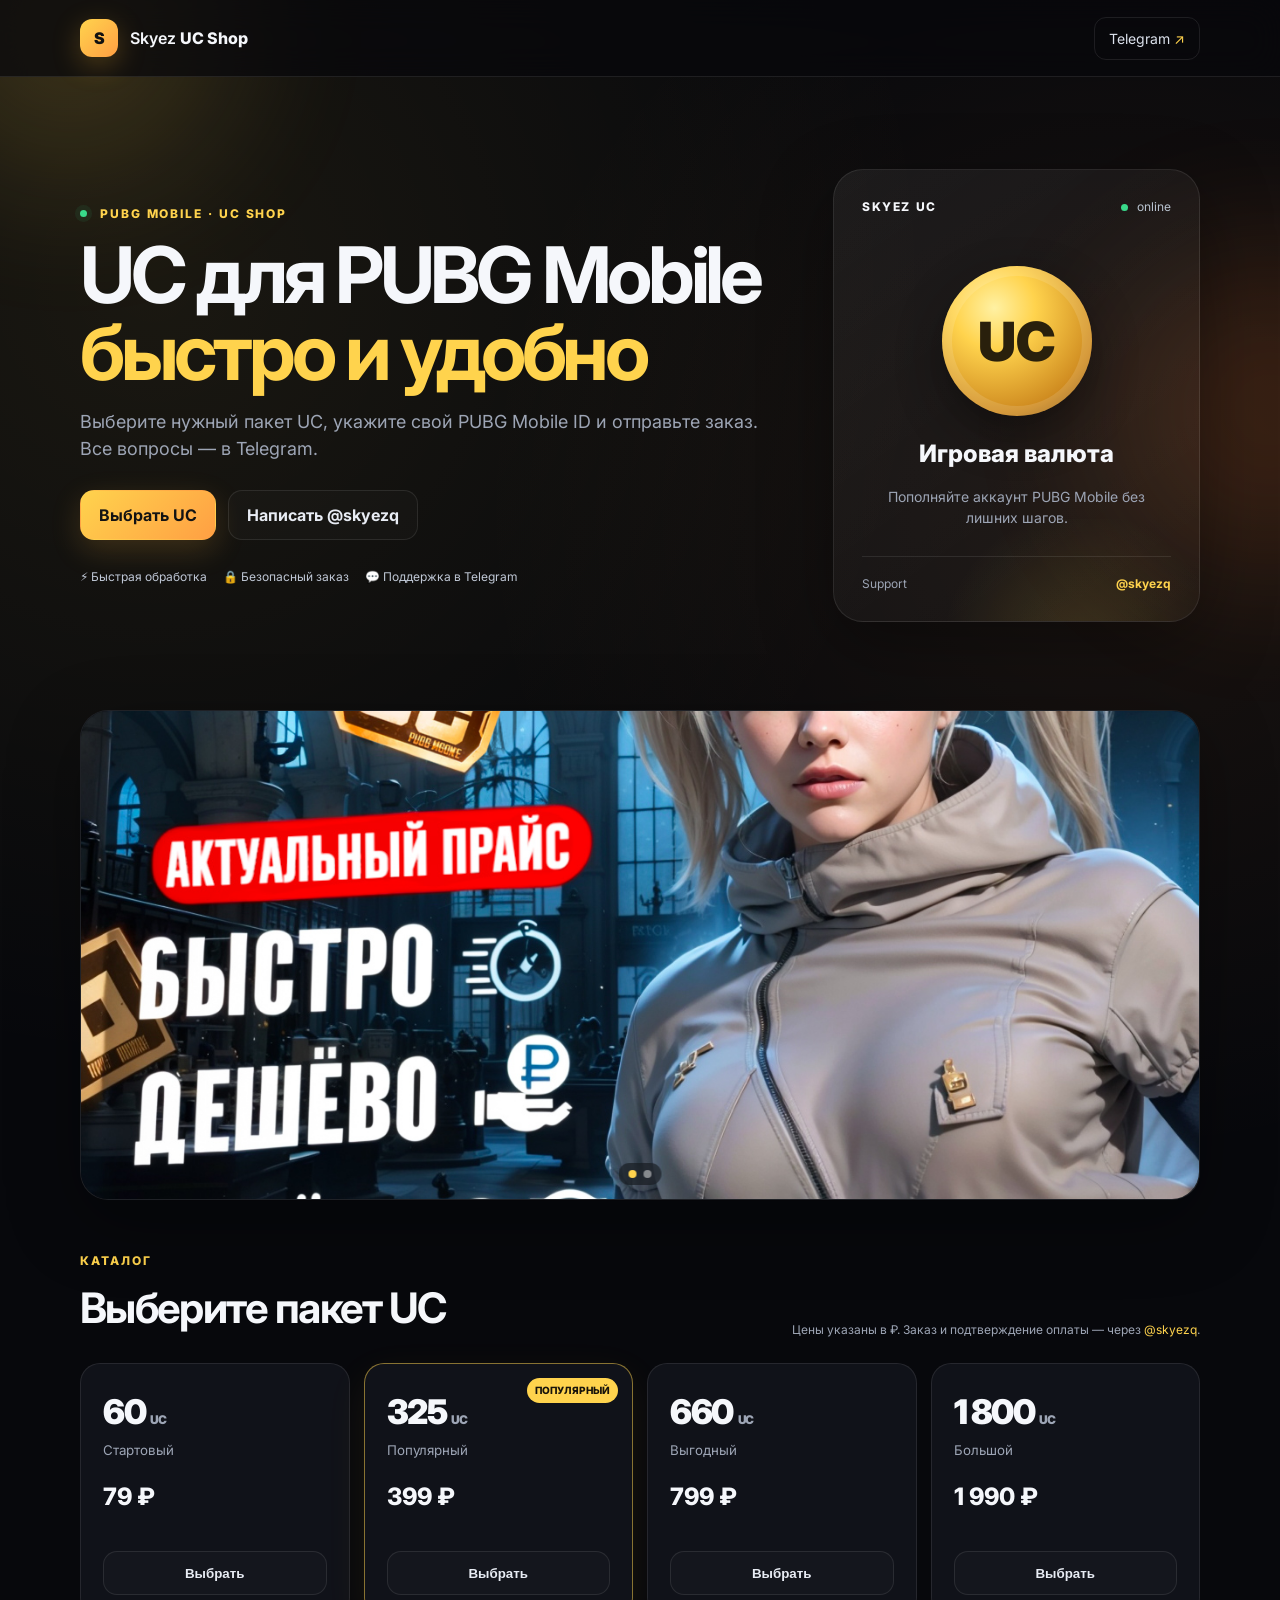
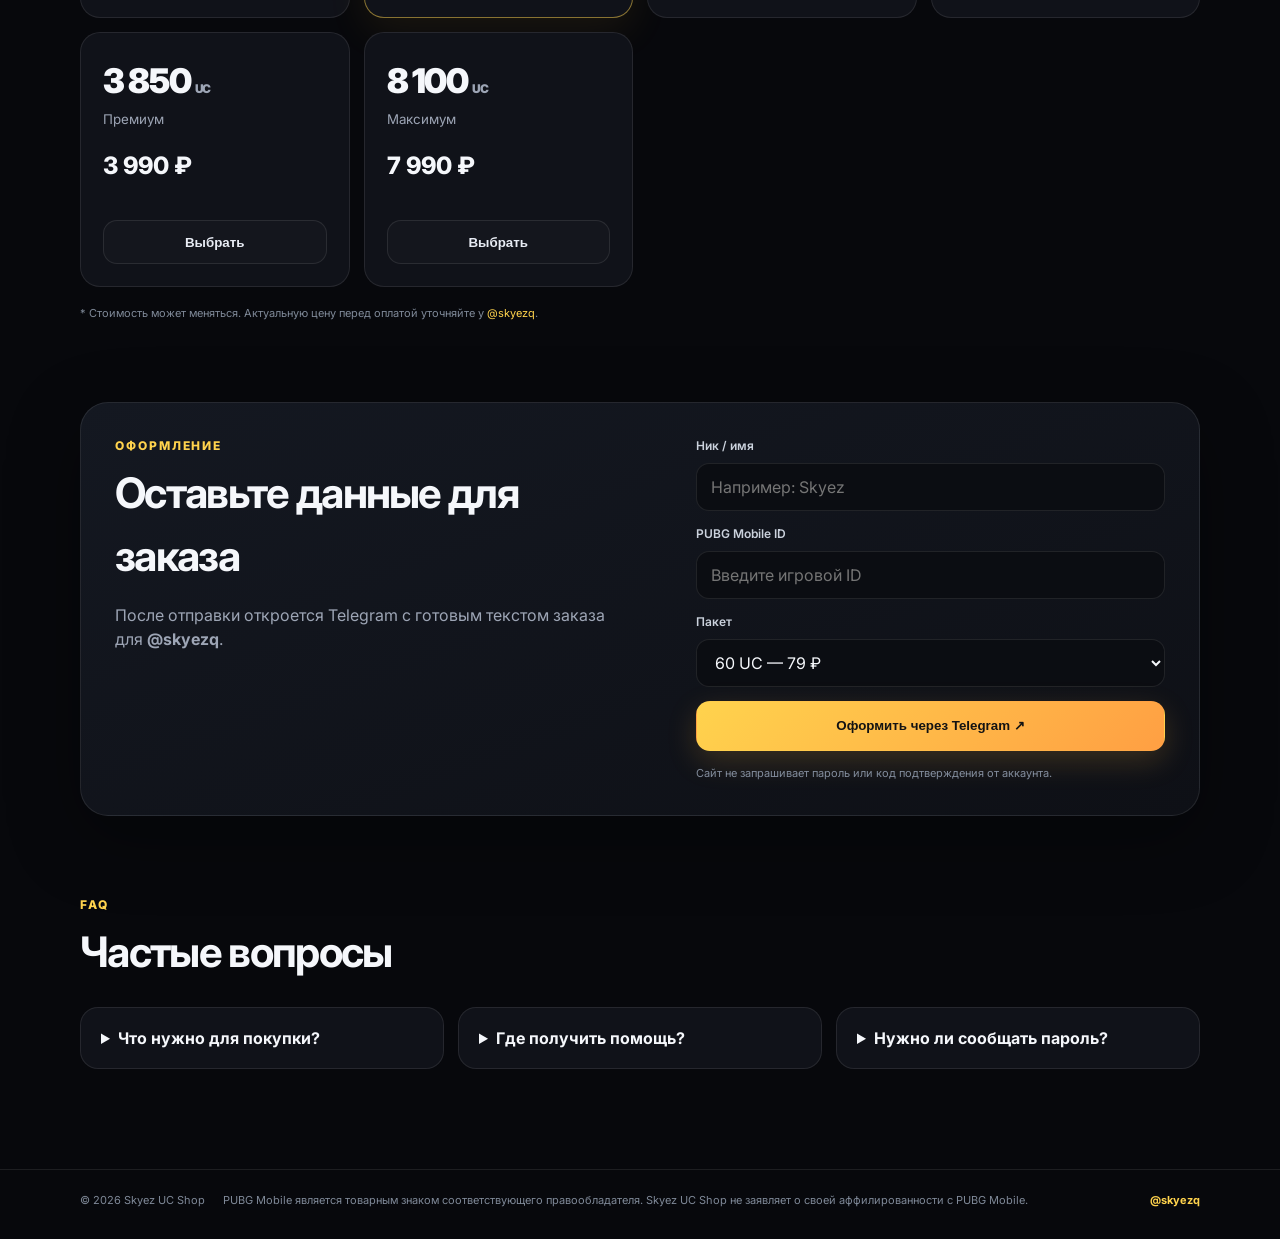
==== index.html @ 635686e9 "Add files via upload" ====
<!DOCTYPE html>
<html lang="ru">
<head>
  <meta charset="UTF-8" />
  <meta name="viewport" content="width=device-width, initial-scale=1.0" />
  <meta name="description" content="Skyez UC Shop — покупка UC для PUBG Mobile. Выберите пакет и оформите заказ через Telegram." />
  <title>Skyez UC Shop — PUBG Mobile UC</title>
  <link rel="preconnect" href="https://fonts.googleapis.com">
  <link rel="preconnect" href="https://fonts.gstatic.com" crossorigin>
  <link href="https://fonts.googleapis.com/css2?family=Inter:wght@400;500;600;700;800&display=swap" rel="stylesheet">
  <link rel="stylesheet" href="styles.css" />
</head>
<body>
  <div class="glow glow-a"></div>
  <div class="glow glow-b"></div>

  <header class="topbar">
    <div class="container nav">
      <a class="brand" href="#top" aria-label="Skyez UC Shop">
        <span class="brand-mark">S</span>
        <span>Skyez <b>UC Shop</b></span>
      </a>
      <a class="telegram-mini" href="https://t.me/skyezq" target="_blank" rel="noopener noreferrer">Telegram <span>↗</span></a>
    </div>
  </header>

  <main id="top">
    <section class="hero container">
      <div class="hero-copy">
        <div class="eyebrow"><span class="dot"></span> PUBG MOBILE · UC SHOP</div>
        <h1>UC для PUBG Mobile<br><span>быстро и удобно</span></h1>
        <p>Выберите нужный пакет UC, укажите свой PUBG Mobile ID и отправьте заказ. Все вопросы — в Telegram.</p>
        <div class="hero-actions">
          <a class="btn btn-primary" href="#packs">Выбрать UC</a>
          <a class="btn btn-ghost" href="https://t.me/skyezq" target="_blank" rel="noopener noreferrer">Написать @skyezq</a>
        </div>
        <div class="trust-row">
          <span>⚡ Быстрая обработка</span>
          <span>🔒 Безопасный заказ</span>
          <span>💬 Поддержка в Telegram</span>
        </div>
      </div>

      <div class="hero-card">
        <div class="hero-card-top">
          <span class="card-label">SKYEZ UC</span>
          <span class="status"><i></i> online</span>
        </div>
        <div class="coin">UC</div>
        <div class="hero-price">Игровая валюта</div>
        <p>Пополняйте аккаунт PUBG Mobile без лишних шагов.</p>
        <div class="hero-card-footer">
          <span>Support</span>
          <a href="https://t.me/skyezq" target="_blank" rel="noopener noreferrer">@skyezq</a>
        </div>
      </div>
    </section>

    <section class="promo container" aria-label="Skyez UC Shop">
      <div class="promo-slider">
        <img class="promo-image active" src="banner-1.jpg" alt="Skyez UC Shop — актуальный прайс" />
        <img class="promo-image" src="banner-2.jpg" alt="Skyez UC Shop — PUBG Mobile UC" />
        <div class="promo-dots">
          <button class="promo-dot active" type="button" aria-label="Баннер 1"></button>
          <button class="promo-dot" type="button" aria-label="Баннер 2"></button>
        </div>
      </div>
    </section>

    <section id="packs" class="section container">
      <div class="section-head">
        <div>
          <div class="eyebrow">Каталог</div>
          <h2>Выберите пакет UC</h2>
        </div>
        <div class="note">Цены указаны в ₽. Заказ и подтверждение оплаты — через <a href="https://t.me/skyezq" target="_blank" rel="noopener noreferrer">@skyezq</a>.</div>
      </div>

      <div class="packs" id="packGrid"></div>
      <p class="price-note">* Стоимость может меняться. Актуальную цену перед оплатой уточняйте у <a href="https://t.me/skyezq" target="_blank" rel="noopener noreferrer">@skyezq</a>.</p>
    </section>

    <section class="order-section container" id="order">
      <div class="order-panel">
        <div>
          <div class="eyebrow">Оформление</div>
          <h2>Оставьте данные для заказа</h2>
          <p class="muted">После отправки откроется Telegram с готовым текстом заказа для <strong>@skyezq</strong>.</p>
        </div>
        <form id="orderForm" class="order-form">
          <div class="field-group">
            <label for="nickname">Ник / имя</label>
            <input id="nickname" name="nickname" placeholder="Например: Skyez" required maxlength="40" />
          </div>
          <div class="field-group">
            <label for="playerId">PUBG Mobile ID</label>
            <input id="playerId" name="playerId" placeholder="Введите игровой ID" required maxlength="30" />
          </div>
          <div class="field-group">
            <label for="selectedPack">Пакет</label>
            <select id="selectedPack" name="pack" required></select>
          </div>
          <button class="btn btn-primary btn-full" type="submit">Оформить через Telegram ↗</button>
          <div class="form-hint">Сайт не запрашивает пароль или код подтверждения от аккаунта.</div>
        </form>
      </div>
    </section>

    <section class="faq container">
      <div class="section-head">
        <div>
          <div class="eyebrow">FAQ</div>
          <h2>Частые вопросы</h2>
        </div>
      </div>
      <div class="faq-grid">
        <details>
          <summary>Что нужно для покупки?</summary>
          <p>Достаточно выбрать пакет и указать корректный PUBG Mobile ID. После этого заказ передаётся в Telegram.</p>
        </details>
        <details>
          <summary>Где получить помощь?</summary>
          <p>По всем вопросам обращайтесь в Telegram: <a href="https://t.me/skyezq" target="_blank" rel="noopener noreferrer">@skyezq</a>.</p>
        </details>
        <details>
          <summary>Нужно ли сообщать пароль?</summary>
          <p>Нет. Не передавайте пароль, SMS-коды, коды 2FA или резервные коды.</p>
        </details>
      </div>
    </section>
  </main>

  <footer class="footer">
    <div class="container footer-inner">
      <span>© <span id="year"></span> Skyez UC Shop</span>
      <span>PUBG Mobile является товарным знаком соответствующего правообладателя. Skyez UC Shop не заявляет о своей аффилированности с PUBG Mobile.</span>
      <a href="https://t.me/skyezq" target="_blank" rel="noopener noreferrer">@skyezq</a>
    </div>
  </footer>

  <div class="toast" id="toast" role="status" aria-live="polite"></div>
  <script src="script.js"></script>
</body>
</html>
---- styles.css ----
:root {
  --bg: #07080c;
  --panel: #101219;
  --panel-2: #151821;
  --text: #f5f7fb;
  --muted: #9da5b5;
  --line: rgba(255,255,255,.09);
  --accent: #ffd34d;
  --accent-2: #ff9f43;
  --green: #39d98a;
  --shadow: 0 22px 70px rgba(0,0,0,.35);
}

* { box-sizing: border-box; }
html { scroll-behavior: smooth; }
body {
  margin: 0;
  font-family: 'Inter', system-ui, -apple-system, BlinkMacSystemFont, 'Segoe UI', sans-serif;
  color: var(--text);
  background:
    radial-gradient(circle at 12% 10%, rgba(255,211,77,.08), transparent 28%),
    radial-gradient(circle at 88% 18%, rgba(255,159,67,.08), transparent 25%),
    var(--bg);
  line-height: 1.5;
  min-height: 100vh;
}

a { color: inherit; text-decoration: none; }
.container { width: min(1120px, calc(100% - 36px)); margin: 0 auto; }

.glow { position: fixed; width: 320px; height: 320px; border-radius: 50%; filter: blur(80px); pointer-events: none; opacity: .16; z-index: -1; }
.glow-a { background: #ffd34d; top: -140px; left: -90px; }
.glow-b { background: #ff7e32; right: -150px; top: 250px; }

.topbar { position: sticky; top: 0; z-index: 10; backdrop-filter: blur(16px); background: rgba(7,8,12,.72); border-bottom: 1px solid var(--line); }
.nav { height: 76px; display: flex; align-items: center; justify-content: space-between; }
.brand { display: inline-flex; align-items: center; gap: 12px; font-weight: 600; }
.brand b { font-weight: 800; }
.brand-mark { width: 38px; height: 38px; display: grid; place-items: center; border-radius: 12px; background: linear-gradient(135deg, var(--accent), var(--accent-2)); color: #111; font-weight: 900; box-shadow: 0 8px 28px rgba(255,188,51,.25); }
.telegram-mini { padding: 10px 14px; border: 1px solid var(--line); border-radius: 12px; color: #dce2ec; font-size: 14px; }
.telegram-mini span { color: var(--accent); }

.hero { display: grid; grid-template-columns: 1.3fr .7fr; gap: 72px; align-items: center; padding: 92px 0 80px; }
.eyebrow { color: var(--accent); text-transform: uppercase; letter-spacing: .16em; font-size: 12px; font-weight: 800; }
.dot { display: inline-block; width: 7px; height: 7px; border-radius: 99px; background: var(--green); box-shadow: 0 0 0 5px rgba(57,217,138,.08); margin-right: 8px; vertical-align: 1px; }
h1 { margin: 14px 0 18px; font-size: clamp(44px, 7vw, 78px); line-height: .98; letter-spacing: -.055em; }
h1 span { color: var(--accent); }
.hero-copy > p { max-width: 700px; color: var(--muted); font-size: 18px; }
.hero-actions { display: flex; gap: 12px; flex-wrap: wrap; margin-top: 28px; }
.btn { display: inline-flex; align-items: center; justify-content: center; min-height: 50px; padding: 0 18px; border-radius: 14px; border: 1px solid transparent; font-weight: 700; cursor: pointer; transition: transform .18s ease, opacity .18s ease, border-color .18s ease; }
.btn:hover { transform: translateY(-2px); }
.btn-primary { background: linear-gradient(135deg, var(--accent), var(--accent-2)); color: #131313; box-shadow: 0 10px 30px rgba(255,184,59,.18); }
.btn-ghost { border-color: var(--line); color: #e8ecf4; background: rgba(255,255,255,.02); }
.btn-full { width: 100%; }
.trust-row { display: flex; gap: 16px; flex-wrap: wrap; margin-top: 28px; color: #c0c8d6; font-size: 12px; }

.hero-card { background: linear-gradient(145deg, rgba(255,255,255,.06), rgba(255,255,255,.02)); border: 1px solid var(--line); border-radius: 30px; padding: 28px; min-height: 370px; box-shadow: var(--shadow); position: relative; overflow: hidden; }
.hero-card::after { content: ''; position: absolute; inset: auto -20% -35% 15%; height: 260px; background: radial-gradient(circle, rgba(255,211,77,.15), transparent 60%); }
.hero-card-top, .hero-card-footer { display: flex; align-items: center; justify-content: space-between; }
.card-label { font-size: 12px; font-weight: 800; letter-spacing: .13em; }
.status { color: #b9c3cf; font-size: 12px; }
.status i { display: inline-block; width: 7px; height: 7px; border-radius: 50%; background: var(--green); margin-right: 6px; }
.coin { width: 150px; height: 150px; display: grid; place-items: center; margin: 50px auto 20px; border-radius: 50%; background: radial-gradient(circle at 35% 28%, #fff1a3, var(--accent) 28%, #cf8b20 72%, #7e4e12); color: #29200c; font-size: 54px; font-weight: 900; box-shadow: 0 18px 45px rgba(0,0,0,.38), inset 0 0 0 10px rgba(255,255,255,.12); }
.hero-price { font-size: 24px; font-weight: 800; text-align: center; }
.hero-card p { text-align: center; color: var(--muted); font-size: 14px; }
.hero-card-footer { border-top: 1px solid var(--line); margin-top: 28px; padding-top: 18px; color: var(--muted); font-size: 12px; position: relative; z-index: 1; }
.hero-card-footer a { color: var(--accent); font-weight: 700; }

.section { padding: 30px 0 80px; }
.section-head { display: flex; align-items: flex-end; justify-content: space-between; gap: 24px; margin-bottom: 24px; }
h2 { font-size: clamp(28px, 4vw, 42px); letter-spacing: -.04em; margin: 6px 0 0; }
.note { max-width: 480px; color: var(--muted); font-size: 12px; text-align: right; }
code { color: #e6ebf3; }
.packs { display: grid; grid-template-columns: repeat(4, 1fr); gap: 14px; }
.pack { background: var(--panel); border: 1px solid var(--line); border-radius: 20px; padding: 22px; position: relative; transition: transform .18s ease, border-color .18s ease; }
.pack:hover { transform: translateY(-4px); border-color: rgba(255,211,77,.32); }
.pack.popular { border-color: rgba(255,211,77,.5); box-shadow: 0 14px 40px rgba(255,185,55,.08); }
.badge { position: absolute; top: 14px; right: 14px; color: #18140b; background: var(--accent); border-radius: 999px; padding: 5px 8px; font-size: 10px; font-weight: 800; }
.uc { font-size: 34px; font-weight: 900; letter-spacing: -.04em; }
.unit { color: var(--muted); font-size: 12px; }
.price { font-size: 24px; font-weight: 800; margin: 18px 0; }
.pack small { color: var(--muted); }
.pack .btn { width: 100%; margin-top: 18px; min-height: 44px; }

.order-section { padding-bottom: 80px; }
.order-panel { background: linear-gradient(160deg, #141821, #0e1016); border: 1px solid var(--line); border-radius: 28px; padding: 34px; display: grid; grid-template-columns: 1fr .9fr; gap: 60px; box-shadow: var(--shadow); }
.order-panel p { max-width: 520px; }
.muted { color: var(--muted); }
.order-form { display: grid; gap: 14px; }
.field-group { display: grid; gap: 8px; }
label { font-size: 12px; color: #cbd2dd; font-weight: 600; }
input, select { width: 100%; height: 48px; padding: 0 14px; border-radius: 13px; border: 1px solid var(--line); background: #0b0d12; color: var(--text); outline: none; font: inherit; }
input:focus, select:focus { border-color: rgba(255,211,77,.55); }
.form-hint { font-size: 11px; color: #838d9d; line-height: 1.5; }

.faq { padding-bottom: 100px; }
.faq-grid { display: grid; grid-template-columns: repeat(3,1fr); gap: 14px; }
details { background: var(--panel); border: 1px solid var(--line); border-radius: 18px; padding: 18px 20px; }
summary { cursor: pointer; font-weight: 700; }
details p { margin: 12px 0 0; color: var(--muted); font-size: 14px; }
details a { color: var(--accent); }

.footer { border-top: 1px solid var(--line); padding: 22px 0 30px; color: #7f8998; font-size: 11px; }
.footer-inner { display: grid; grid-template-columns: auto 1fr auto; gap: 18px; align-items: center; }
.footer a { color: var(--accent); font-weight: 700; }

.toast { position: fixed; left: 50%; bottom: 28px; transform: translate(-50%, 20px); padding: 12px 16px; border-radius: 12px; background: #151a22; border: 1px solid var(--line); box-shadow: var(--shadow); opacity: 0; pointer-events: none; transition: .22s ease; font-size: 13px; }
.toast.show { opacity: 1; transform: translate(-50%, 0); }

@media (max-width: 900px) {
  .hero { grid-template-columns: 1fr; gap: 34px; padding-top: 68px; }
  .packs { grid-template-columns: repeat(2, 1fr); }
  .order-panel { grid-template-columns: 1fr; gap: 30px; }
  .faq-grid { grid-template-columns: 1fr; }
  .footer-inner { grid-template-columns: 1fr; gap: 8px; }
  .note { text-align: left; }
}

@media (max-width: 560px) {
  .container { width: min(100% - 24px, 1120px); }
  .nav { height: 66px; }
  .brand { font-size: 14px; }
  .hero { padding: 52px 0 58px; }
  h1 { font-size: 44px; }
  .hero-copy > p { font-size: 16px; }
  .hero-card { min-height: 340px; padding: 22px; }
  .packs { grid-template-columns: 1fr; }
  .section-head { align-items: flex-start; flex-direction: column; }
  .order-panel { padding: 24px; }
  .trust-row { display: grid; gap: 8px; }
}

.promo { padding: 8px 0 22px; }
.promo-slider { position: relative; overflow: hidden; border-radius: 28px; border: 1px solid var(--line); background: #090b10; box-shadow: var(--shadow); aspect-ratio: 16 / 7; }
.promo-image { position: absolute; inset: 0; width: 100%; height: 100%; object-fit: cover; opacity: 0; transition: opacity .5s ease, transform .8s ease; transform: scale(1.02); }
.promo-image.active { opacity: 1; transform: scale(1); }
.promo-dots { position: absolute; left: 50%; bottom: 14px; transform: translateX(-50%); display: flex; gap: 7px; padding: 7px 10px; border-radius: 999px; background: rgba(0,0,0,.42); backdrop-filter: blur(8px); }
.promo-dot { width: 8px; height: 8px; padding: 0; border: 0; border-radius: 50%; background: rgba(255,255,255,.45); cursor: pointer; }
.promo-dot.active { background: var(--accent); }
.price-note { margin: 18px 0 0; color: #7f8998; font-size: 11px; }
.price-note a, .note a { color: var(--accent); }
@media (max-width: 560px) { .promo { padding-top: 0; } .promo-slider { aspect-ratio: 1 / 1; border-radius: 20px; } }
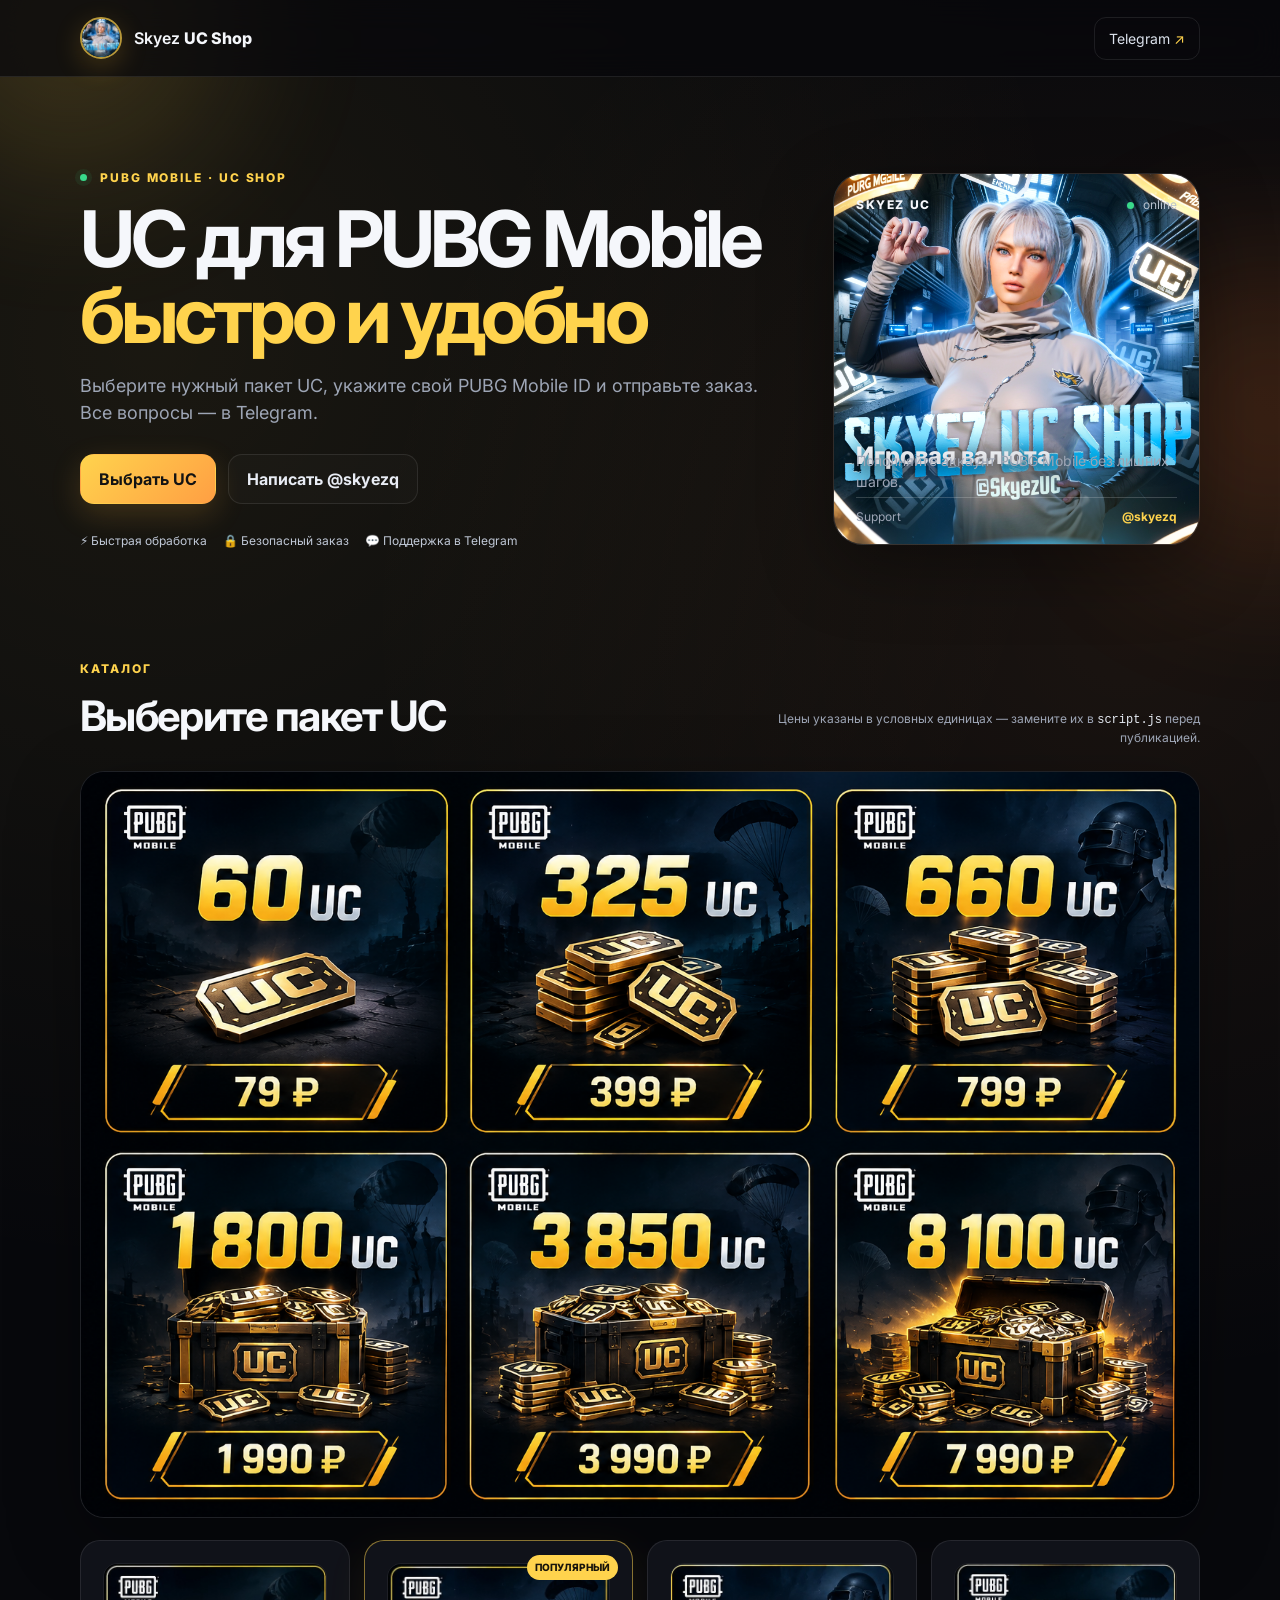
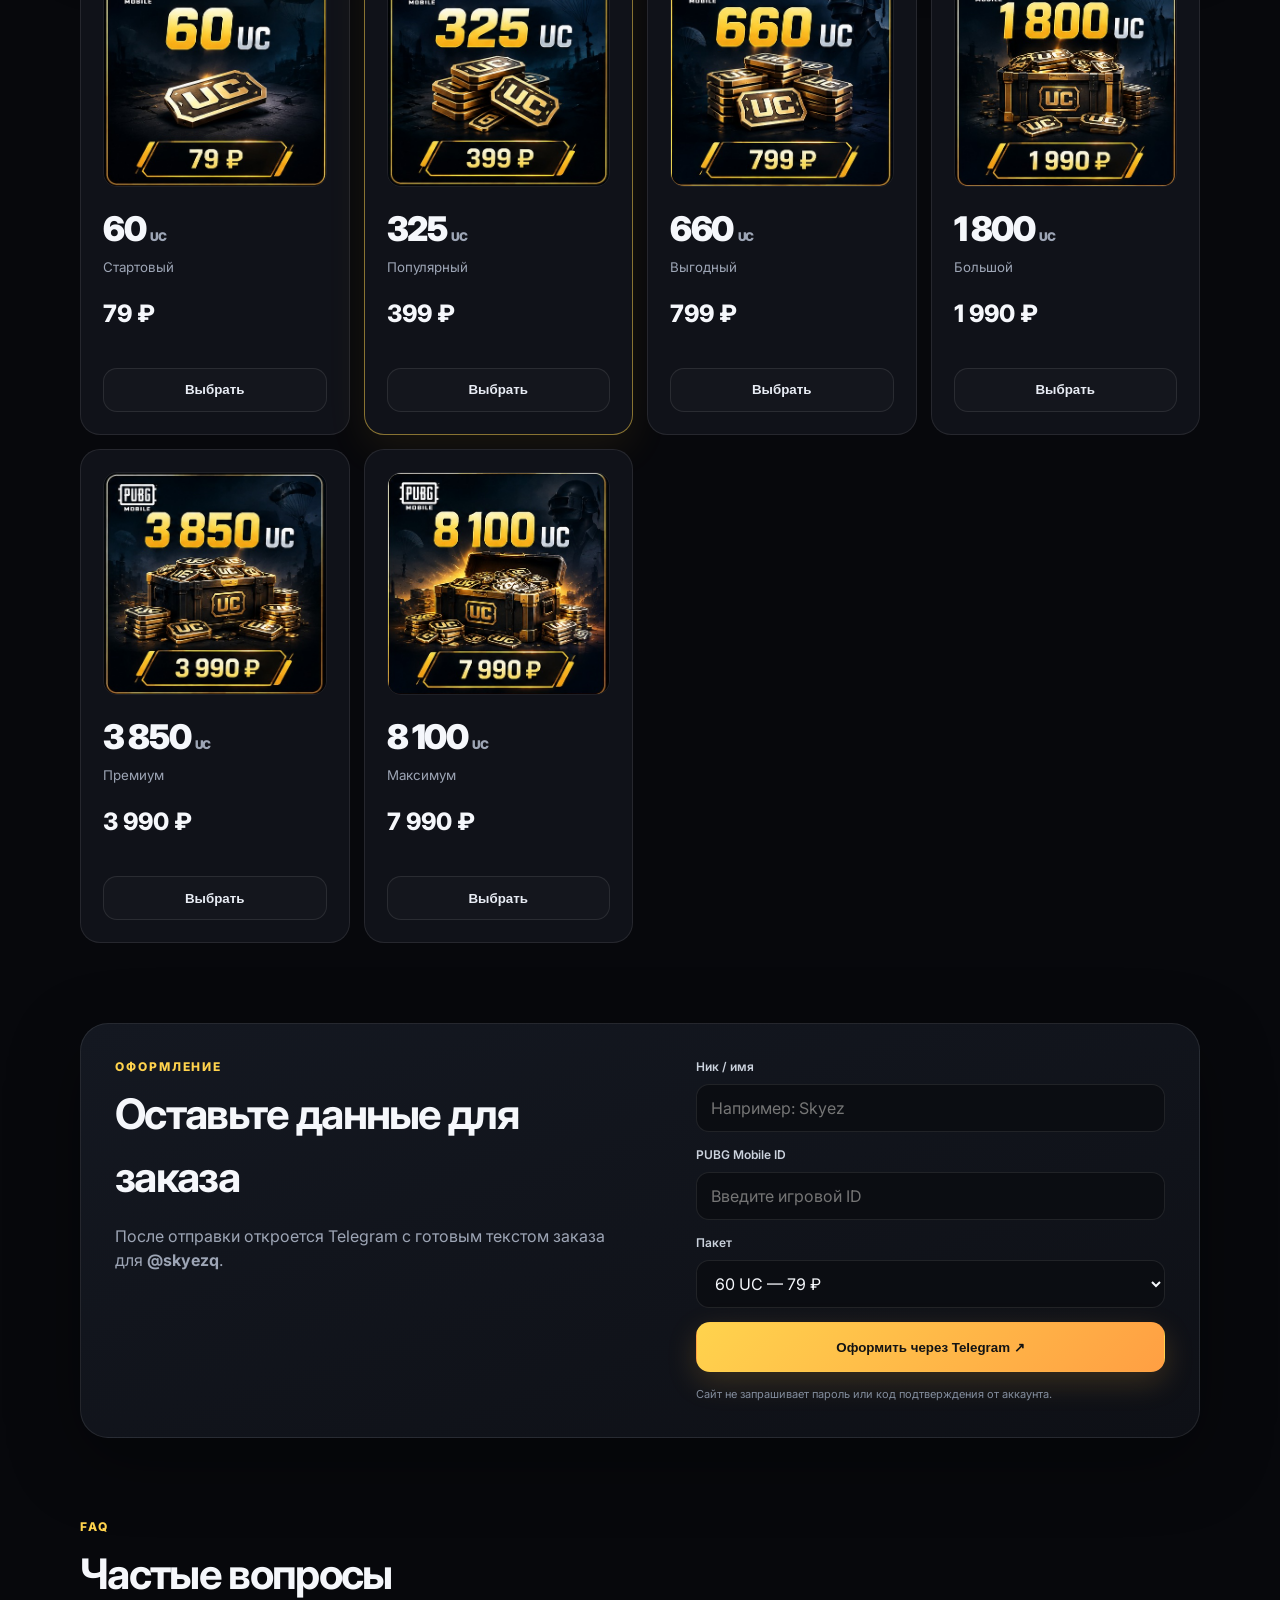
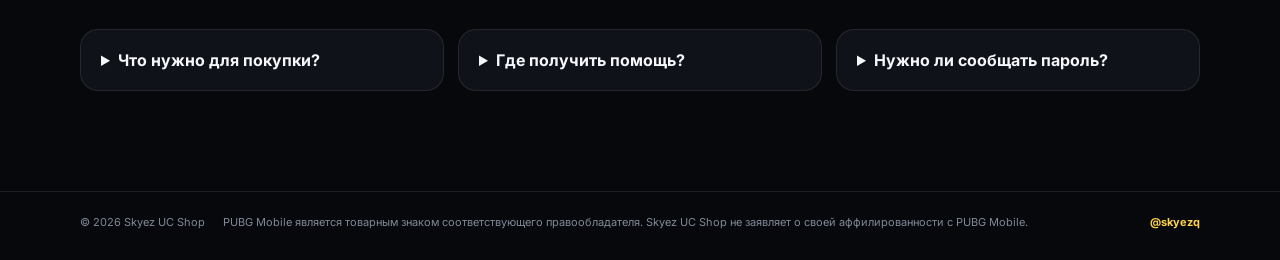
==== commit 6572cfe9: "Add files via upload" ====
--- a/index.html
+++ b/index.html
@@ -9,6 +9,7 @@
   <link rel="preconnect" href="https://fonts.gstatic.com" crossorigin>
   <link href="https://fonts.googleapis.com/css2?family=Inter:wght@400;500;600;700;800&display=swap" rel="stylesheet">
   <link rel="stylesheet" href="styles.css" />
+  <link rel="icon" type="image/jpeg" href="avatar.jpg" />
 </head>
 <body>
   <div class="glow glow-a"></div>
@@ -17,7 +18,7 @@
   <header class="topbar">
     <div class="container nav">
       <a class="brand" href="#top" aria-label="Skyez UC Shop">
-        <span class="brand-mark">S</span>
+        <img class="brand-avatar" src="avatar.jpg" alt="Skyez UC Shop" />
         <span>Skyez <b>UC Shop</b></span>
       </a>
       <a class="telegram-mini" href="https://t.me/skyezq" target="_blank" rel="noopener noreferrer">Telegram <span>↗</span></a>
@@ -41,7 +42,8 @@
         </div>
       </div>
 
-      <div class="hero-card">
+      <div class="hero-card hero-image-card">
+        <img class="hero-photo" src="avatar.jpg" alt="Skyez UC Shop" />
         <div class="hero-card-top">
           <span class="card-label">SKYEZ UC</span>
           <span class="status"><i></i> online</span>
@@ -56,28 +58,18 @@
       </div>
     </section>
 
-    <section class="promo container" aria-label="Skyez UC Shop">
-      <div class="promo-slider">
-        <img class="promo-image active" src="banner-1.jpg" alt="Skyez UC Shop — актуальный прайс" />
-        <img class="promo-image" src="banner-2.jpg" alt="Skyez UC Shop — PUBG Mobile UC" />
-        <div class="promo-dots">
-          <button class="promo-dot active" type="button" aria-label="Баннер 1"></button>
-          <button class="promo-dot" type="button" aria-label="Баннер 2"></button>
-        </div>
-      </div>
-    </section>
-
     <section id="packs" class="section container">
       <div class="section-head">
         <div>
           <div class="eyebrow">Каталог</div>
           <h2>Выберите пакет UC</h2>
         </div>
-        <div class="note">Цены указаны в ₽. Заказ и подтверждение оплаты — через <a href="https://t.me/skyezq" target="_blank" rel="noopener noreferrer">@skyezq</a>.</div>
+        <div class="note">Цены указаны в условных единицах — замените их в <code>script.js</code> перед публикацией.</div>
       </div>
 
+      <div class="uc-packs-banner"><img src="uc-packs.jpg" alt="Пакеты UC для PUBG Mobile" /></div>
+
       <div class="packs" id="packGrid"></div>
-      <p class="price-note">* Стоимость может меняться. Актуальную цену перед оплатой уточняйте у <a href="https://t.me/skyezq" target="_blank" rel="noopener noreferrer">@skyezq</a>.</p>
     </section>
 
     <section class="order-section container" id="order">
--- a/styles.css
+++ b/styles.css
@@ -36,7 +36,7 @@
 .nav { height: 76px; display: flex; align-items: center; justify-content: space-between; }
 .brand { display: inline-flex; align-items: center; gap: 12px; font-weight: 600; }
 .brand b { font-weight: 800; }
-.brand-mark { width: 38px; height: 38px; display: grid; place-items: center; border-radius: 12px; background: linear-gradient(135deg, var(--accent), var(--accent-2)); color: #111; font-weight: 900; box-shadow: 0 8px 28px rgba(255,188,51,.25); }
+.brand-avatar { width: 42px; height: 42px; object-fit: cover; border-radius: 50%; border: 2px solid rgba(255,211,77,.7); box-shadow: 0 8px 28px rgba(255,188,51,.2); }
 .telegram-mini { padding: 10px 14px; border: 1px solid var(--line); border-radius: 12px; color: #dce2ec; font-size: 14px; }
 .telegram-mini span { color: var(--accent); }
 
@@ -130,13 +130,15 @@
   .trust-row { display: grid; gap: 8px; }
 }
 
-.promo { padding: 8px 0 22px; }
-.promo-slider { position: relative; overflow: hidden; border-radius: 28px; border: 1px solid var(--line); background: #090b10; box-shadow: var(--shadow); aspect-ratio: 16 / 7; }
-.promo-image { position: absolute; inset: 0; width: 100%; height: 100%; object-fit: cover; opacity: 0; transition: opacity .5s ease, transform .8s ease; transform: scale(1.02); }
-.promo-image.active { opacity: 1; transform: scale(1); }
-.promo-dots { position: absolute; left: 50%; bottom: 14px; transform: translateX(-50%); display: flex; gap: 7px; padding: 7px 10px; border-radius: 999px; background: rgba(0,0,0,.42); backdrop-filter: blur(8px); }
-.promo-dot { width: 8px; height: 8px; padding: 0; border: 0; border-radius: 50%; background: rgba(255,255,255,.45); cursor: pointer; }
-.promo-dot.active { background: var(--accent); }
-.price-note { margin: 18px 0 0; color: #7f8998; font-size: 11px; }
-.price-note a, .note a { color: var(--accent); }
-@media (max-width: 560px) { .promo { padding-top: 0; } .promo-slider { aspect-ratio: 1 / 1; border-radius: 20px; } }
+.uc-packs-banner { margin: 0 0 22px; border: 1px solid var(--line); border-radius: 24px; overflow: hidden; background: #090b10; box-shadow: var(--shadow); }
+.uc-packs-banner img { display: block; width: 100%; height: auto; }
+.pack-image { width: 100%; aspect-ratio: 1 / 1; object-fit: cover; border-radius: 14px; display: block; margin-bottom: 16px; border: 1px solid rgba(255,255,255,.06); }
+.hero-image-card { padding: 0; min-height: 370px; overflow: hidden; }
+.hero-photo { width: 100%; height: 100%; min-height: 370px; object-fit: cover; display: block; filter: saturate(1.05) contrast(1.03); }
+.hero-image-card::after { z-index: 1; }
+.hero-image-card .hero-card-top, .hero-image-card .hero-card-footer, .hero-image-card .coin, .hero-image-card .hero-price, .hero-image-card p { position: absolute; z-index: 2; }
+.hero-image-card .hero-card-top { top: 22px; left: 22px; right: 22px; }
+.hero-image-card .coin { display: none; }
+.hero-image-card .hero-price { left: 22px; right: 22px; bottom: 70px; text-align: left; text-shadow: 0 3px 20px rgba(0,0,0,.8); }
+.hero-image-card p { left: 22px; right: 22px; bottom: 38px; text-align: left; text-shadow: 0 3px 18px rgba(0,0,0,.9); }
+.hero-image-card .hero-card-footer { left: 22px; right: 22px; bottom: 18px; margin: 0; padding-top: 10px; border-top-color: rgba(255,255,255,.18); }
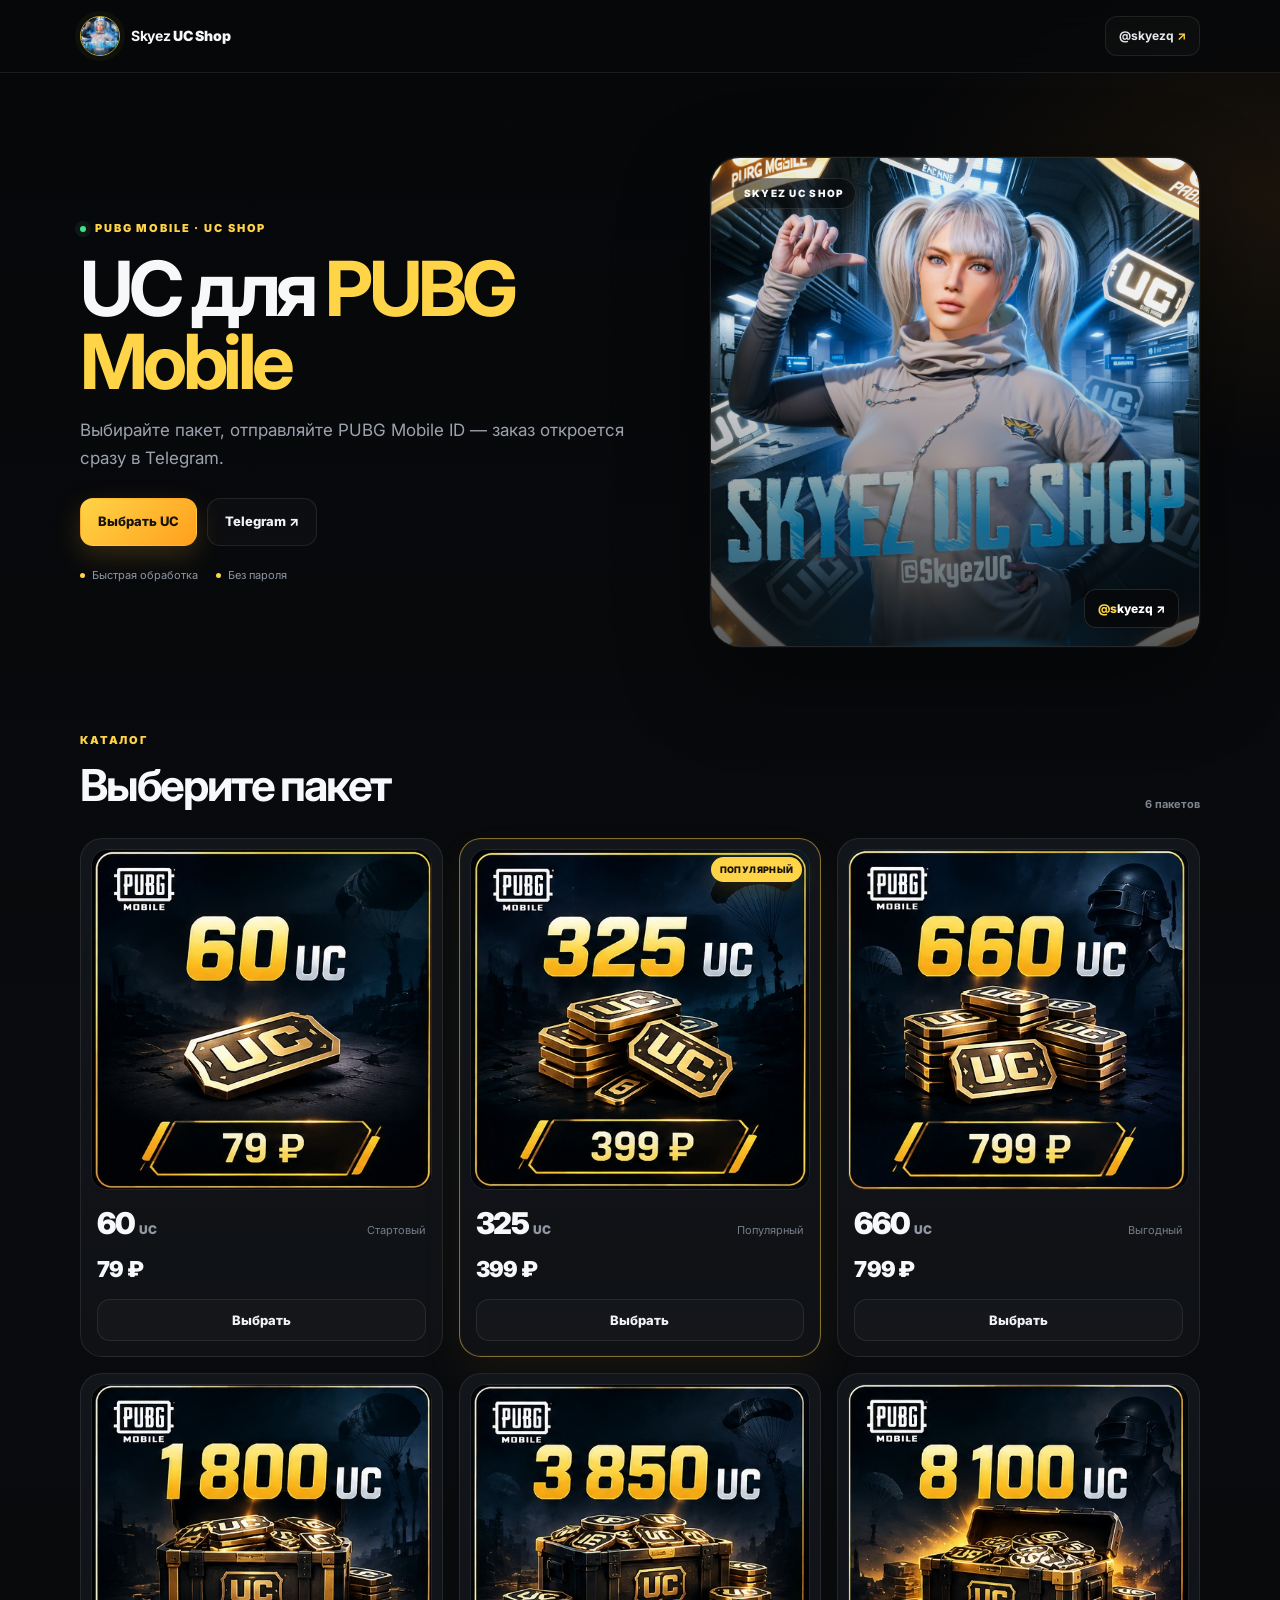
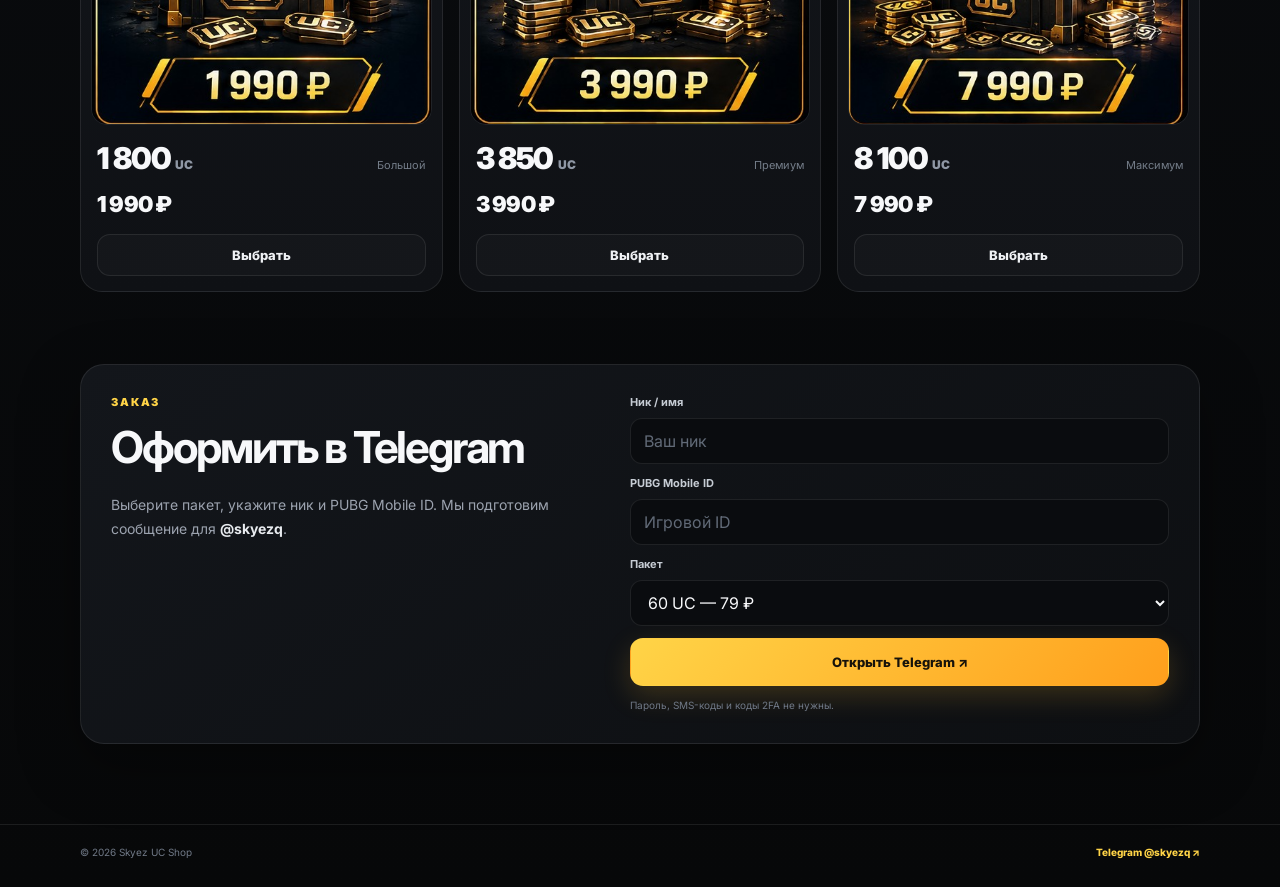
==== commit 3dee9507: "Add files via upload" ====
--- a/index.html
+++ b/index.html
@@ -3,25 +3,22 @@
 <head>
   <meta charset="UTF-8" />
   <meta name="viewport" content="width=device-width, initial-scale=1.0" />
-  <meta name="description" content="Skyez UC Shop — покупка UC для PUBG Mobile. Выберите пакет и оформите заказ через Telegram." />
-  <title>Skyez UC Shop — PUBG Mobile UC</title>
+  <meta name="description" content="Skyez UC Shop — UC для PUBG Mobile. Выберите пакет и отправьте заказ через Telegram." />
+  <title>Skyez UC Shop — UC для PUBG Mobile</title>
   <link rel="preconnect" href="https://fonts.googleapis.com">
   <link rel="preconnect" href="https://fonts.gstatic.com" crossorigin>
-  <link href="https://fonts.googleapis.com/css2?family=Inter:wght@400;500;600;700;800&display=swap" rel="stylesheet">
+  <link href="https://fonts.googleapis.com/css2?family=Inter:wght@400;500;600;700;800;900&display=swap" rel="stylesheet">
   <link rel="stylesheet" href="styles.css" />
   <link rel="icon" type="image/jpeg" href="avatar.jpg" />
 </head>
 <body>
-  <div class="glow glow-a"></div>
-  <div class="glow glow-b"></div>
-
   <header class="topbar">
     <div class="container nav">
       <a class="brand" href="#top" aria-label="Skyez UC Shop">
         <img class="brand-avatar" src="avatar.jpg" alt="Skyez UC Shop" />
         <span>Skyez <b>UC Shop</b></span>
       </a>
-      <a class="telegram-mini" href="https://t.me/skyezq" target="_blank" rel="noopener noreferrer">Telegram <span>↗</span></a>
+      <a class="telegram-mini" href="https://t.me/skyezq" target="_blank" rel="noopener noreferrer">@skyezq <span>↗</span></a>
     </div>
   </header>
 
@@ -29,32 +26,23 @@
     <section class="hero container">
       <div class="hero-copy">
         <div class="eyebrow"><span class="dot"></span> PUBG MOBILE · UC SHOP</div>
-        <h1>UC для PUBG Mobile<br><span>быстро и удобно</span></h1>
-        <p>Выберите нужный пакет UC, укажите свой PUBG Mobile ID и отправьте заказ. Все вопросы — в Telegram.</p>
+        <h1>UC для <span>PUBG Mobile</span></h1>
+        <p>Выбирайте пакет, отправляйте PUBG Mobile ID — заказ откроется сразу в Telegram.</p>
         <div class="hero-actions">
           <a class="btn btn-primary" href="#packs">Выбрать UC</a>
-          <a class="btn btn-ghost" href="https://t.me/skyezq" target="_blank" rel="noopener noreferrer">Написать @skyezq</a>
+          <a class="btn btn-ghost" href="https://t.me/skyezq" target="_blank" rel="noopener noreferrer">Telegram ↗</a>
         </div>
-        <div class="trust-row">
-          <span>⚡ Быстрая обработка</span>
-          <span>🔒 Безопасный заказ</span>
-          <span>💬 Поддержка в Telegram</span>
+        <div class="hero-meta">
+          <span><i></i> Быстрая обработка</span>
+          <span><i></i> Без пароля</span>
         </div>
       </div>
 
-      <div class="hero-card hero-image-card">
-        <img class="hero-photo" src="avatar.jpg" alt="Skyez UC Shop" />
-        <div class="hero-card-top">
-          <span class="card-label">SKYEZ UC</span>
-          <span class="status"><i></i> online</span>
-        </div>
-        <div class="coin">UC</div>
-        <div class="hero-price">Игровая валюта</div>
-        <p>Пополняйте аккаунт PUBG Mobile без лишних шагов.</p>
-        <div class="hero-card-footer">
-          <span>Support</span>
-          <a href="https://t.me/skyezq" target="_blank" rel="noopener noreferrer">@skyezq</a>
-        </div>
+      <div class="hero-card">
+        <img src="avatar.jpg" alt="Skyez UC Shop" />
+        <div class="hero-overlay"></div>
+        <div class="hero-tag">SKYEZ UC SHOP</div>
+        <a class="hero-contact" href="https://t.me/skyezq" target="_blank" rel="noopener noreferrer">@skyezq ↗</a>
       </div>
     </section>
 
@@ -62,62 +50,37 @@
       <div class="section-head">
         <div>
           <div class="eyebrow">Каталог</div>
-          <h2>Выберите пакет UC</h2>
+          <h2>Выберите пакет</h2>
         </div>
-        <div class="note">Цены указаны в условных единицах — замените их в <code>script.js</code> перед публикацией.</div>
+        <div class="section-count">6 пакетов</div>
       </div>
-
-      <div class="uc-packs-banner"><img src="uc-packs.jpg" alt="Пакеты UC для PUBG Mobile" /></div>
 
       <div class="packs" id="packGrid"></div>
     </section>
 
     <section class="order-section container" id="order">
       <div class="order-panel">
-        <div>
-          <div class="eyebrow">Оформление</div>
-          <h2>Оставьте данные для заказа</h2>
-          <p class="muted">После отправки откроется Telegram с готовым текстом заказа для <strong>@skyezq</strong>.</p>
+        <div class="order-copy">
+          <div class="eyebrow">Заказ</div>
+          <h2>Оформить в Telegram</h2>
+          <p>Выберите пакет, укажите ник и PUBG Mobile ID. Мы подготовим сообщение для <strong>@skyezq</strong>.</p>
         </div>
         <form id="orderForm" class="order-form">
           <div class="field-group">
             <label for="nickname">Ник / имя</label>
-            <input id="nickname" name="nickname" placeholder="Например: Skyez" required maxlength="40" />
+            <input id="nickname" name="nickname" placeholder="Ваш ник" required maxlength="40" />
           </div>
           <div class="field-group">
             <label for="playerId">PUBG Mobile ID</label>
-            <input id="playerId" name="playerId" placeholder="Введите игровой ID" required maxlength="30" />
+            <input id="playerId" name="playerId" placeholder="Игровой ID" required maxlength="30" inputmode="numeric" />
           </div>
           <div class="field-group">
             <label for="selectedPack">Пакет</label>
             <select id="selectedPack" name="pack" required></select>
           </div>
-          <button class="btn btn-primary btn-full" type="submit">Оформить через Telegram ↗</button>
-          <div class="form-hint">Сайт не запрашивает пароль или код подтверждения от аккаунта.</div>
+          <button class="btn btn-primary btn-full" type="submit">Открыть Telegram ↗</button>
+          <div class="form-hint">Пароль, SMS-коды и коды 2FA не нужны.</div>
         </form>
-      </div>
-    </section>
-
-    <section class="faq container">
-      <div class="section-head">
-        <div>
-          <div class="eyebrow">FAQ</div>
-          <h2>Частые вопросы</h2>
-        </div>
-      </div>
-      <div class="faq-grid">
-        <details>
-          <summary>Что нужно для покупки?</summary>
-          <p>Достаточно выбрать пакет и указать корректный PUBG Mobile ID. После этого заказ передаётся в Telegram.</p>
-        </details>
-        <details>
-          <summary>Где получить помощь?</summary>
-          <p>По всем вопросам обращайтесь в Telegram: <a href="https://t.me/skyezq" target="_blank" rel="noopener noreferrer">@skyezq</a>.</p>
-        </details>
-        <details>
-          <summary>Нужно ли сообщать пароль?</summary>
-          <p>Нет. Не передавайте пароль, SMS-коды, коды 2FA или резервные коды.</p>
-        </details>
       </div>
     </section>
   </main>
@@ -125,8 +88,7 @@
   <footer class="footer">
     <div class="container footer-inner">
       <span>© <span id="year"></span> Skyez UC Shop</span>
-      <span>PUBG Mobile является товарным знаком соответствующего правообладателя. Skyez UC Shop не заявляет о своей аффилированности с PUBG Mobile.</span>
-      <a href="https://t.me/skyezq" target="_blank" rel="noopener noreferrer">@skyezq</a>
+      <a href="https://t.me/skyezq" target="_blank" rel="noopener noreferrer">Telegram @skyezq ↗</a>
     </div>
   </footer>
 
--- a/styles.css
+++ b/styles.css
@@ -1,144 +1,372 @@
 :root {
-  --bg: #07080c;
-  --panel: #101219;
-  --panel-2: #151821;
-  --text: #f5f7fb;
-  --muted: #9da5b5;
-  --line: rgba(255,255,255,.09);
-  --accent: #ffd34d;
-  --accent-2: #ff9f43;
-  --green: #39d98a;
-  --shadow: 0 22px 70px rgba(0,0,0,.35);
+  --bg: #070809;
+  --bg-2: #0d0f12;
+  --panel: #111419;
+  --panel-2: #171a20;
+  --text: #f7f8fa;
+  --muted: #9ca3af;
+  --line: rgba(255,255,255,.085);
+  --accent: #ffd447;
+  --accent-2: #ff9f1c;
+  --green: #3ee58d;
+  --shadow: 0 20px 60px rgba(0,0,0,.34);
 }
 
 * { box-sizing: border-box; }
 html { scroll-behavior: smooth; }
 body {
   margin: 0;
+  min-height: 100vh;
   font-family: 'Inter', system-ui, -apple-system, BlinkMacSystemFont, 'Segoe UI', sans-serif;
   color: var(--text);
   background:
-    radial-gradient(circle at 12% 10%, rgba(255,211,77,.08), transparent 28%),
-    radial-gradient(circle at 88% 18%, rgba(255,159,67,.08), transparent 25%),
-    var(--bg);
-  line-height: 1.5;
-  min-height: 100vh;
+    radial-gradient(700px 420px at 12% -10%, rgba(255,212,71,.11), transparent 65%),
+    radial-gradient(640px 420px at 100% 8%, rgba(255,159,28,.08), transparent 62%),
+    linear-gradient(180deg, #060709, #090b0e 48%, #070809);
+  line-height: 1.45;
+}
+
+body::before {
+  content: '';
+  position: fixed;
+  inset: 0;
+  pointer-events: none;
+  background-image: linear-gradient(rgba(255,255,255,.02) 1px, transparent 1px), linear-gradient(90deg, rgba(255,255,255,.02) 1px, transparent 1px);
+  background-size: 42px 42px;
+  mask-image: linear-gradient(to bottom, rgba(0,0,0,.4), transparent 65%);
 }
 
 a { color: inherit; text-decoration: none; }
+button, input, select { font: inherit; }
 .container { width: min(1120px, calc(100% - 36px)); margin: 0 auto; }
 
-.glow { position: fixed; width: 320px; height: 320px; border-radius: 50%; filter: blur(80px); pointer-events: none; opacity: .16; z-index: -1; }
-.glow-a { background: #ffd34d; top: -140px; left: -90px; }
-.glow-b { background: #ff7e32; right: -150px; top: 250px; }
-
-.topbar { position: sticky; top: 0; z-index: 10; backdrop-filter: blur(16px); background: rgba(7,8,12,.72); border-bottom: 1px solid var(--line); }
-.nav { height: 76px; display: flex; align-items: center; justify-content: space-between; }
-.brand { display: inline-flex; align-items: center; gap: 12px; font-weight: 600; }
-.brand b { font-weight: 800; }
-.brand-avatar { width: 42px; height: 42px; object-fit: cover; border-radius: 50%; border: 2px solid rgba(255,211,77,.7); box-shadow: 0 8px 28px rgba(255,188,51,.2); }
-.telegram-mini { padding: 10px 14px; border: 1px solid var(--line); border-radius: 12px; color: #dce2ec; font-size: 14px; }
+.topbar {
+  position: sticky;
+  top: 0;
+  z-index: 20;
+  background: rgba(7,8,9,.78);
+  border-bottom: 1px solid var(--line);
+  backdrop-filter: blur(18px);
+}
+
+.nav {
+  height: 72px;
+  display: flex;
+  align-items: center;
+  justify-content: space-between;
+}
+
+.brand {
+  display: inline-flex;
+  align-items: center;
+  gap: 11px;
+  font-size: 14px;
+  font-weight: 700;
+  letter-spacing: -.02em;
+}
+
+.brand b { font-weight: 900; }
+.brand-avatar {
+  width: 40px;
+  height: 40px;
+  border-radius: 50%;
+  object-fit: cover;
+  border: 1.5px solid rgba(255,212,71,.75);
+  box-shadow: 0 0 0 5px rgba(255,212,71,.04);
+}
+
+.telegram-mini {
+  padding: 10px 13px;
+  border: 1px solid var(--line);
+  border-radius: 12px;
+  background: rgba(255,255,255,.025);
+  color: #e8ebef;
+  font-size: 12px;
+  font-weight: 700;
+}
 .telegram-mini span { color: var(--accent); }
 
-.hero { display: grid; grid-template-columns: 1.3fr .7fr; gap: 72px; align-items: center; padding: 92px 0 80px; }
-.eyebrow { color: var(--accent); text-transform: uppercase; letter-spacing: .16em; font-size: 12px; font-weight: 800; }
-.dot { display: inline-block; width: 7px; height: 7px; border-radius: 99px; background: var(--green); box-shadow: 0 0 0 5px rgba(57,217,138,.08); margin-right: 8px; vertical-align: 1px; }
-h1 { margin: 14px 0 18px; font-size: clamp(44px, 7vw, 78px); line-height: .98; letter-spacing: -.055em; }
+.hero {
+  display: grid;
+  grid-template-columns: 1.08fr .92fr;
+  gap: 54px;
+  align-items: center;
+  padding: 84px 0 64px;
+}
+
+.eyebrow {
+  display: flex;
+  align-items: center;
+  gap: 9px;
+  color: var(--accent);
+  text-transform: uppercase;
+  letter-spacing: .17em;
+  font-size: 11px;
+  font-weight: 900;
+}
+
+.dot {
+  width: 6px;
+  height: 6px;
+  border-radius: 50%;
+  background: var(--green);
+  box-shadow: 0 0 0 5px rgba(62,229,141,.08);
+}
+
+h1, h2, p { margin-top: 0; }
+h1 {
+  margin: 15px 0 18px;
+  max-width: 700px;
+  font-size: clamp(48px, 6vw, 76px);
+  line-height: .96;
+  letter-spacing: -.06em;
+}
 h1 span { color: var(--accent); }
-.hero-copy > p { max-width: 700px; color: var(--muted); font-size: 18px; }
-.hero-actions { display: flex; gap: 12px; flex-wrap: wrap; margin-top: 28px; }
-.btn { display: inline-flex; align-items: center; justify-content: center; min-height: 50px; padding: 0 18px; border-radius: 14px; border: 1px solid transparent; font-weight: 700; cursor: pointer; transition: transform .18s ease, opacity .18s ease, border-color .18s ease; }
+
+.hero-copy > p {
+  max-width: 560px;
+  color: var(--muted);
+  font-size: 17px;
+  line-height: 1.65;
+}
+
+.hero-actions {
+  display: flex;
+  gap: 10px;
+  margin-top: 26px;
+  flex-wrap: wrap;
+}
+
+.btn {
+  min-height: 48px;
+  padding: 0 17px;
+  display: inline-flex;
+  align-items: center;
+  justify-content: center;
+  border-radius: 13px;
+  border: 1px solid transparent;
+  font-weight: 800;
+  font-size: 13px;
+  cursor: pointer;
+  transition: transform .18s ease, border-color .18s ease, box-shadow .18s ease, background .18s ease;
+}
 .btn:hover { transform: translateY(-2px); }
-.btn-primary { background: linear-gradient(135deg, var(--accent), var(--accent-2)); color: #131313; box-shadow: 0 10px 30px rgba(255,184,59,.18); }
-.btn-ghost { border-color: var(--line); color: #e8ecf4; background: rgba(255,255,255,.02); }
+.btn-primary {
+  color: #17130a;
+  background: linear-gradient(135deg, var(--accent), var(--accent-2));
+  box-shadow: 0 10px 28px rgba(255,186,51,.18);
+}
+.btn-primary:hover { box-shadow: 0 14px 34px rgba(255,186,51,.25); }
+.btn-ghost {
+  color: #f0f2f5;
+  background: rgba(255,255,255,.025);
+  border-color: var(--line);
+}
 .btn-full { width: 100%; }
-.trust-row { display: flex; gap: 16px; flex-wrap: wrap; margin-top: 28px; color: #c0c8d6; font-size: 12px; }
-
-.hero-card { background: linear-gradient(145deg, rgba(255,255,255,.06), rgba(255,255,255,.02)); border: 1px solid var(--line); border-radius: 30px; padding: 28px; min-height: 370px; box-shadow: var(--shadow); position: relative; overflow: hidden; }
-.hero-card::after { content: ''; position: absolute; inset: auto -20% -35% 15%; height: 260px; background: radial-gradient(circle, rgba(255,211,77,.15), transparent 60%); }
-.hero-card-top, .hero-card-footer { display: flex; align-items: center; justify-content: space-between; }
-.card-label { font-size: 12px; font-weight: 800; letter-spacing: .13em; }
-.status { color: #b9c3cf; font-size: 12px; }
-.status i { display: inline-block; width: 7px; height: 7px; border-radius: 50%; background: var(--green); margin-right: 6px; }
-.coin { width: 150px; height: 150px; display: grid; place-items: center; margin: 50px auto 20px; border-radius: 50%; background: radial-gradient(circle at 35% 28%, #fff1a3, var(--accent) 28%, #cf8b20 72%, #7e4e12); color: #29200c; font-size: 54px; font-weight: 900; box-shadow: 0 18px 45px rgba(0,0,0,.38), inset 0 0 0 10px rgba(255,255,255,.12); }
-.hero-price { font-size: 24px; font-weight: 800; text-align: center; }
-.hero-card p { text-align: center; color: var(--muted); font-size: 14px; }
-.hero-card-footer { border-top: 1px solid var(--line); margin-top: 28px; padding-top: 18px; color: var(--muted); font-size: 12px; position: relative; z-index: 1; }
-.hero-card-footer a { color: var(--accent); font-weight: 700; }
-
-.section { padding: 30px 0 80px; }
-.section-head { display: flex; align-items: flex-end; justify-content: space-between; gap: 24px; margin-bottom: 24px; }
-h2 { font-size: clamp(28px, 4vw, 42px); letter-spacing: -.04em; margin: 6px 0 0; }
-.note { max-width: 480px; color: var(--muted); font-size: 12px; text-align: right; }
-code { color: #e6ebf3; }
-.packs { display: grid; grid-template-columns: repeat(4, 1fr); gap: 14px; }
-.pack { background: var(--panel); border: 1px solid var(--line); border-radius: 20px; padding: 22px; position: relative; transition: transform .18s ease, border-color .18s ease; }
-.pack:hover { transform: translateY(-4px); border-color: rgba(255,211,77,.32); }
-.pack.popular { border-color: rgba(255,211,77,.5); box-shadow: 0 14px 40px rgba(255,185,55,.08); }
-.badge { position: absolute; top: 14px; right: 14px; color: #18140b; background: var(--accent); border-radius: 999px; padding: 5px 8px; font-size: 10px; font-weight: 800; }
-.uc { font-size: 34px; font-weight: 900; letter-spacing: -.04em; }
-.unit { color: var(--muted); font-size: 12px; }
-.price { font-size: 24px; font-weight: 800; margin: 18px 0; }
-.pack small { color: var(--muted); }
-.pack .btn { width: 100%; margin-top: 18px; min-height: 44px; }
-
-.order-section { padding-bottom: 80px; }
-.order-panel { background: linear-gradient(160deg, #141821, #0e1016); border: 1px solid var(--line); border-radius: 28px; padding: 34px; display: grid; grid-template-columns: 1fr .9fr; gap: 60px; box-shadow: var(--shadow); }
-.order-panel p { max-width: 520px; }
-.muted { color: var(--muted); }
-.order-form { display: grid; gap: 14px; }
-.field-group { display: grid; gap: 8px; }
-label { font-size: 12px; color: #cbd2dd; font-weight: 600; }
-input, select { width: 100%; height: 48px; padding: 0 14px; border-radius: 13px; border: 1px solid var(--line); background: #0b0d12; color: var(--text); outline: none; font: inherit; }
-input:focus, select:focus { border-color: rgba(255,211,77,.55); }
-.form-hint { font-size: 11px; color: #838d9d; line-height: 1.5; }
-
-.faq { padding-bottom: 100px; }
-.faq-grid { display: grid; grid-template-columns: repeat(3,1fr); gap: 14px; }
-details { background: var(--panel); border: 1px solid var(--line); border-radius: 18px; padding: 18px 20px; }
-summary { cursor: pointer; font-weight: 700; }
-details p { margin: 12px 0 0; color: var(--muted); font-size: 14px; }
-details a { color: var(--accent); }
-
-.footer { border-top: 1px solid var(--line); padding: 22px 0 30px; color: #7f8998; font-size: 11px; }
-.footer-inner { display: grid; grid-template-columns: auto 1fr auto; gap: 18px; align-items: center; }
-.footer a { color: var(--accent); font-weight: 700; }
-
-.toast { position: fixed; left: 50%; bottom: 28px; transform: translate(-50%, 20px); padding: 12px 16px; border-radius: 12px; background: #151a22; border: 1px solid var(--line); box-shadow: var(--shadow); opacity: 0; pointer-events: none; transition: .22s ease; font-size: 13px; }
+
+.hero-meta {
+  margin-top: 22px;
+  display: flex;
+  gap: 18px;
+  flex-wrap: wrap;
+  color: #8e97a5;
+  font-size: 11px;
+}
+.hero-meta span { display: inline-flex; align-items: center; gap: 7px; }
+.hero-meta i { width: 5px; height: 5px; border-radius: 50%; background: var(--accent); }
+
+.hero-card {
+  position: relative;
+  min-height: 470px;
+  border-radius: 30px;
+  overflow: hidden;
+  border: 1px solid rgba(255,255,255,.1);
+  background: #0d0f12;
+  box-shadow: 0 30px 90px rgba(0,0,0,.45), 0 0 0 1px rgba(255,212,71,.04);
+}
+.hero-card img { width: 100%; height: 100%; min-height: 470px; object-fit: cover; display: block; }
+.hero-overlay {
+  position: absolute;
+  inset: 0;
+  background: linear-gradient(180deg, rgba(3,4,5,.05) 35%, rgba(3,4,5,.66) 100%);
+}
+.hero-tag {
+  position: absolute;
+  left: 22px;
+  top: 20px;
+  padding: 7px 10px;
+  border-radius: 999px;
+  background: rgba(6,7,8,.5);
+  border: 1px solid rgba(255,255,255,.11);
+  font-size: 10px;
+  font-weight: 900;
+  letter-spacing: .13em;
+}
+.hero-contact {
+  position: absolute;
+  right: 20px;
+  bottom: 18px;
+  padding: 10px 13px;
+  border-radius: 12px;
+  background: rgba(7,8,9,.72);
+  border: 1px solid rgba(255,255,255,.12);
+  color: #fff;
+  font-size: 12px;
+  font-weight: 800;
+  backdrop-filter: blur(10px);
+}
+.hero-contact::first-letter { color: var(--accent); }
+
+.section { padding: 22px 0 72px; }
+.section-head {
+  display: flex;
+  align-items: flex-end;
+  justify-content: space-between;
+  gap: 18px;
+  margin-bottom: 20px;
+}
+h2 { margin: 5px 0 0; font-size: clamp(30px, 4vw, 44px); letter-spacing: -.05em; }
+.section-count { color: #7d8590; font-size: 11px; font-weight: 700; padding-bottom: 5px; }
+
+.packs {
+  display: grid;
+  grid-template-columns: repeat(3, 1fr);
+  gap: 16px;
+}
+
+.pack {
+  position: relative;
+  padding: 10px 10px 15px;
+  background: linear-gradient(180deg, #12151a, #0f1115);
+  border: 1px solid var(--line);
+  border-radius: 22px;
+  overflow: hidden;
+  transition: transform .18s ease, border-color .18s ease, box-shadow .18s ease;
+}
+.pack:hover {
+  transform: translateY(-4px);
+  border-color: rgba(255,212,71,.28);
+  box-shadow: 0 22px 48px rgba(0,0,0,.28);
+}
+.pack.popular {
+  border-color: rgba(255,212,71,.48);
+  box-shadow: inset 0 0 0 1px rgba(255,212,71,.04), 0 20px 45px rgba(255,188,51,.06);
+}
+.pack-image {
+  width: 100%;
+  aspect-ratio: 1 / 1;
+  object-fit: cover;
+  display: block;
+  border-radius: 16px;
+  border: 1px solid rgba(255,255,255,.07);
+}
+.pack-body { padding: 12px 6px 0; }
+.pack-top { display: flex; align-items: baseline; justify-content: space-between; gap: 8px; }
+.uc { font-size: 30px; font-weight: 900; letter-spacing: -.045em; }
+.unit { font-size: 12px; color: #8f97a4; letter-spacing: 0; }
+.pack-label { color: #747d89; font-size: 11px; }
+.price { margin: 9px 0 13px; font-size: 22px; font-weight: 900; letter-spacing: -.035em; }
+.pack .btn { width: 100%; min-height: 42px; }
+.badge {
+  position: absolute;
+  top: 18px;
+  right: 18px;
+  padding: 6px 9px;
+  border-radius: 999px;
+  color: #19150c;
+  background: var(--accent);
+  font-size: 9px;
+  font-weight: 900;
+  letter-spacing: .04em;
+  box-shadow: 0 8px 22px rgba(255,209,67,.18);
+}
+
+.order-section { padding: 0 0 80px; }
+.order-panel {
+  display: grid;
+  grid-template-columns: .9fr 1fr;
+  gap: 34px;
+  padding: 30px;
+  border-radius: 24px;
+  border: 1px solid var(--line);
+  background: linear-gradient(145deg, #13161b, #0d0f12);
+  box-shadow: var(--shadow);
+}
+.order-copy p { max-width: 460px; margin: 13px 0 0; color: var(--muted); font-size: 14px; line-height: 1.7; }
+.order-copy strong { color: #e8ebef; }
+.order-form { display: grid; gap: 12px; }
+.field-group { display: grid; gap: 7px; }
+label { font-size: 11px; color: #c6ccd4; font-weight: 700; }
+input, select {
+  width: 100%;
+  height: 46px;
+  padding: 0 13px;
+  color: var(--text);
+  background: #0a0c0f;
+  border: 1px solid var(--line);
+  border-radius: 12px;
+  outline: 0;
+}
+input::placeholder { color: #616a77; }
+input:focus, select:focus { border-color: rgba(255,212,71,.45); box-shadow: 0 0 0 3px rgba(255,212,71,.06); }
+.form-hint { color: #707987; font-size: 10px; }
+
+.footer { border-top: 1px solid var(--line); padding: 20px 0 28px; color: #707987; font-size: 10px; }
+.footer-inner { display: flex; justify-content: space-between; gap: 14px; align-items: center; }
+.footer a { color: var(--accent); font-weight: 800; }
+
+.toast {
+  position: fixed;
+  left: 50%;
+  bottom: 24px;
+  transform: translate(-50%, 12px);
+  opacity: 0;
+  pointer-events: none;
+  padding: 11px 14px;
+  border-radius: 12px;
+  background: #14171c;
+  border: 1px solid var(--line);
+  box-shadow: var(--shadow);
+  font-size: 12px;
+  transition: .22s ease;
+  z-index: 50;
+}
 .toast.show { opacity: 1; transform: translate(-50%, 0); }
 
-@media (max-width: 900px) {
-  .hero { grid-template-columns: 1fr; gap: 34px; padding-top: 68px; }
+@media (max-width: 860px) {
+  .hero { grid-template-columns: 1fr; gap: 30px; padding-top: 58px; }
+  .hero-card { min-height: 420px; }
+  .hero-card img { min-height: 420px; }
   .packs { grid-template-columns: repeat(2, 1fr); }
-  .order-panel { grid-template-columns: 1fr; gap: 30px; }
-  .faq-grid { grid-template-columns: 1fr; }
-  .footer-inner { grid-template-columns: 1fr; gap: 8px; }
-  .note { text-align: left; }
+  .order-panel { grid-template-columns: 1fr; }
 }
 
 @media (max-width: 560px) {
-  .container { width: min(100% - 24px, 1120px); }
-  .nav { height: 66px; }
-  .brand { font-size: 14px; }
-  .hero { padding: 52px 0 58px; }
-  h1 { font-size: 44px; }
-  .hero-copy > p { font-size: 16px; }
-  .hero-card { min-height: 340px; padding: 22px; }
-  .packs { grid-template-columns: 1fr; }
-  .section-head { align-items: flex-start; flex-direction: column; }
-  .order-panel { padding: 24px; }
-  .trust-row { display: grid; gap: 8px; }
-}
-
-.uc-packs-banner { margin: 0 0 22px; border: 1px solid var(--line); border-radius: 24px; overflow: hidden; background: #090b10; box-shadow: var(--shadow); }
-.uc-packs-banner img { display: block; width: 100%; height: auto; }
-.pack-image { width: 100%; aspect-ratio: 1 / 1; object-fit: cover; border-radius: 14px; display: block; margin-bottom: 16px; border: 1px solid rgba(255,255,255,.06); }
-.hero-image-card { padding: 0; min-height: 370px; overflow: hidden; }
-.hero-photo { width: 100%; height: 100%; min-height: 370px; object-fit: cover; display: block; filter: saturate(1.05) contrast(1.03); }
-.hero-image-card::after { z-index: 1; }
-.hero-image-card .hero-card-top, .hero-image-card .hero-card-footer, .hero-image-card .coin, .hero-image-card .hero-price, .hero-image-card p { position: absolute; z-index: 2; }
-.hero-image-card .hero-card-top { top: 22px; left: 22px; right: 22px; }
-.hero-image-card .coin { display: none; }
-.hero-image-card .hero-price { left: 22px; right: 22px; bottom: 70px; text-align: left; text-shadow: 0 3px 20px rgba(0,0,0,.8); }
-.hero-image-card p { left: 22px; right: 22px; bottom: 38px; text-align: left; text-shadow: 0 3px 18px rgba(0,0,0,.9); }
-.hero-image-card .hero-card-footer { left: 22px; right: 22px; bottom: 18px; margin: 0; padding-top: 10px; border-top-color: rgba(255,255,255,.18); }
+  .container { width: min(100% - 22px, 1120px); }
+  .nav { height: 64px; }
+  .brand { font-size: 13px; }
+  .brand-avatar { width: 36px; height: 36px; }
+  .telegram-mini { padding: 9px 11px; }
+
+  .hero { padding: 42px 0 48px; gap: 24px; }
+  h1 { font-size: 46px; }
+  .hero-copy > p { font-size: 15px; }
+  .hero-card, .hero-card img { min-height: 360px; }
+
+  .section { padding-bottom: 58px; }
+  .section-head { margin-bottom: 14px; }
+  .packs { gap: 10px; }
+  .pack { border-radius: 17px; padding: 7px 7px 11px; }
+  .pack-image { border-radius: 12px; }
+  .pack-body { padding: 9px 4px 0; }
+  .uc { font-size: 24px; }
+  .price { font-size: 18px; margin: 7px 0 10px; }
+  .pack-label { font-size: 9px; }
+  .pack .btn { min-height: 39px; font-size: 11px; border-radius: 10px; }
+  .badge { top: 13px; right: 13px; padding: 5px 7px; font-size: 8px; }
+
+  .order-section { padding-bottom: 58px; }
+  .order-panel { padding: 20px; border-radius: 20px; gap: 22px; }
+  h2 { font-size: 30px; }
+  .footer-inner { flex-direction: column; align-items: flex-start; }
+}
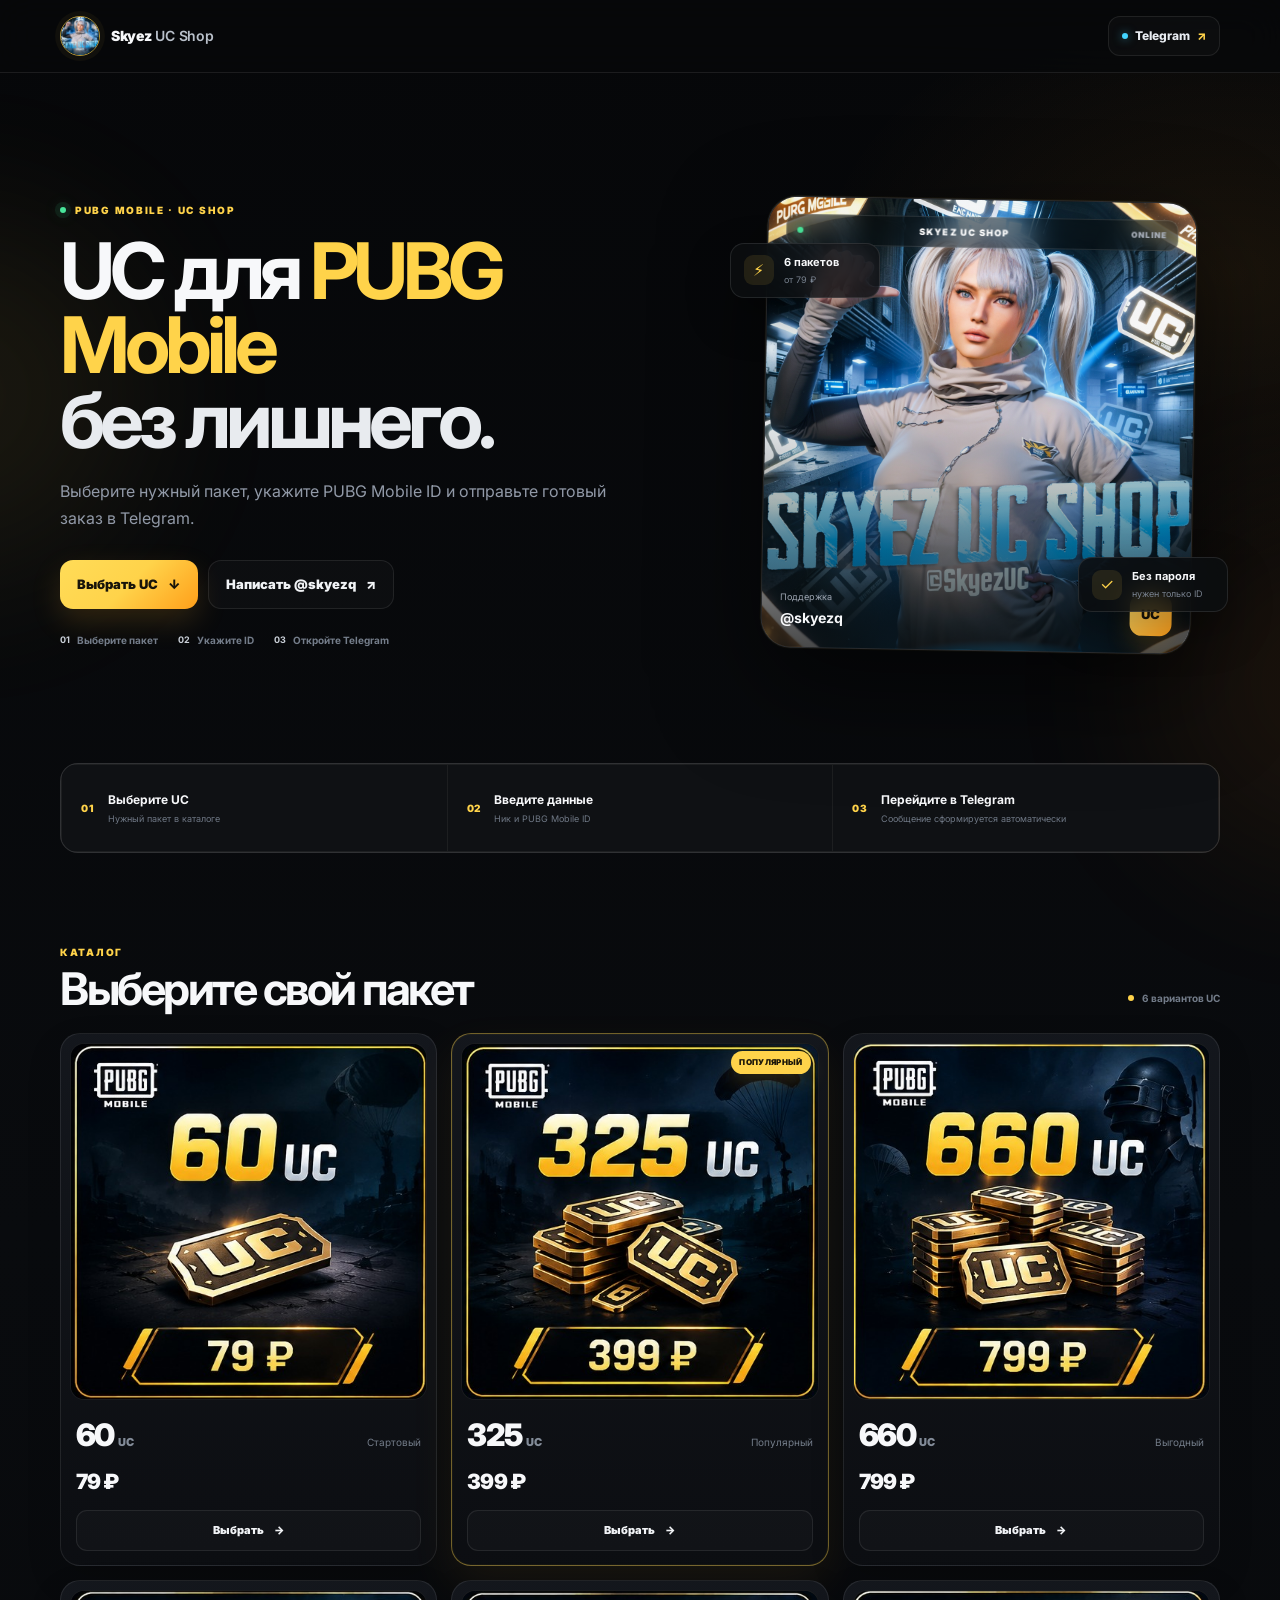
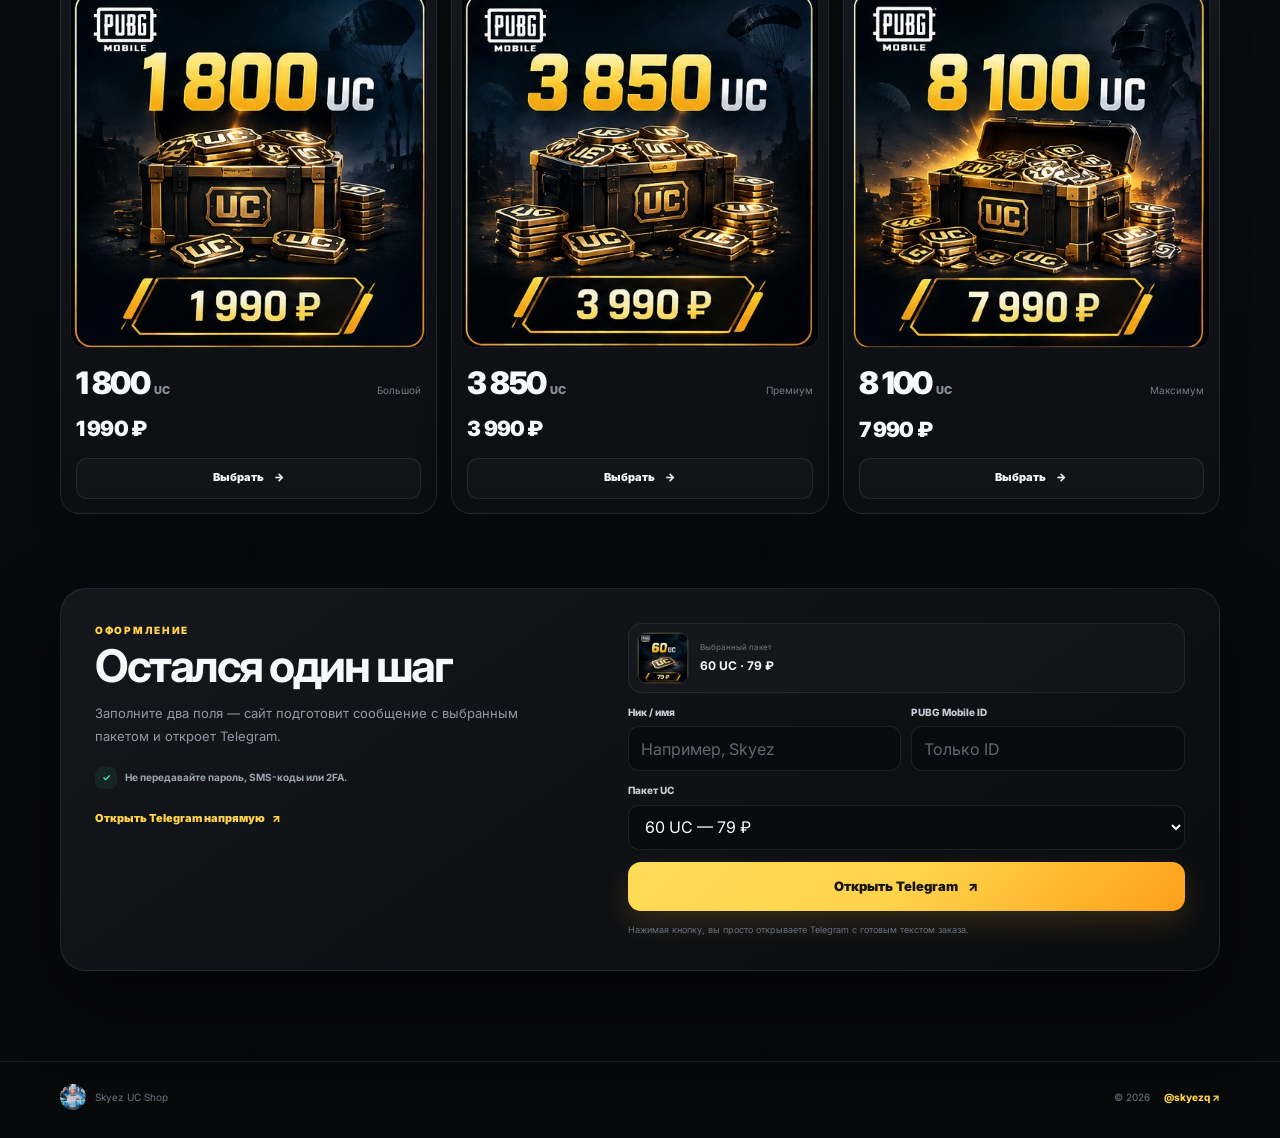
==== commit bc8dfe3e: "Add files via upload" ====
--- a/index.html
+++ b/index.html
@@ -2,84 +2,121 @@
 <html lang="ru">
 <head>
   <meta charset="UTF-8" />
-  <meta name="viewport" content="width=device-width, initial-scale=1.0" />
-  <meta name="description" content="Skyez UC Shop — UC для PUBG Mobile. Выберите пакет и отправьте заказ через Telegram." />
-  <title>Skyez UC Shop — UC для PUBG Mobile</title>
-  <link rel="preconnect" href="https://fonts.googleapis.com">
-  <link rel="preconnect" href="https://fonts.gstatic.com" crossorigin>
-  <link href="https://fonts.googleapis.com/css2?family=Inter:wght@400;500;600;700;800;900&display=swap" rel="stylesheet">
+  <meta name="viewport" content="width=device-width, initial-scale=1.0, viewport-fit=cover" />
+  <meta name="theme-color" content="#08090b" />
+  <meta name="description" content="Skyez UC Shop — магазин UC для PUBG Mobile. Выберите пакет и оформите заказ через Telegram." />
+  <title>Skyez UC Shop — PUBG Mobile UC</title>
+  <link rel="preconnect" href="https://fonts.googleapis.com" />
+  <link rel="preconnect" href="https://fonts.gstatic.com" crossorigin />
+  <link href="https://fonts.googleapis.com/css2?family=Inter:wght@400;500;600;700;800;900&display=swap" rel="stylesheet" />
   <link rel="stylesheet" href="styles.css" />
   <link rel="icon" type="image/jpeg" href="avatar.jpg" />
 </head>
 <body>
+  <div class="ambient ambient-one"></div>
+  <div class="ambient ambient-two"></div>
+
   <header class="topbar">
     <div class="container nav">
       <a class="brand" href="#top" aria-label="Skyez UC Shop">
-        <img class="brand-avatar" src="avatar.jpg" alt="Skyez UC Shop" />
-        <span>Skyez <b>UC Shop</b></span>
+        <img class="brand-avatar" src="avatar.jpg" alt="" />
+        <span><strong>Skyez</strong> <b>UC Shop</b></span>
       </a>
-      <a class="telegram-mini" href="https://t.me/skyezq" target="_blank" rel="noopener noreferrer">@skyezq <span>↗</span></a>
+      <a class="telegram-mini" href="https://t.me/skyezq" target="_blank" rel="noopener noreferrer">
+        <span class="telegram-dot"></span> Telegram <span class="arrow">↗</span>
+      </a>
     </div>
   </header>
 
   <main id="top">
     <section class="hero container">
       <div class="hero-copy">
-        <div class="eyebrow"><span class="dot"></span> PUBG MOBILE · UC SHOP</div>
-        <h1>UC для <span>PUBG Mobile</span></h1>
-        <p>Выбирайте пакет, отправляйте PUBG Mobile ID — заказ откроется сразу в Telegram.</p>
+        <div class="eyebrow"><span class="status-dot"></span> PUBG MOBILE · UC SHOP</div>
+        <h1>UC для <span>PUBG Mobile</span><br /><em>без лишнего.</em></h1>
+        <p class="hero-text">Выберите нужный пакет, укажите PUBG Mobile ID и отправьте готовый заказ в Telegram.</p>
+
         <div class="hero-actions">
-          <a class="btn btn-primary" href="#packs">Выбрать UC</a>
-          <a class="btn btn-ghost" href="https://t.me/skyezq" target="_blank" rel="noopener noreferrer">Telegram ↗</a>
+          <a class="btn btn-primary" href="#packs">Выбрать UC <span>↓</span></a>
+          <a class="btn btn-ghost" href="https://t.me/skyezq" target="_blank" rel="noopener noreferrer">Написать @skyezq <span>↗</span></a>
         </div>
-        <div class="hero-meta">
-          <span><i></i> Быстрая обработка</span>
-          <span><i></i> Без пароля</span>
+
+        <div class="hero-points" aria-label="Преимущества">
+          <span><b>01</b> Выберите пакет</span>
+          <span><b>02</b> Укажите ID</span>
+          <span><b>03</b> Откройте Telegram</span>
         </div>
       </div>
 
-      <div class="hero-card">
-        <img src="avatar.jpg" alt="Skyez UC Shop" />
-        <div class="hero-overlay"></div>
-        <div class="hero-tag">SKYEZ UC SHOP</div>
-        <a class="hero-contact" href="https://t.me/skyezq" target="_blank" rel="noopener noreferrer">@skyezq ↗</a>
+      <div class="hero-visual">
+        <div class="visual-glow"></div>
+        <div class="hero-image-wrap">
+          <img src="avatar.jpg" alt="Skyez UC Shop" />
+          <div class="image-shade"></div>
+          <div class="image-topline"><span class="live-dot"></span> SKYEZ UC SHOP <span>ONLINE</span></div>
+          <div class="image-bottomline">
+            <div>
+              <small>Поддержка</small>
+              <strong>@skyezq</strong>
+            </div>
+            <span class="image-chip">UC</span>
+          </div>
+        </div>
+        <div class="floating-stat stat-one"><span>⚡</span><div><strong>6 пакетов</strong><small>от 79 ₽</small></div></div>
+        <div class="floating-stat stat-two"><span>✓</span><div><strong>Без пароля</strong><small>нужен только ID</small></div></div>
       </div>
+    </section>
+
+    <section class="quick-info container" aria-label="Как оформить заказ">
+      <div class="info-item"><span>01</span><div><strong>Выберите UC</strong><small>Нужный пакет в каталоге</small></div></div>
+      <div class="info-item"><span>02</span><div><strong>Введите данные</strong><small>Ник и PUBG Mobile ID</small></div></div>
+      <div class="info-item"><span>03</span><div><strong>Перейдите в Telegram</strong><small>Сообщение сформируется автоматически</small></div></div>
     </section>
 
     <section id="packs" class="section container">
       <div class="section-head">
         <div>
           <div class="eyebrow">Каталог</div>
-          <h2>Выберите пакет</h2>
+          <h2>Выберите свой пакет</h2>
         </div>
-        <div class="section-count">6 пакетов</div>
+        <div class="catalog-note"><span class="catalog-dot"></span> 6 вариантов UC</div>
       </div>
-
       <div class="packs" id="packGrid"></div>
     </section>
 
     <section class="order-section container" id="order">
       <div class="order-panel">
         <div class="order-copy">
-          <div class="eyebrow">Заказ</div>
-          <h2>Оформить в Telegram</h2>
-          <p>Выберите пакет, укажите ник и PUBG Mobile ID. Мы подготовим сообщение для <strong>@skyezq</strong>.</p>
+          <div class="eyebrow">Оформление</div>
+          <h2>Остался один шаг</h2>
+          <p>Заполните два поля — сайт подготовит сообщение с выбранным пакетом и откроет Telegram.</p>
+          <div class="order-safe"><span>✓</span> Не передавайте пароль, SMS-коды или 2FA.</div>
+          <a class="direct-link" href="https://t.me/skyezq" target="_blank" rel="noopener noreferrer">Открыть Telegram напрямую <span>↗</span></a>
         </div>
+
         <form id="orderForm" class="order-form">
+          <div class="selected-preview" id="selectedPreview">
+            <img id="selectedPreviewImage" src="pack-325.jpg" alt="" />
+            <div><small>Выбранный пакет</small><strong id="selectedPreviewText">325 UC · 399 ₽</strong></div>
+          </div>
+
+          <div class="fields-row">
+            <div class="field-group">
+              <label for="nickname">Ник / имя</label>
+              <input id="nickname" name="nickname" placeholder="Например, Skyez" required maxlength="40" autocomplete="nickname" />
+            </div>
+            <div class="field-group">
+              <label for="playerId">PUBG Mobile ID</label>
+              <input id="playerId" name="playerId" placeholder="Только ID" required maxlength="30" inputmode="numeric" autocomplete="off" />
+            </div>
+          </div>
+
           <div class="field-group">
-            <label for="nickname">Ник / имя</label>
-            <input id="nickname" name="nickname" placeholder="Ваш ник" required maxlength="40" />
-          </div>
-          <div class="field-group">
-            <label for="playerId">PUBG Mobile ID</label>
-            <input id="playerId" name="playerId" placeholder="Игровой ID" required maxlength="30" inputmode="numeric" />
-          </div>
-          <div class="field-group">
-            <label for="selectedPack">Пакет</label>
+            <label for="selectedPack">Пакет UC</label>
             <select id="selectedPack" name="pack" required></select>
           </div>
-          <button class="btn btn-primary btn-full" type="submit">Открыть Telegram ↗</button>
-          <div class="form-hint">Пароль, SMS-коды и коды 2FA не нужны.</div>
+
+          <button class="btn btn-primary btn-full" type="submit">Открыть Telegram <span>↗</span></button>
+          <div class="form-hint">Нажимая кнопку, вы просто открываете Telegram с готовым текстом заказа.</div>
         </form>
       </div>
     </section>
@@ -87,11 +124,12 @@
 
   <footer class="footer">
     <div class="container footer-inner">
-      <span>© <span id="year"></span> Skyez UC Shop</span>
-      <a href="https://t.me/skyezq" target="_blank" rel="noopener noreferrer">Telegram @skyezq ↗</a>
+      <div class="footer-brand"><img src="avatar.jpg" alt="" /><span>Skyez UC Shop</span></div>
+      <div class="footer-right"><span>© <span id="year"></span></span><a href="https://t.me/skyezq" target="_blank" rel="noopener noreferrer">@skyezq ↗</a></div>
     </div>
   </footer>
 
+  <a class="mobile-cta" href="#packs"><span>Выбрать UC</span><b>↓</b></a>
   <div class="toast" id="toast" role="status" aria-live="polite"></div>
   <script src="script.js"></script>
 </body>
--- a/styles.css
+++ b/styles.css
@@ -1,15 +1,18 @@
 :root {
-  --bg: #070809;
-  --bg-2: #0d0f12;
-  --panel: #111419;
-  --panel-2: #171a20;
+  --bg: #07080a;
+  --bg-soft: #0c0e12;
+  --panel: #101318;
+  --panel-2: #151922;
   --text: #f7f8fa;
-  --muted: #9ca3af;
+  --muted: #9199a7;
+  --muted-2: #68717f;
   --line: rgba(255,255,255,.085);
-  --accent: #ffd447;
-  --accent-2: #ff9f1c;
-  --green: #3ee58d;
-  --shadow: 0 20px 60px rgba(0,0,0,.34);
+  --line-strong: rgba(255,255,255,.13);
+  --gold: #ffd34a;
+  --gold-2: #ff9f1a;
+  --green: #48e59a;
+  --shadow: 0 28px 80px rgba(0,0,0,.42);
+  --radius: 24px;
 }
 
 * { box-sizing: border-box; }
@@ -17,356 +20,222 @@
 body {
   margin: 0;
   min-height: 100vh;
-  font-family: 'Inter', system-ui, -apple-system, BlinkMacSystemFont, 'Segoe UI', sans-serif;
+  overflow-x: hidden;
+  font-family: Inter, system-ui, -apple-system, BlinkMacSystemFont, "Segoe UI", sans-serif;
   color: var(--text);
   background:
-    radial-gradient(700px 420px at 12% -10%, rgba(255,212,71,.11), transparent 65%),
-    radial-gradient(640px 420px at 100% 8%, rgba(255,159,28,.08), transparent 62%),
-    linear-gradient(180deg, #060709, #090b0e 48%, #070809);
+    radial-gradient(700px 420px at 8% -10%, rgba(255,211,74,.10), transparent 66%),
+    radial-gradient(650px 450px at 96% 10%, rgba(255,159,26,.08), transparent 64%),
+    linear-gradient(180deg, #060709 0%, #090b0e 45%, #07080a 100%);
   line-height: 1.45;
 }
 
 body::before {
-  content: '';
+  content: "";
   position: fixed;
   inset: 0;
   pointer-events: none;
-  background-image: linear-gradient(rgba(255,255,255,.02) 1px, transparent 1px), linear-gradient(90deg, rgba(255,255,255,.02) 1px, transparent 1px);
-  background-size: 42px 42px;
-  mask-image: linear-gradient(to bottom, rgba(0,0,0,.4), transparent 65%);
-}
+  opacity: .34;
+  background-image: linear-gradient(rgba(255,255,255,.018) 1px, transparent 1px), linear-gradient(90deg, rgba(255,255,255,.018) 1px, transparent 1px);
+  background-size: 48px 48px;
+  mask-image: linear-gradient(to bottom, #000, transparent 62%);
+}
+
+.ambient { position: fixed; width: 360px; height: 360px; border-radius: 50%; filter: blur(90px); opacity: .08; pointer-events: none; z-index: -1; }
+.ambient-one { background: #ffd34a; top: 24%; left: -220px; }
+.ambient-two { background: #ff8b16; right: -230px; top: 56%; }
 
 a { color: inherit; text-decoration: none; }
 button, input, select { font: inherit; }
-.container { width: min(1120px, calc(100% - 36px)); margin: 0 auto; }
+button { border: 0; }
+.container { width: min(1160px, calc(100% - 40px)); margin-inline: auto; }
 
 .topbar {
   position: sticky;
   top: 0;
-  z-index: 20;
-  background: rgba(7,8,9,.78);
+  z-index: 50;
+  background: rgba(7,8,10,.76);
   border-bottom: 1px solid var(--line);
-  backdrop-filter: blur(18px);
-}
-
-.nav {
-  height: 72px;
-  display: flex;
-  align-items: center;
-  justify-content: space-between;
-}
-
-.brand {
-  display: inline-flex;
-  align-items: center;
-  gap: 11px;
-  font-size: 14px;
-  font-weight: 700;
-  letter-spacing: -.02em;
-}
-
-.brand b { font-weight: 900; }
-.brand-avatar {
-  width: 40px;
-  height: 40px;
-  border-radius: 50%;
-  object-fit: cover;
-  border: 1.5px solid rgba(255,212,71,.75);
-  box-shadow: 0 0 0 5px rgba(255,212,71,.04);
-}
-
-.telegram-mini {
-  padding: 10px 13px;
-  border: 1px solid var(--line);
-  border-radius: 12px;
-  background: rgba(255,255,255,.025);
-  color: #e8ebef;
-  font-size: 12px;
-  font-weight: 700;
-}
-.telegram-mini span { color: var(--accent); }
-
-.hero {
-  display: grid;
-  grid-template-columns: 1.08fr .92fr;
-  gap: 54px;
-  align-items: center;
-  padding: 84px 0 64px;
-}
-
-.eyebrow {
-  display: flex;
-  align-items: center;
-  gap: 9px;
-  color: var(--accent);
-  text-transform: uppercase;
-  letter-spacing: .17em;
-  font-size: 11px;
-  font-weight: 900;
-}
-
-.dot {
-  width: 6px;
-  height: 6px;
-  border-radius: 50%;
-  background: var(--green);
-  box-shadow: 0 0 0 5px rgba(62,229,141,.08);
-}
-
-h1, h2, p { margin-top: 0; }
-h1 {
-  margin: 15px 0 18px;
-  max-width: 700px;
-  font-size: clamp(48px, 6vw, 76px);
-  line-height: .96;
-  letter-spacing: -.06em;
-}
-h1 span { color: var(--accent); }
-
-.hero-copy > p {
-  max-width: 560px;
-  color: var(--muted);
-  font-size: 17px;
-  line-height: 1.65;
-}
-
-.hero-actions {
-  display: flex;
-  gap: 10px;
-  margin-top: 26px;
-  flex-wrap: wrap;
-}
-
-.btn {
-  min-height: 48px;
-  padding: 0 17px;
-  display: inline-flex;
-  align-items: center;
-  justify-content: center;
-  border-radius: 13px;
-  border: 1px solid transparent;
-  font-weight: 800;
-  font-size: 13px;
-  cursor: pointer;
-  transition: transform .18s ease, border-color .18s ease, box-shadow .18s ease, background .18s ease;
-}
+  backdrop-filter: blur(18px) saturate(130%);
+}
+.nav { min-height: 72px; display: flex; align-items: center; justify-content: space-between; gap: 20px; }
+.brand { display: inline-flex; align-items: center; gap: 11px; font-size: 14px; letter-spacing: -.02em; }
+.brand strong { font-weight: 900; }
+.brand b { font-weight: 600; color: #b9c0ca; }
+.brand-avatar { width: 40px; height: 40px; border-radius: 50%; object-fit: cover; border: 1px solid rgba(255,211,74,.7); box-shadow: 0 0 0 5px rgba(255,211,74,.045); }
+.telegram-mini { display: inline-flex; align-items: center; gap: 7px; padding: 10px 13px; border: 1px solid var(--line); border-radius: 12px; background: rgba(255,255,255,.025); color: #e9edf2; font-size: 12px; font-weight: 800; transition: .2s ease; }
+.telegram-mini:hover { border-color: rgba(255,211,74,.3); background: rgba(255,211,74,.05); }
+.telegram-dot { width: 6px; height: 6px; border-radius: 50%; background: #42d4ff; box-shadow: 0 0 10px rgba(66,212,255,.6); }
+.arrow { color: var(--gold); }
+
+.hero { min-height: 690px; display: grid; grid-template-columns: minmax(0, 1fr) minmax(360px, .82fr); align-items: center; gap: clamp(42px, 7vw, 90px); padding: 76px 0 62px; }
+.eyebrow { display: flex; align-items: center; gap: 9px; color: var(--gold); text-transform: uppercase; letter-spacing: .17em; font-size: 10px; font-weight: 900; }
+.status-dot { width: 6px; height: 6px; border-radius: 50%; background: var(--green); box-shadow: 0 0 0 5px rgba(72,229,154,.08), 0 0 15px rgba(72,229,154,.4); }
+h1 { margin: 16px 0 20px; max-width: 760px; font-size: clamp(48px, 6.2vw, 78px); line-height: .96; letter-spacing: -.065em; }
+h1 span { color: var(--gold); }
+h1 em { color: #e8ebef; font-style: normal; }
+.hero-text { max-width: 590px; margin: 0; color: var(--muted); font-size: 16px; line-height: 1.7; }
+.hero-actions { display: flex; flex-wrap: wrap; gap: 10px; margin-top: 27px; }
+.btn { min-height: 49px; padding: 0 17px; display: inline-flex; align-items: center; justify-content: center; gap: 10px; border-radius: 13px; font-size: 13px; font-weight: 900; cursor: pointer; transition: transform .2s ease, box-shadow .2s ease, border-color .2s ease, background .2s ease; }
 .btn:hover { transform: translateY(-2px); }
-.btn-primary {
-  color: #17130a;
-  background: linear-gradient(135deg, var(--accent), var(--accent-2));
-  box-shadow: 0 10px 28px rgba(255,186,51,.18);
-}
-.btn-primary:hover { box-shadow: 0 14px 34px rgba(255,186,51,.25); }
-.btn-ghost {
-  color: #f0f2f5;
-  background: rgba(255,255,255,.025);
-  border-color: var(--line);
-}
+.btn-primary { color: #18140a; background: linear-gradient(135deg, #ffdc58 0%, var(--gold) 50%, var(--gold-2) 100%); box-shadow: 0 12px 30px rgba(255,183,48,.16); }
+.btn-primary:hover { box-shadow: 0 16px 38px rgba(255,183,48,.25); }
+.btn-ghost { color: #f1f3f6; background: rgba(255,255,255,.025); border: 1px solid var(--line); }
+.btn-ghost:hover { border-color: rgba(255,211,74,.28); background: rgba(255,211,74,.045); }
 .btn-full { width: 100%; }
-
-.hero-meta {
-  margin-top: 22px;
-  display: flex;
-  gap: 18px;
-  flex-wrap: wrap;
-  color: #8e97a5;
-  font-size: 11px;
-}
-.hero-meta span { display: inline-flex; align-items: center; gap: 7px; }
-.hero-meta i { width: 5px; height: 5px; border-radius: 50%; background: var(--accent); }
-
-.hero-card {
-  position: relative;
-  min-height: 470px;
-  border-radius: 30px;
-  overflow: hidden;
-  border: 1px solid rgba(255,255,255,.1);
-  background: #0d0f12;
-  box-shadow: 0 30px 90px rgba(0,0,0,.45), 0 0 0 1px rgba(255,212,71,.04);
-}
-.hero-card img { width: 100%; height: 100%; min-height: 470px; object-fit: cover; display: block; }
-.hero-overlay {
-  position: absolute;
-  inset: 0;
-  background: linear-gradient(180deg, rgba(3,4,5,.05) 35%, rgba(3,4,5,.66) 100%);
-}
-.hero-tag {
-  position: absolute;
-  left: 22px;
-  top: 20px;
-  padding: 7px 10px;
-  border-radius: 999px;
-  background: rgba(6,7,8,.5);
-  border: 1px solid rgba(255,255,255,.11);
-  font-size: 10px;
-  font-weight: 900;
-  letter-spacing: .13em;
-}
-.hero-contact {
-  position: absolute;
-  right: 20px;
-  bottom: 18px;
-  padding: 10px 13px;
-  border-radius: 12px;
-  background: rgba(7,8,9,.72);
-  border: 1px solid rgba(255,255,255,.12);
-  color: #fff;
-  font-size: 12px;
-  font-weight: 800;
-  backdrop-filter: blur(10px);
-}
-.hero-contact::first-letter { color: var(--accent); }
-
-.section { padding: 22px 0 72px; }
-.section-head {
-  display: flex;
-  align-items: flex-end;
-  justify-content: space-between;
-  gap: 18px;
-  margin-bottom: 20px;
-}
-h2 { margin: 5px 0 0; font-size: clamp(30px, 4vw, 44px); letter-spacing: -.05em; }
-.section-count { color: #7d8590; font-size: 11px; font-weight: 700; padding-bottom: 5px; }
-
-.packs {
-  display: grid;
-  grid-template-columns: repeat(3, 1fr);
-  gap: 16px;
-}
-
-.pack {
-  position: relative;
-  padding: 10px 10px 15px;
-  background: linear-gradient(180deg, #12151a, #0f1115);
-  border: 1px solid var(--line);
-  border-radius: 22px;
-  overflow: hidden;
-  transition: transform .18s ease, border-color .18s ease, box-shadow .18s ease;
-}
-.pack:hover {
-  transform: translateY(-4px);
-  border-color: rgba(255,212,71,.28);
-  box-shadow: 0 22px 48px rgba(0,0,0,.28);
-}
-.pack.popular {
-  border-color: rgba(255,212,71,.48);
-  box-shadow: inset 0 0 0 1px rgba(255,212,71,.04), 0 20px 45px rgba(255,188,51,.06);
-}
-.pack-image {
-  width: 100%;
-  aspect-ratio: 1 / 1;
-  object-fit: cover;
-  display: block;
-  border-radius: 16px;
-  border: 1px solid rgba(255,255,255,.07);
-}
-.pack-body { padding: 12px 6px 0; }
-.pack-top { display: flex; align-items: baseline; justify-content: space-between; gap: 8px; }
-.uc { font-size: 30px; font-weight: 900; letter-spacing: -.045em; }
-.unit { font-size: 12px; color: #8f97a4; letter-spacing: 0; }
-.pack-label { color: #747d89; font-size: 11px; }
-.price { margin: 9px 0 13px; font-size: 22px; font-weight: 900; letter-spacing: -.035em; }
-.pack .btn { width: 100%; min-height: 42px; }
-.badge {
-  position: absolute;
-  top: 18px;
-  right: 18px;
-  padding: 6px 9px;
-  border-radius: 999px;
-  color: #19150c;
-  background: var(--accent);
-  font-size: 9px;
-  font-weight: 900;
-  letter-spacing: .04em;
-  box-shadow: 0 8px 22px rgba(255,209,67,.18);
-}
-
-.order-section { padding: 0 0 80px; }
-.order-panel {
-  display: grid;
-  grid-template-columns: .9fr 1fr;
-  gap: 34px;
-  padding: 30px;
-  border-radius: 24px;
-  border: 1px solid var(--line);
-  background: linear-gradient(145deg, #13161b, #0d0f12);
-  box-shadow: var(--shadow);
-}
-.order-copy p { max-width: 460px; margin: 13px 0 0; color: var(--muted); font-size: 14px; line-height: 1.7; }
-.order-copy strong { color: #e8ebef; }
-.order-form { display: grid; gap: 12px; }
+.hero-points { display: flex; flex-wrap: wrap; gap: 9px 20px; margin-top: 24px; color: #747d8a; font-size: 10px; font-weight: 700; }
+.hero-points span { display: inline-flex; align-items: center; gap: 7px; }
+.hero-points b { color: #cbd1d9; font-size: 9px; }
+
+.hero-visual { position: relative; min-height: 520px; display: grid; place-items: center; }
+.visual-glow { position: absolute; width: 78%; height: 78%; border-radius: 50%; background: radial-gradient(circle, rgba(255,205,60,.20), rgba(255,159,26,.06) 42%, transparent 72%); filter: blur(18px); }
+.hero-image-wrap { position: relative; width: min(100%, 430px); aspect-ratio: 1 / 1.05; overflow: hidden; border-radius: 30px; border: 1px solid rgba(255,255,255,.13); background: #0b0d10; box-shadow: 0 38px 100px rgba(0,0,0,.55), 0 0 0 1px rgba(255,211,74,.05); transform: rotate(1deg); }
+.hero-image-wrap img { width: 100%; height: 100%; display: block; object-fit: cover; }
+.image-shade { position: absolute; inset: 0; background: linear-gradient(180deg, rgba(4,5,6,.03) 25%, rgba(4,5,6,.05) 48%, rgba(4,5,6,.72) 100%); }
+.image-topline, .image-bottomline { position: absolute; left: 18px; right: 18px; display: flex; align-items: center; justify-content: space-between; gap: 12px; }
+.image-topline { top: 17px; padding: 8px 10px; border: 1px solid rgba(255,255,255,.11); border-radius: 10px; background: rgba(4,5,6,.45); backdrop-filter: blur(12px); color: #fff; font-size: 9px; font-weight: 900; letter-spacing: .12em; }
+.image-topline > span:last-child { color: #aab1bc; font-size: 8px; }
+.live-dot { width: 6px; height: 6px; border-radius: 50%; background: var(--green); box-shadow: 0 0 10px rgba(72,229,154,.7); margin-right: -5px; }
+.image-bottomline { bottom: 17px; align-items: flex-end; }
+.image-bottomline small { display: block; color: #9ea6b2; font-size: 9px; margin-bottom: 3px; }
+.image-bottomline strong { font-size: 14px; }
+.image-chip { width: 42px; height: 42px; display: grid; place-items: center; border-radius: 12px; color: #1a1509; background: linear-gradient(135deg, #ffe16c, #ff9f1a); font-size: 13px; font-weight: 900; box-shadow: 0 12px 24px rgba(255,177,35,.18); }
+.floating-stat { position: absolute; z-index: 2; display: flex; align-items: center; gap: 10px; min-width: 150px; padding: 11px 13px; border: 1px solid rgba(255,255,255,.1); border-radius: 14px; background: rgba(12,14,17,.8); box-shadow: 0 18px 45px rgba(0,0,0,.3); backdrop-filter: blur(14px); }
+.floating-stat > span { width: 30px; height: 30px; display: grid; place-items: center; border-radius: 9px; background: rgba(255,211,74,.1); color: var(--gold); }
+.floating-stat strong, .floating-stat small { display: block; }
+.floating-stat strong { font-size: 11px; }
+.floating-stat small { margin-top: 2px; color: #78818e; font-size: 9px; }
+.stat-one { top: 15%; left: -8px; }
+.stat-two { right: -8px; bottom: 14%; }
+
+.quick-info { display: grid; grid-template-columns: repeat(3, 1fr); gap: 1px; padding: 1px; border: 1px solid var(--line); border-radius: 18px; overflow: hidden; background: var(--line); }
+.info-item { display: flex; align-items: center; gap: 13px; min-height: 86px; padding: 16px 19px; background: rgba(15,17,21,.94); }
+.info-item > span { color: var(--gold); font-size: 10px; font-weight: 900; letter-spacing: .08em; }
+.info-item strong, .info-item small { display: block; }
+.info-item strong { font-size: 12px; }
+.info-item small { margin-top: 3px; color: #6f7885; font-size: 9px; }
+
+.section { padding: 92px 0 74px; }
+.section-head { display: flex; align-items: flex-end; justify-content: space-between; gap: 18px; margin-bottom: 22px; }
+h2 { margin: 6px 0 0; font-size: clamp(30px, 4vw, 45px); line-height: 1; letter-spacing: -.055em; }
+.catalog-note { display: inline-flex; align-items: center; gap: 8px; padding-bottom: 5px; color: #737c89; font-size: 10px; font-weight: 700; }
+.catalog-dot { width: 6px; height: 6px; border-radius: 50%; background: var(--gold); }
+
+.packs { display: grid; grid-template-columns: repeat(3, 1fr); gap: 14px; }
+.pack { position: relative; min-width: 0; padding: 9px 9px 14px; border: 1px solid var(--line); border-radius: 20px; overflow: hidden; background: linear-gradient(180deg, rgba(20,23,29,.98), rgba(12,14,18,.98)); box-shadow: 0 14px 35px rgba(0,0,0,.14); transition: transform .2s ease, border-color .2s ease, box-shadow .2s ease; }
+.pack:hover { transform: translateY(-4px); border-color: rgba(255,211,74,.25); box-shadow: 0 22px 48px rgba(0,0,0,.28); }
+.pack.popular { border-color: rgba(255,211,74,.42); box-shadow: inset 0 0 0 1px rgba(255,211,74,.035), 0 18px 45px rgba(255,190,50,.07); }
+.pack-image { display: block; width: 100%; aspect-ratio: 1 / 1; object-fit: cover; border-radius: 14px; border: 1px solid rgba(255,255,255,.07); background: #090b0e; }
+.pack-body { padding: 13px 6px 0; }
+.pack-top { display: flex; align-items: baseline; justify-content: space-between; gap: 10px; }
+.uc { font-size: clamp(25px, 2.6vw, 31px); font-weight: 900; letter-spacing: -.05em; white-space: nowrap; }
+.unit { color: #838c99; font-size: 11px; letter-spacing: 0; }
+.pack-label { overflow: hidden; color: #737c89; font-size: 10px; text-overflow: ellipsis; white-space: nowrap; }
+.price { margin: 9px 0 13px; font-size: 21px; font-weight: 900; letter-spacing: -.04em; }
+.pack .btn { width: 100%; min-height: 41px; border-radius: 11px; font-size: 11px; }
+.badge { position: absolute; top: 17px; right: 17px; padding: 6px 8px; border-radius: 999px; color: #1b1609; background: var(--gold); font-size: 8px; font-weight: 900; letter-spacing: .04em; box-shadow: 0 8px 20px rgba(255,211,74,.18); }
+
+.order-section { padding: 0 0 90px; }
+.order-panel { display: grid; grid-template-columns: .92fr 1.08fr; gap: clamp(24px, 5vw, 58px); padding: clamp(22px, 4vw, 34px); border: 1px solid var(--line); border-radius: 26px; background: linear-gradient(145deg, rgba(20,23,29,.98), rgba(10,12,15,.98)); box-shadow: var(--shadow); }
+.order-copy p { max-width: 480px; margin: 14px 0 0; color: var(--muted); font-size: 13px; line-height: 1.7; }
+.order-safe { display: flex; align-items: center; gap: 8px; margin-top: 20px; color: #9ca5b1; font-size: 10px; font-weight: 700; }
+.order-safe span { width: 22px; height: 22px; display: grid; place-items: center; border-radius: 7px; color: var(--green); background: rgba(72,229,154,.08); }
+.direct-link { display: inline-flex; gap: 7px; margin-top: 22px; color: var(--gold); font-size: 11px; font-weight: 900; }
+.order-form { display: grid; gap: 12px; align-content: start; }
+.selected-preview { display: flex; align-items: center; gap: 11px; padding: 8px; border: 1px solid rgba(255,255,255,.07); border-radius: 14px; background: rgba(255,255,255,.025); }
+.selected-preview img { width: 52px; height: 52px; object-fit: cover; border-radius: 10px; border: 1px solid rgba(255,255,255,.08); }
+.selected-preview small, .selected-preview strong { display: block; }
+.selected-preview small { color: #707987; font-size: 8px; }
+.selected-preview strong { margin-top: 3px; font-size: 12px; }
+.fields-row { display: grid; grid-template-columns: 1fr 1fr; gap: 10px; }
 .field-group { display: grid; gap: 7px; }
-label { font-size: 11px; color: #c6ccd4; font-weight: 700; }
-input, select {
-  width: 100%;
-  height: 46px;
-  padding: 0 13px;
-  color: var(--text);
-  background: #0a0c0f;
-  border: 1px solid var(--line);
-  border-radius: 12px;
-  outline: 0;
-}
-input::placeholder { color: #616a77; }
-input:focus, select:focus { border-color: rgba(255,212,71,.45); box-shadow: 0 0 0 3px rgba(255,212,71,.06); }
-.form-hint { color: #707987; font-size: 10px; }
-
-.footer { border-top: 1px solid var(--line); padding: 20px 0 28px; color: #707987; font-size: 10px; }
-.footer-inner { display: flex; justify-content: space-between; gap: 14px; align-items: center; }
-.footer a { color: var(--accent); font-weight: 800; }
-
-.toast {
-  position: fixed;
-  left: 50%;
-  bottom: 24px;
-  transform: translate(-50%, 12px);
-  opacity: 0;
-  pointer-events: none;
-  padding: 11px 14px;
-  border-radius: 12px;
-  background: #14171c;
-  border: 1px solid var(--line);
-  box-shadow: var(--shadow);
-  font-size: 12px;
-  transition: .22s ease;
-  z-index: 50;
-}
+label { color: #c7cdd6; font-size: 10px; font-weight: 800; }
+input, select { width: 100%; height: 45px; padding: 0 12px; color: var(--text); background: #080a0d; border: 1px solid var(--line); border-radius: 11px; outline: 0; }
+input::placeholder { color: #5f6875; }
+input:focus, select:focus { border-color: rgba(255,211,74,.42); box-shadow: 0 0 0 3px rgba(255,211,74,.055); }
+.form-hint { color: #69727f; font-size: 9px; line-height: 1.5; }
+
+.footer { border-top: 1px solid var(--line); padding: 22px 0 calc(28px + env(safe-area-inset-bottom)); color: #6c7582; font-size: 10px; }
+.footer-inner { display: flex; align-items: center; justify-content: space-between; gap: 20px; }
+.footer-brand, .footer-right { display: flex; align-items: center; gap: 9px; }
+.footer-brand img { width: 26px; height: 26px; border-radius: 50%; object-fit: cover; }
+.footer-right { gap: 14px; }
+.footer a { color: var(--gold); font-weight: 800; }
+
+.mobile-cta { display: none; }
+.toast { position: fixed; left: 50%; bottom: 24px; z-index: 100; max-width: calc(100% - 30px); transform: translate(-50%, 15px); opacity: 0; pointer-events: none; padding: 11px 14px; border: 1px solid var(--line); border-radius: 12px; color: #f5f6f8; background: #15181d; box-shadow: var(--shadow); font-size: 11px; transition: .22s ease; }
 .toast.show { opacity: 1; transform: translate(-50%, 0); }
 
-@media (max-width: 860px) {
-  .hero { grid-template-columns: 1fr; gap: 30px; padding-top: 58px; }
-  .hero-card { min-height: 420px; }
-  .hero-card img { min-height: 420px; }
-  .packs { grid-template-columns: repeat(2, 1fr); }
+@media (max-width: 900px) {
+  .hero { grid-template-columns: 1fr; min-height: auto; gap: 34px; padding-top: 58px; }
+  .hero-copy { max-width: 760px; }
+  .hero-visual { min-height: 480px; }
+  .hero-image-wrap { width: min(100%, 460px); }
+  .stat-one { left: max(0px, calc(50% - 280px)); }
+  .stat-two { right: max(0px, calc(50% - 280px)); }
+  .quick-info { margin-top: 6px; }
   .order-panel { grid-template-columns: 1fr; }
 }
 
-@media (max-width: 560px) {
-  .container { width: min(100% - 22px, 1120px); }
-  .nav { height: 64px; }
+@media (max-width: 680px) {
+  .container { width: min(100% - 24px, 1160px); }
+  .nav { min-height: 64px; }
+  .brand-avatar { width: 36px; height: 36px; }
   .brand { font-size: 13px; }
-  .brand-avatar { width: 36px; height: 36px; }
   .telegram-mini { padding: 9px 11px; }
-
-  .hero { padding: 42px 0 48px; gap: 24px; }
-  h1 { font-size: 46px; }
-  .hero-copy > p { font-size: 15px; }
-  .hero-card, .hero-card img { min-height: 360px; }
-
-  .section { padding-bottom: 58px; }
-  .section-head { margin-bottom: 14px; }
-  .packs { gap: 10px; }
-  .pack { border-radius: 17px; padding: 7px 7px 11px; }
-  .pack-image { border-radius: 12px; }
-  .pack-body { padding: 9px 4px 0; }
-  .uc { font-size: 24px; }
-  .price { font-size: 18px; margin: 7px 0 10px; }
+  .hero { padding: 42px 0 42px; }
+  h1 { font-size: clamp(43px, 12vw, 61px); }
+  .hero-text { font-size: 14px; }
+  .hero-actions .btn { flex: 1 1 180px; }
+  .hero-points { gap: 8px 14px; }
+  .hero-visual { min-height: 420px; }
+  .hero-image-wrap { width: min(100%, 390px); border-radius: 24px; }
+  .floating-stat { min-width: 132px; padding: 9px 10px; }
+  .floating-stat > span { width: 27px; height: 27px; }
+  .stat-one { left: -3px; top: 9%; }
+  .stat-two { right: -3px; bottom: 8%; }
+  .quick-info { grid-template-columns: 1fr; }
+  .info-item { min-height: 68px; padding: 13px 15px; }
+  .section { padding: 66px 0 58px; }
+  .section-head { align-items: flex-start; flex-direction: column; gap: 8px; margin-bottom: 16px; }
+  .catalog-note { padding-bottom: 0; }
+  .packs { grid-template-columns: repeat(2, minmax(0, 1fr)); gap: 10px; }
+  .pack { border-radius: 16px; padding: 7px 7px 10px; }
+  .pack-image { border-radius: 11px; }
+  .pack-body { padding: 9px 3px 0; }
+  .uc { font-size: clamp(22px, 7vw, 28px); }
+  .unit { font-size: 9px; }
+  .pack-label { font-size: 8px; }
+  .price { margin: 7px 0 9px; font-size: 17px; }
+  .pack .btn { min-height: 38px; font-size: 10px; }
+  .badge { top: 12px; right: 12px; font-size: 7px; padding: 5px 6px; }
+  .order-section { padding-bottom: 75px; }
+  .order-panel { padding: 19px; border-radius: 20px; gap: 24px; }
+  .fields-row { grid-template-columns: 1fr; }
+  .footer-inner { align-items: flex-start; flex-direction: column; }
+  .mobile-cta { position: fixed; display: flex; align-items: center; justify-content: space-between; gap: 14px; left: 12px; right: 12px; bottom: calc(12px + env(safe-area-inset-bottom)); z-index: 45; min-height: 48px; padding: 0 14px 0 17px; border: 1px solid rgba(255,211,74,.3); border-radius: 14px; color: #17130a; background: linear-gradient(135deg, #ffdc58, #ffad24); box-shadow: 0 15px 35px rgba(0,0,0,.4); font-size: 12px; font-weight: 900; }
+  .mobile-cta b { width: 28px; height: 28px; display: grid; place-items: center; border-radius: 9px; background: rgba(255,255,255,.24); }
+  .toast { bottom: 74px; }
+}
+
+@media (max-width: 380px) {
+  .container { width: min(100% - 18px, 1160px); }
+  .telegram-mini { font-size: 10px; }
+  .brand b { display: none; }
+  .hero-visual { min-height: 350px; }
+  .floating-stat { display: none; }
+  .packs { grid-template-columns: 1fr; }
+  .pack { padding: 8px; }
+  .pack-image { aspect-ratio: 1.18 / 1; }
+  .pack-body { padding: 11px 4px 3px; }
+  .pack-top { align-items: center; }
+  .uc { font-size: 29px; }
   .pack-label { font-size: 9px; }
-  .pack .btn { min-height: 39px; font-size: 11px; border-radius: 10px; }
-  .badge { top: 13px; right: 13px; padding: 5px 7px; font-size: 8px; }
-
-  .order-section { padding-bottom: 58px; }
-  .order-panel { padding: 20px; border-radius: 20px; gap: 22px; }
-  h2 { font-size: 30px; }
-  .footer-inner { flex-direction: column; align-items: flex-start; }
-}
+  .price { font-size: 20px; }
+  .pack .btn { min-height: 42px; }
+}
+
+@media (prefers-reduced-motion: reduce) {
+  html { scroll-behavior: auto; }
+  *, *::before, *::after { transition-duration: .01ms !important; animation-duration: .01ms !important; }
+}
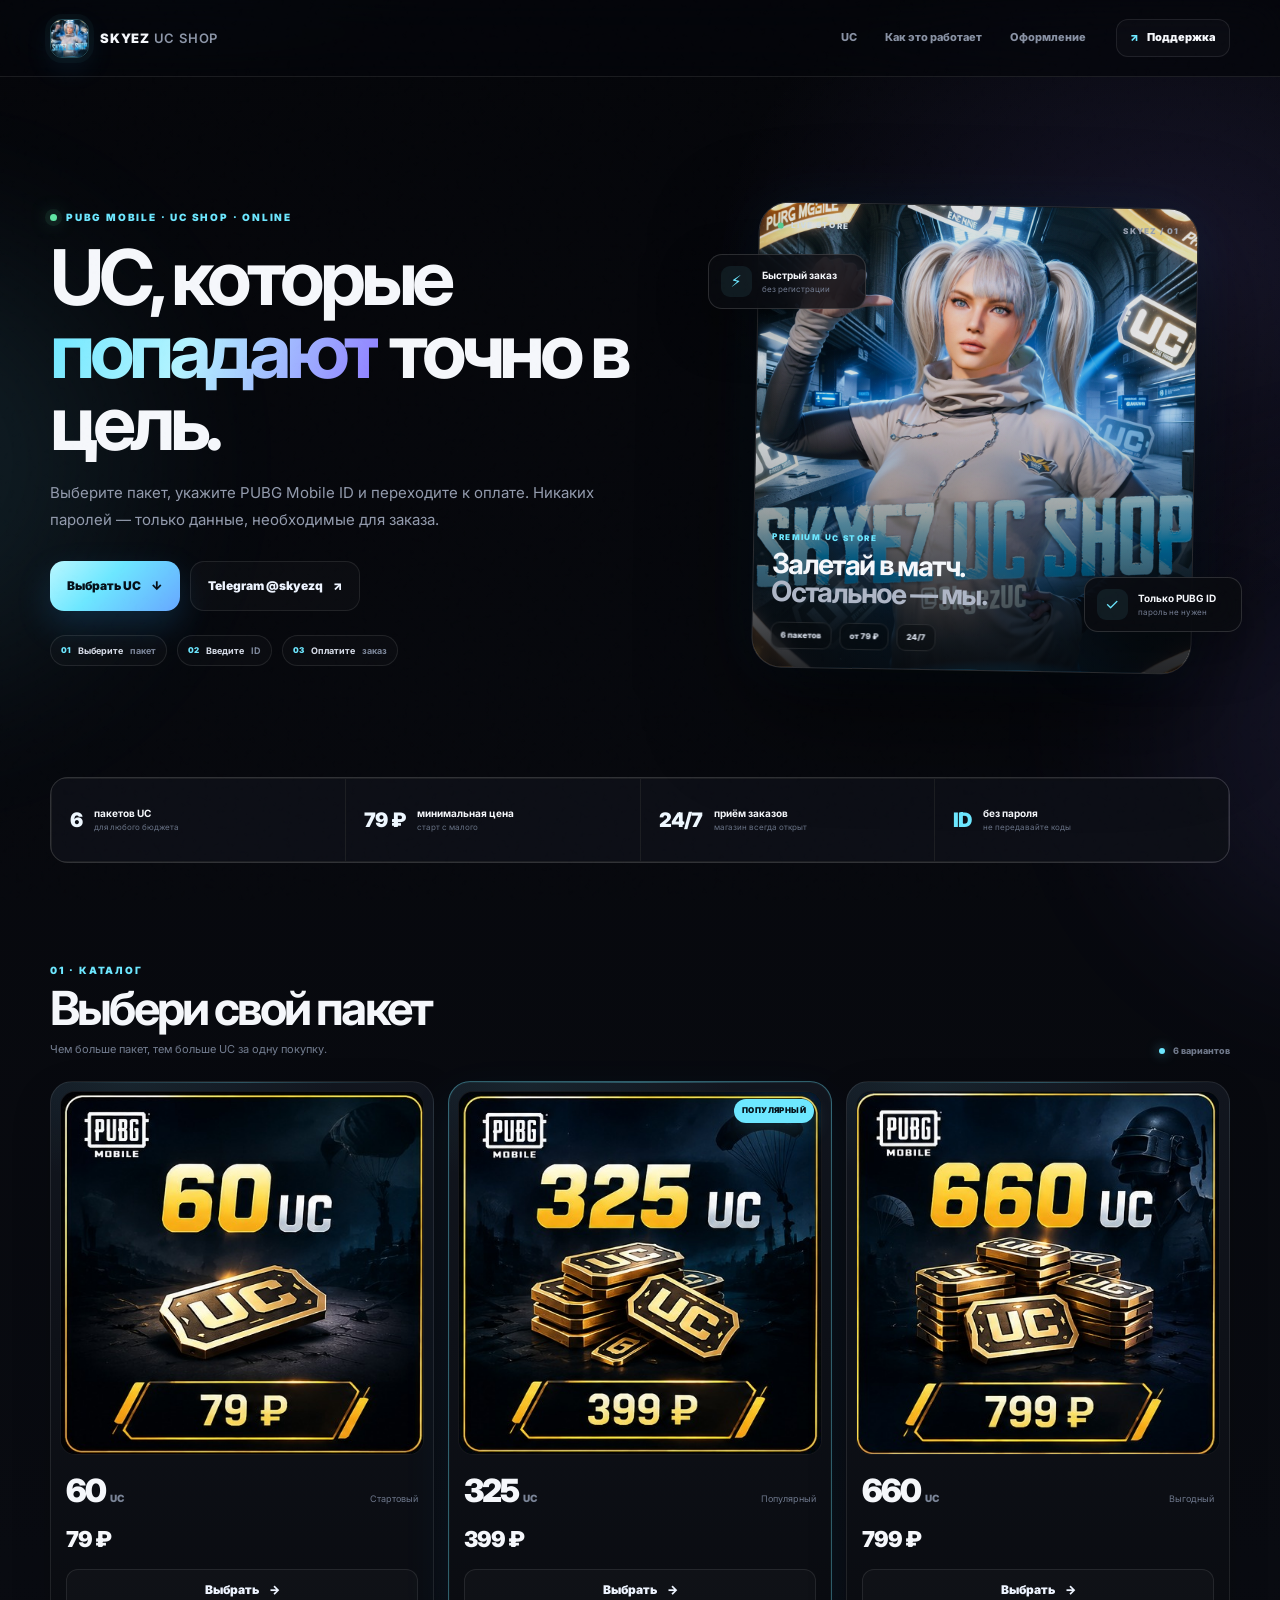
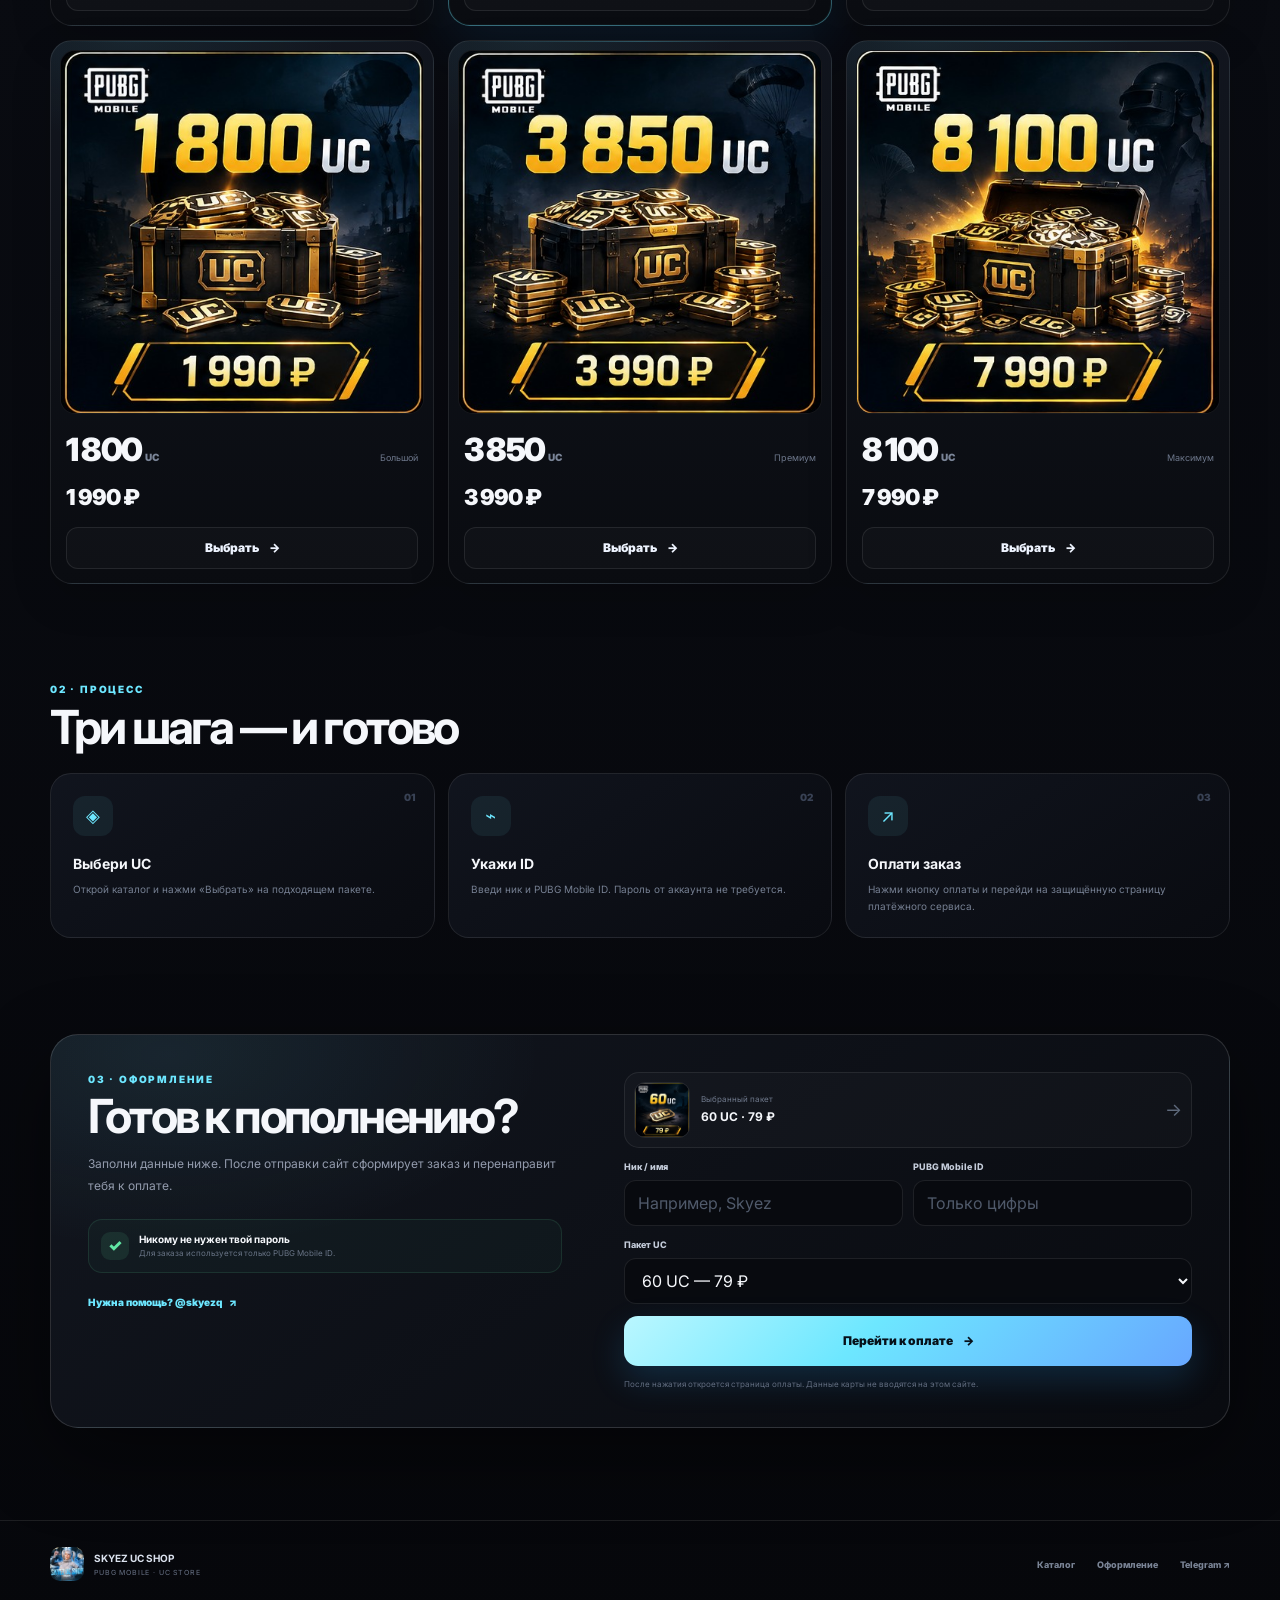
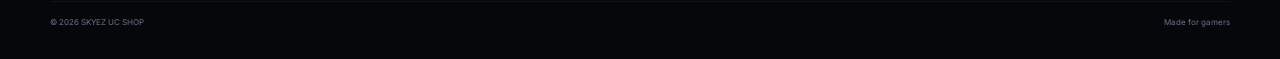
==== commit e31b9ac8: "Add files via upload" ====
--- a/index.html
+++ b/index.html
@@ -1,29 +1,38 @@
-<!DOCTYPE html>
+<!doctype html>
 <html lang="ru">
 <head>
-  <meta charset="UTF-8" />
-  <meta name="viewport" content="width=device-width, initial-scale=1.0, viewport-fit=cover" />
-  <meta name="theme-color" content="#08090b" />
-  <meta name="description" content="Skyez UC Shop — магазин UC для PUBG Mobile. Выберите пакет и оформите заказ через Telegram." />
-  <title>Skyez UC Shop — PUBG Mobile UC</title>
-  <link rel="preconnect" href="https://fonts.googleapis.com" />
-  <link rel="preconnect" href="https://fonts.gstatic.com" crossorigin />
-  <link href="https://fonts.googleapis.com/css2?family=Inter:wght@400;500;600;700;800;900&display=swap" rel="stylesheet" />
-  <link rel="stylesheet" href="styles.css" />
-  <link rel="icon" type="image/jpeg" href="avatar.jpg" />
+  <meta charset="UTF-8">
+  <meta name="viewport" content="width=device-width, initial-scale=1, viewport-fit=cover">
+  <meta name="theme-color" content="#07080d">
+  <meta name="description" content="SKYEZ UC SHOP — пополнение UC для PUBG Mobile. Выберите пакет, укажите PUBG Mobile ID и оплатите заказ онлайн.">
+  <title>SKYEZ UC SHOP — PUBG Mobile UC</title>
+  <link rel="preconnect" href="https://fonts.googleapis.com">
+  <link rel="preconnect" href="https://fonts.gstatic.com" crossorigin>
+  <link href="https://fonts.googleapis.com/css2?family=Inter:wght@400;500;600;700;800;900&display=swap" rel="stylesheet">
+  <link rel="icon" type="image/jpeg" href="avatar.jpg">
+  <link rel="stylesheet" href="styles.css">
 </head>
 <body>
-  <div class="ambient ambient-one"></div>
-  <div class="ambient ambient-two"></div>
+  <div class="noise"></div>
+  <div class="orb orb-a"></div>
+  <div class="orb orb-b"></div>
 
   <header class="topbar">
     <div class="container nav">
-      <a class="brand" href="#top" aria-label="Skyez UC Shop">
-        <img class="brand-avatar" src="avatar.jpg" alt="" />
-        <span><strong>Skyez</strong> <b>UC Shop</b></span>
+      <a class="brand" href="#top" aria-label="SKYEZ UC SHOP">
+        <span class="brand-mark"><img src="avatar.jpg" alt=""></span>
+        <span class="brand-name">SKYEZ <b>UC SHOP</b></span>
       </a>
+
+      <nav class="desktop-nav" aria-label="Основная навигация">
+        <a href="#packs">UC</a>
+        <a href="#how">Как это работает</a>
+        <a href="#order">Оформление</a>
+      </nav>
+
       <a class="telegram-mini" href="https://t.me/skyezq" target="_blank" rel="noopener noreferrer">
-        <span class="telegram-dot"></span> Telegram <span class="arrow">↗</span>
+        <span class="tg-icon">↗</span>
+        <span>Поддержка</span>
       </a>
     </div>
   </header>
@@ -31,82 +40,158 @@
   <main id="top">
     <section class="hero container">
       <div class="hero-copy">
-        <div class="eyebrow"><span class="status-dot"></span> PUBG MOBILE · UC SHOP</div>
-        <h1>UC для <span>PUBG Mobile</span><br /><em>без лишнего.</em></h1>
-        <p class="hero-text">Выберите нужный пакет, укажите PUBG Mobile ID и отправьте готовый заказ в Telegram.</p>
+        <div class="eyebrow"><span class="pulse"></span> PUBG MOBILE · UC SHOP · ONLINE</div>
+        <h1>UC, которые <span>попадают</span> точно в цель.</h1>
+        <p class="hero-lead">
+          Выберите пакет, укажите PUBG Mobile ID и переходите к оплате.
+          Никаких паролей — только данные, необходимые для заказа.
+        </p>
 
         <div class="hero-actions">
           <a class="btn btn-primary" href="#packs">Выбрать UC <span>↓</span></a>
-          <a class="btn btn-ghost" href="https://t.me/skyezq" target="_blank" rel="noopener noreferrer">Написать @skyezq <span>↗</span></a>
-        </div>
-
-        <div class="hero-points" aria-label="Преимущества">
-          <span><b>01</b> Выберите пакет</span>
-          <span><b>02</b> Укажите ID</span>
-          <span><b>03</b> Откройте Telegram</span>
-        </div>
-      </div>
-
-      <div class="hero-visual">
-        <div class="visual-glow"></div>
-        <div class="hero-image-wrap">
-          <img src="avatar.jpg" alt="Skyez UC Shop" />
-          <div class="image-shade"></div>
-          <div class="image-topline"><span class="live-dot"></span> SKYEZ UC SHOP <span>ONLINE</span></div>
-          <div class="image-bottomline">
-            <div>
-              <small>Поддержка</small>
-              <strong>@skyezq</strong>
-            </div>
-            <span class="image-chip">UC</span>
-          </div>
-        </div>
-        <div class="floating-stat stat-one"><span>⚡</span><div><strong>6 пакетов</strong><small>от 79 ₽</small></div></div>
-        <div class="floating-stat stat-two"><span>✓</span><div><strong>Без пароля</strong><small>нужен только ID</small></div></div>
-      </div>
-    </section>
-
-    <section class="quick-info container" aria-label="Как оформить заказ">
-      <div class="info-item"><span>01</span><div><strong>Выберите UC</strong><small>Нужный пакет в каталоге</small></div></div>
-      <div class="info-item"><span>02</span><div><strong>Введите данные</strong><small>Ник и PUBG Mobile ID</small></div></div>
-      <div class="info-item"><span>03</span><div><strong>Перейдите в Telegram</strong><small>Сообщение сформируется автоматически</small></div></div>
+          <a class="btn btn-dark" href="https://t.me/skyezq" target="_blank" rel="noopener noreferrer">
+            Telegram @skyezq <span>↗</span>
+          </a>
+        </div>
+
+        <div class="hero-trust">
+          <div class="trust-chip"><span>01</span><b>Выберите</b> пакет</div>
+          <div class="trust-chip"><span>02</span><b>Введите</b> ID</div>
+          <div class="trust-chip"><span>03</span><b>Оплатите</b> заказ</div>
+        </div>
+      </div>
+
+      <div class="hero-showcase">
+        <div class="showcase-frame">
+          <div class="showcase-top">
+            <span class="online"><i></i> LIVE STORE</span>
+            <span>SKYEZ / 01</span>
+          </div>
+          <img src="avatar.jpg" alt="SKYEZ UC SHOP" class="showcase-image">
+          <div class="showcase-gradient"></div>
+          <div class="showcase-content">
+            <span class="mini-label">PREMIUM UC STORE</span>
+            <strong>Залетай в матч.<br><span>Остальное — мы.</span></strong>
+            <div class="showcase-meta">
+              <span>6 пакетов</span>
+              <span>от 79 ₽</span>
+              <span>24/7</span>
+            </div>
+          </div>
+        </div>
+
+        <div class="float-card float-one">
+          <span class="float-icon">⚡</span>
+          <div><b>Быстрый заказ</b><small>без регистрации</small></div>
+        </div>
+        <div class="float-card float-two">
+          <span class="float-icon">✓</span>
+          <div><b>Только PUBG ID</b><small>пароль не нужен</small></div>
+        </div>
+      </div>
+    </section>
+
+    <section class="stats container" aria-label="Преимущества">
+      <div class="stat">
+        <span class="stat-number">6</span>
+        <div><b>пакетов UC</b><small>для любого бюджета</small></div>
+      </div>
+      <div class="stat">
+        <span class="stat-number">79 ₽</span>
+        <div><b>минимальная цена</b><small>старт с малого</small></div>
+      </div>
+      <div class="stat">
+        <span class="stat-number">24/7</span>
+        <div><b>приём заказов</b><small>магазин всегда открыт</small></div>
+      </div>
+      <div class="stat stat-accent">
+        <span class="stat-number">ID</span>
+        <div><b>без пароля</b><small>не передавайте коды</small></div>
+      </div>
     </section>
 
     <section id="packs" class="section container">
       <div class="section-head">
         <div>
-          <div class="eyebrow">Каталог</div>
-          <h2>Выберите свой пакет</h2>
-        </div>
-        <div class="catalog-note"><span class="catalog-dot"></span> 6 вариантов UC</div>
+          <div class="eyebrow">01 · Каталог</div>
+          <h2>Выбери свой пакет</h2>
+          <p class="section-sub">Чем больше пакет, тем больше UC за одну покупку.</p>
+        </div>
+        <div class="catalog-count"><i></i> 6 вариантов</div>
       </div>
       <div class="packs" id="packGrid"></div>
+    </section>
+
+    <section id="how" class="how container">
+      <div class="how-head">
+        <div>
+          <div class="eyebrow">02 · Процесс</div>
+          <h2>Три шага — и готово</h2>
+        </div>
+      </div>
+      <div class="how-grid">
+        <article class="how-card">
+          <span class="how-num">01</span>
+          <div class="how-icon">◈</div>
+          <h3>Выбери UC</h3>
+          <p>Открой каталог и нажми «Выбрать» на подходящем пакете.</p>
+        </article>
+        <article class="how-card">
+          <span class="how-num">02</span>
+          <div class="how-icon">⌁</div>
+          <h3>Укажи ID</h3>
+          <p>Введи ник и PUBG Mobile ID. Пароль от аккаунта не требуется.</p>
+        </article>
+        <article class="how-card">
+          <span class="how-num">03</span>
+          <div class="how-icon">↗</div>
+          <h3>Оплати заказ</h3>
+          <p>Нажми кнопку оплаты и перейди на защищённую страницу платёжного сервиса.</p>
+        </article>
+      </div>
     </section>
 
     <section class="order-section container" id="order">
       <div class="order-panel">
         <div class="order-copy">
-          <div class="eyebrow">Оформление</div>
-          <h2>Остался один шаг</h2>
-          <p>Заполните два поля — сайт подготовит сообщение с выбранным пакетом и откроет Telegram.</p>
-          <div class="order-safe"><span>✓</span> Не передавайте пароль, SMS-коды или 2FA.</div>
-          <a class="direct-link" href="https://t.me/skyezq" target="_blank" rel="noopener noreferrer">Открыть Telegram напрямую <span>↗</span></a>
+          <div class="eyebrow">03 · Оформление</div>
+          <h2>Готов к пополнению?</h2>
+          <p>
+            Заполни данные ниже. После отправки сайт сформирует заказ
+            и перенаправит тебя к оплате.
+          </p>
+
+          <div class="safe-box">
+            <span class="safe-check">✓</span>
+            <div>
+              <b>Никому не нужен твой пароль</b>
+              <small>Для заказа используется только PUBG Mobile ID.</small>
+            </div>
+          </div>
+
+          <a class="support-link" href="https://t.me/skyezq" target="_blank" rel="noopener noreferrer">
+            Нужна помощь? @skyezq <span>↗</span>
+          </a>
         </div>
 
         <form id="orderForm" class="order-form">
-          <div class="selected-preview" id="selectedPreview">
-            <img id="selectedPreviewImage" src="pack-325.jpg" alt="" />
-            <div><small>Выбранный пакет</small><strong id="selectedPreviewText">325 UC · 399 ₽</strong></div>
+          <div class="selected-preview">
+            <img id="selectedPreviewImage" src="pack-325.jpg" alt="">
+            <div>
+              <small>Выбранный пакет</small>
+              <strong id="selectedPreviewText">325 UC · 399 ₽</strong>
+            </div>
+            <span class="preview-arrow">→</span>
           </div>
 
           <div class="fields-row">
             <div class="field-group">
               <label for="nickname">Ник / имя</label>
-              <input id="nickname" name="nickname" placeholder="Например, Skyez" required maxlength="40" autocomplete="nickname" />
+              <input id="nickname" name="nickname" placeholder="Например, Skyez" required maxlength="40" autocomplete="nickname">
             </div>
             <div class="field-group">
               <label for="playerId">PUBG Mobile ID</label>
-              <input id="playerId" name="playerId" placeholder="Только ID" required maxlength="30" inputmode="numeric" autocomplete="off" />
+              <input id="playerId" name="playerId" placeholder="Только цифры" required maxlength="30" inputmode="numeric" autocomplete="off">
             </div>
           </div>
 
@@ -115,22 +200,36 @@
             <select id="selectedPack" name="pack" required></select>
           </div>
 
-          <button class="btn btn-primary btn-full" type="submit">Открыть Telegram <span>↗</span></button>
-          <div class="form-hint">Нажимая кнопку, вы просто открываете Telegram с готовым текстом заказа.</div>
+          <button class="btn btn-primary btn-full" type="submit">
+            Перейти к оплате <span>→</span>
+          </button>
+          <p class="form-hint">После нажатия откроется страница оплаты. Данные карты не вводятся на этом сайте.</p>
         </form>
       </div>
     </section>
   </main>
 
   <footer class="footer">
-    <div class="container footer-inner">
-      <div class="footer-brand"><img src="avatar.jpg" alt="" /><span>Skyez UC Shop</span></div>
-      <div class="footer-right"><span>© <span id="year"></span></span><a href="https://t.me/skyezq" target="_blank" rel="noopener noreferrer">@skyezq ↗</a></div>
+    <div class="container footer-main">
+      <div class="footer-brand">
+        <img src="avatar.jpg" alt="">
+        <div><b>SKYEZ UC SHOP</b><small>PUBG MOBILE · UC STORE</small></div>
+      </div>
+      <div class="footer-links">
+        <a href="#packs">Каталог</a>
+        <a href="#order">Оформление</a>
+        <a href="https://t.me/skyezq" target="_blank" rel="noopener noreferrer">Telegram ↗</a>
+      </div>
+    </div>
+    <div class="container footer-bottom">
+      <span>© <span id="year"></span> SKYEZ UC SHOP</span>
+      <span>Made for gamers</span>
     </div>
   </footer>
 
   <a class="mobile-cta" href="#packs"><span>Выбрать UC</span><b>↓</b></a>
   <div class="toast" id="toast" role="status" aria-live="polite"></div>
+
   <script src="script.js"></script>
 </body>
 </html>
--- a/styles.css
+++ b/styles.css
@@ -1,241 +1,381 @@
-:root {
-  --bg: #07080a;
-  --bg-soft: #0c0e12;
-  --panel: #101318;
-  --panel-2: #151922;
-  --text: #f7f8fa;
-  --muted: #9199a7;
-  --muted-2: #68717f;
-  --line: rgba(255,255,255,.085);
-  --line-strong: rgba(255,255,255,.13);
-  --gold: #ffd34a;
-  --gold-2: #ff9f1a;
-  --green: #48e59a;
-  --shadow: 0 28px 80px rgba(0,0,0,.42);
-  --radius: 24px;
-}
-
-* { box-sizing: border-box; }
-html { scroll-behavior: smooth; }
-body {
-  margin: 0;
-  min-height: 100vh;
-  overflow-x: hidden;
-  font-family: Inter, system-ui, -apple-system, BlinkMacSystemFont, "Segoe UI", sans-serif;
-  color: var(--text);
+@import url('https://fonts.googleapis.com/css2?family=Inter:wght@400;500;600;700;800;900&display=swap');
+
+:root{
+  --bg:#06070b;
+  --bg2:#0a0c12;
+  --panel:rgba(16,19,27,.84);
+  --panel-solid:#10131b;
+  --text:#f5f7fb;
+  --muted:#939bad;
+  --muted2:#626b7d;
+  --line:rgba(255,255,255,.09);
+  --line2:rgba(255,255,255,.14);
+  --cyan:#6de7ff;
+  --cyan2:#2ca9ff;
+  --violet:#8f7cff;
+  --green:#61e6a4;
+  --shadow:0 28px 80px rgba(0,0,0,.42);
+  --radius:24px;
+}
+
+*{box-sizing:border-box}
+html{scroll-behavior:smooth}
+body{
+  margin:0;
+  min-height:100vh;
+  overflow-x:hidden;
+  color:var(--text);
+  font-family:Inter,system-ui,-apple-system,BlinkMacSystemFont,"Segoe UI",sans-serif;
   background:
-    radial-gradient(700px 420px at 8% -10%, rgba(255,211,74,.10), transparent 66%),
-    radial-gradient(650px 450px at 96% 10%, rgba(255,159,26,.08), transparent 64%),
-    linear-gradient(180deg, #060709 0%, #090b0e 45%, #07080a 100%);
-  line-height: 1.45;
-}
-
-body::before {
-  content: "";
-  position: fixed;
-  inset: 0;
-  pointer-events: none;
-  opacity: .34;
-  background-image: linear-gradient(rgba(255,255,255,.018) 1px, transparent 1px), linear-gradient(90deg, rgba(255,255,255,.018) 1px, transparent 1px);
-  background-size: 48px 48px;
-  mask-image: linear-gradient(to bottom, #000, transparent 62%);
-}
-
-.ambient { position: fixed; width: 360px; height: 360px; border-radius: 50%; filter: blur(90px); opacity: .08; pointer-events: none; z-index: -1; }
-.ambient-one { background: #ffd34a; top: 24%; left: -220px; }
-.ambient-two { background: #ff8b16; right: -230px; top: 56%; }
-
-a { color: inherit; text-decoration: none; }
-button, input, select { font: inherit; }
-button { border: 0; }
-.container { width: min(1160px, calc(100% - 40px)); margin-inline: auto; }
-
-.topbar {
-  position: sticky;
-  top: 0;
-  z-index: 50;
-  background: rgba(7,8,10,.76);
-  border-bottom: 1px solid var(--line);
-  backdrop-filter: blur(18px) saturate(130%);
-}
-.nav { min-height: 72px; display: flex; align-items: center; justify-content: space-between; gap: 20px; }
-.brand { display: inline-flex; align-items: center; gap: 11px; font-size: 14px; letter-spacing: -.02em; }
-.brand strong { font-weight: 900; }
-.brand b { font-weight: 600; color: #b9c0ca; }
-.brand-avatar { width: 40px; height: 40px; border-radius: 50%; object-fit: cover; border: 1px solid rgba(255,211,74,.7); box-shadow: 0 0 0 5px rgba(255,211,74,.045); }
-.telegram-mini { display: inline-flex; align-items: center; gap: 7px; padding: 10px 13px; border: 1px solid var(--line); border-radius: 12px; background: rgba(255,255,255,.025); color: #e9edf2; font-size: 12px; font-weight: 800; transition: .2s ease; }
-.telegram-mini:hover { border-color: rgba(255,211,74,.3); background: rgba(255,211,74,.05); }
-.telegram-dot { width: 6px; height: 6px; border-radius: 50%; background: #42d4ff; box-shadow: 0 0 10px rgba(66,212,255,.6); }
-.arrow { color: var(--gold); }
-
-.hero { min-height: 690px; display: grid; grid-template-columns: minmax(0, 1fr) minmax(360px, .82fr); align-items: center; gap: clamp(42px, 7vw, 90px); padding: 76px 0 62px; }
-.eyebrow { display: flex; align-items: center; gap: 9px; color: var(--gold); text-transform: uppercase; letter-spacing: .17em; font-size: 10px; font-weight: 900; }
-.status-dot { width: 6px; height: 6px; border-radius: 50%; background: var(--green); box-shadow: 0 0 0 5px rgba(72,229,154,.08), 0 0 15px rgba(72,229,154,.4); }
-h1 { margin: 16px 0 20px; max-width: 760px; font-size: clamp(48px, 6.2vw, 78px); line-height: .96; letter-spacing: -.065em; }
-h1 span { color: var(--gold); }
-h1 em { color: #e8ebef; font-style: normal; }
-.hero-text { max-width: 590px; margin: 0; color: var(--muted); font-size: 16px; line-height: 1.7; }
-.hero-actions { display: flex; flex-wrap: wrap; gap: 10px; margin-top: 27px; }
-.btn { min-height: 49px; padding: 0 17px; display: inline-flex; align-items: center; justify-content: center; gap: 10px; border-radius: 13px; font-size: 13px; font-weight: 900; cursor: pointer; transition: transform .2s ease, box-shadow .2s ease, border-color .2s ease, background .2s ease; }
-.btn:hover { transform: translateY(-2px); }
-.btn-primary { color: #18140a; background: linear-gradient(135deg, #ffdc58 0%, var(--gold) 50%, var(--gold-2) 100%); box-shadow: 0 12px 30px rgba(255,183,48,.16); }
-.btn-primary:hover { box-shadow: 0 16px 38px rgba(255,183,48,.25); }
-.btn-ghost { color: #f1f3f6; background: rgba(255,255,255,.025); border: 1px solid var(--line); }
-.btn-ghost:hover { border-color: rgba(255,211,74,.28); background: rgba(255,211,74,.045); }
-.btn-full { width: 100%; }
-.hero-points { display: flex; flex-wrap: wrap; gap: 9px 20px; margin-top: 24px; color: #747d8a; font-size: 10px; font-weight: 700; }
-.hero-points span { display: inline-flex; align-items: center; gap: 7px; }
-.hero-points b { color: #cbd1d9; font-size: 9px; }
-
-.hero-visual { position: relative; min-height: 520px; display: grid; place-items: center; }
-.visual-glow { position: absolute; width: 78%; height: 78%; border-radius: 50%; background: radial-gradient(circle, rgba(255,205,60,.20), rgba(255,159,26,.06) 42%, transparent 72%); filter: blur(18px); }
-.hero-image-wrap { position: relative; width: min(100%, 430px); aspect-ratio: 1 / 1.05; overflow: hidden; border-radius: 30px; border: 1px solid rgba(255,255,255,.13); background: #0b0d10; box-shadow: 0 38px 100px rgba(0,0,0,.55), 0 0 0 1px rgba(255,211,74,.05); transform: rotate(1deg); }
-.hero-image-wrap img { width: 100%; height: 100%; display: block; object-fit: cover; }
-.image-shade { position: absolute; inset: 0; background: linear-gradient(180deg, rgba(4,5,6,.03) 25%, rgba(4,5,6,.05) 48%, rgba(4,5,6,.72) 100%); }
-.image-topline, .image-bottomline { position: absolute; left: 18px; right: 18px; display: flex; align-items: center; justify-content: space-between; gap: 12px; }
-.image-topline { top: 17px; padding: 8px 10px; border: 1px solid rgba(255,255,255,.11); border-radius: 10px; background: rgba(4,5,6,.45); backdrop-filter: blur(12px); color: #fff; font-size: 9px; font-weight: 900; letter-spacing: .12em; }
-.image-topline > span:last-child { color: #aab1bc; font-size: 8px; }
-.live-dot { width: 6px; height: 6px; border-radius: 50%; background: var(--green); box-shadow: 0 0 10px rgba(72,229,154,.7); margin-right: -5px; }
-.image-bottomline { bottom: 17px; align-items: flex-end; }
-.image-bottomline small { display: block; color: #9ea6b2; font-size: 9px; margin-bottom: 3px; }
-.image-bottomline strong { font-size: 14px; }
-.image-chip { width: 42px; height: 42px; display: grid; place-items: center; border-radius: 12px; color: #1a1509; background: linear-gradient(135deg, #ffe16c, #ff9f1a); font-size: 13px; font-weight: 900; box-shadow: 0 12px 24px rgba(255,177,35,.18); }
-.floating-stat { position: absolute; z-index: 2; display: flex; align-items: center; gap: 10px; min-width: 150px; padding: 11px 13px; border: 1px solid rgba(255,255,255,.1); border-radius: 14px; background: rgba(12,14,17,.8); box-shadow: 0 18px 45px rgba(0,0,0,.3); backdrop-filter: blur(14px); }
-.floating-stat > span { width: 30px; height: 30px; display: grid; place-items: center; border-radius: 9px; background: rgba(255,211,74,.1); color: var(--gold); }
-.floating-stat strong, .floating-stat small { display: block; }
-.floating-stat strong { font-size: 11px; }
-.floating-stat small { margin-top: 2px; color: #78818e; font-size: 9px; }
-.stat-one { top: 15%; left: -8px; }
-.stat-two { right: -8px; bottom: 14%; }
-
-.quick-info { display: grid; grid-template-columns: repeat(3, 1fr); gap: 1px; padding: 1px; border: 1px solid var(--line); border-radius: 18px; overflow: hidden; background: var(--line); }
-.info-item { display: flex; align-items: center; gap: 13px; min-height: 86px; padding: 16px 19px; background: rgba(15,17,21,.94); }
-.info-item > span { color: var(--gold); font-size: 10px; font-weight: 900; letter-spacing: .08em; }
-.info-item strong, .info-item small { display: block; }
-.info-item strong { font-size: 12px; }
-.info-item small { margin-top: 3px; color: #6f7885; font-size: 9px; }
-
-.section { padding: 92px 0 74px; }
-.section-head { display: flex; align-items: flex-end; justify-content: space-between; gap: 18px; margin-bottom: 22px; }
-h2 { margin: 6px 0 0; font-size: clamp(30px, 4vw, 45px); line-height: 1; letter-spacing: -.055em; }
-.catalog-note { display: inline-flex; align-items: center; gap: 8px; padding-bottom: 5px; color: #737c89; font-size: 10px; font-weight: 700; }
-.catalog-dot { width: 6px; height: 6px; border-radius: 50%; background: var(--gold); }
-
-.packs { display: grid; grid-template-columns: repeat(3, 1fr); gap: 14px; }
-.pack { position: relative; min-width: 0; padding: 9px 9px 14px; border: 1px solid var(--line); border-radius: 20px; overflow: hidden; background: linear-gradient(180deg, rgba(20,23,29,.98), rgba(12,14,18,.98)); box-shadow: 0 14px 35px rgba(0,0,0,.14); transition: transform .2s ease, border-color .2s ease, box-shadow .2s ease; }
-.pack:hover { transform: translateY(-4px); border-color: rgba(255,211,74,.25); box-shadow: 0 22px 48px rgba(0,0,0,.28); }
-.pack.popular { border-color: rgba(255,211,74,.42); box-shadow: inset 0 0 0 1px rgba(255,211,74,.035), 0 18px 45px rgba(255,190,50,.07); }
-.pack-image { display: block; width: 100%; aspect-ratio: 1 / 1; object-fit: cover; border-radius: 14px; border: 1px solid rgba(255,255,255,.07); background: #090b0e; }
-.pack-body { padding: 13px 6px 0; }
-.pack-top { display: flex; align-items: baseline; justify-content: space-between; gap: 10px; }
-.uc { font-size: clamp(25px, 2.6vw, 31px); font-weight: 900; letter-spacing: -.05em; white-space: nowrap; }
-.unit { color: #838c99; font-size: 11px; letter-spacing: 0; }
-.pack-label { overflow: hidden; color: #737c89; font-size: 10px; text-overflow: ellipsis; white-space: nowrap; }
-.price { margin: 9px 0 13px; font-size: 21px; font-weight: 900; letter-spacing: -.04em; }
-.pack .btn { width: 100%; min-height: 41px; border-radius: 11px; font-size: 11px; }
-.badge { position: absolute; top: 17px; right: 17px; padding: 6px 8px; border-radius: 999px; color: #1b1609; background: var(--gold); font-size: 8px; font-weight: 900; letter-spacing: .04em; box-shadow: 0 8px 20px rgba(255,211,74,.18); }
-
-.order-section { padding: 0 0 90px; }
-.order-panel { display: grid; grid-template-columns: .92fr 1.08fr; gap: clamp(24px, 5vw, 58px); padding: clamp(22px, 4vw, 34px); border: 1px solid var(--line); border-radius: 26px; background: linear-gradient(145deg, rgba(20,23,29,.98), rgba(10,12,15,.98)); box-shadow: var(--shadow); }
-.order-copy p { max-width: 480px; margin: 14px 0 0; color: var(--muted); font-size: 13px; line-height: 1.7; }
-.order-safe { display: flex; align-items: center; gap: 8px; margin-top: 20px; color: #9ca5b1; font-size: 10px; font-weight: 700; }
-.order-safe span { width: 22px; height: 22px; display: grid; place-items: center; border-radius: 7px; color: var(--green); background: rgba(72,229,154,.08); }
-.direct-link { display: inline-flex; gap: 7px; margin-top: 22px; color: var(--gold); font-size: 11px; font-weight: 900; }
-.order-form { display: grid; gap: 12px; align-content: start; }
-.selected-preview { display: flex; align-items: center; gap: 11px; padding: 8px; border: 1px solid rgba(255,255,255,.07); border-radius: 14px; background: rgba(255,255,255,.025); }
-.selected-preview img { width: 52px; height: 52px; object-fit: cover; border-radius: 10px; border: 1px solid rgba(255,255,255,.08); }
-.selected-preview small, .selected-preview strong { display: block; }
-.selected-preview small { color: #707987; font-size: 8px; }
-.selected-preview strong { margin-top: 3px; font-size: 12px; }
-.fields-row { display: grid; grid-template-columns: 1fr 1fr; gap: 10px; }
-.field-group { display: grid; gap: 7px; }
-label { color: #c7cdd6; font-size: 10px; font-weight: 800; }
-input, select { width: 100%; height: 45px; padding: 0 12px; color: var(--text); background: #080a0d; border: 1px solid var(--line); border-radius: 11px; outline: 0; }
-input::placeholder { color: #5f6875; }
-input:focus, select:focus { border-color: rgba(255,211,74,.42); box-shadow: 0 0 0 3px rgba(255,211,74,.055); }
-.form-hint { color: #69727f; font-size: 9px; line-height: 1.5; }
-
-.footer { border-top: 1px solid var(--line); padding: 22px 0 calc(28px + env(safe-area-inset-bottom)); color: #6c7582; font-size: 10px; }
-.footer-inner { display: flex; align-items: center; justify-content: space-between; gap: 20px; }
-.footer-brand, .footer-right { display: flex; align-items: center; gap: 9px; }
-.footer-brand img { width: 26px; height: 26px; border-radius: 50%; object-fit: cover; }
-.footer-right { gap: 14px; }
-.footer a { color: var(--gold); font-weight: 800; }
-
-.mobile-cta { display: none; }
-.toast { position: fixed; left: 50%; bottom: 24px; z-index: 100; max-width: calc(100% - 30px); transform: translate(-50%, 15px); opacity: 0; pointer-events: none; padding: 11px 14px; border: 1px solid var(--line); border-radius: 12px; color: #f5f6f8; background: #15181d; box-shadow: var(--shadow); font-size: 11px; transition: .22s ease; }
-.toast.show { opacity: 1; transform: translate(-50%, 0); }
-
-@media (max-width: 900px) {
-  .hero { grid-template-columns: 1fr; min-height: auto; gap: 34px; padding-top: 58px; }
-  .hero-copy { max-width: 760px; }
-  .hero-visual { min-height: 480px; }
-  .hero-image-wrap { width: min(100%, 460px); }
-  .stat-one { left: max(0px, calc(50% - 280px)); }
-  .stat-two { right: max(0px, calc(50% - 280px)); }
-  .quick-info { margin-top: 6px; }
-  .order-panel { grid-template-columns: 1fr; }
-}
-
-@media (max-width: 680px) {
-  .container { width: min(100% - 24px, 1160px); }
-  .nav { min-height: 64px; }
-  .brand-avatar { width: 36px; height: 36px; }
-  .brand { font-size: 13px; }
-  .telegram-mini { padding: 9px 11px; }
-  .hero { padding: 42px 0 42px; }
-  h1 { font-size: clamp(43px, 12vw, 61px); }
-  .hero-text { font-size: 14px; }
-  .hero-actions .btn { flex: 1 1 180px; }
-  .hero-points { gap: 8px 14px; }
-  .hero-visual { min-height: 420px; }
-  .hero-image-wrap { width: min(100%, 390px); border-radius: 24px; }
-  .floating-stat { min-width: 132px; padding: 9px 10px; }
-  .floating-stat > span { width: 27px; height: 27px; }
-  .stat-one { left: -3px; top: 9%; }
-  .stat-two { right: -3px; bottom: 8%; }
-  .quick-info { grid-template-columns: 1fr; }
-  .info-item { min-height: 68px; padding: 13px 15px; }
-  .section { padding: 66px 0 58px; }
-  .section-head { align-items: flex-start; flex-direction: column; gap: 8px; margin-bottom: 16px; }
-  .catalog-note { padding-bottom: 0; }
-  .packs { grid-template-columns: repeat(2, minmax(0, 1fr)); gap: 10px; }
-  .pack { border-radius: 16px; padding: 7px 7px 10px; }
-  .pack-image { border-radius: 11px; }
-  .pack-body { padding: 9px 3px 0; }
-  .uc { font-size: clamp(22px, 7vw, 28px); }
-  .unit { font-size: 9px; }
-  .pack-label { font-size: 8px; }
-  .price { margin: 7px 0 9px; font-size: 17px; }
-  .pack .btn { min-height: 38px; font-size: 10px; }
-  .badge { top: 12px; right: 12px; font-size: 7px; padding: 5px 6px; }
-  .order-section { padding-bottom: 75px; }
-  .order-panel { padding: 19px; border-radius: 20px; gap: 24px; }
-  .fields-row { grid-template-columns: 1fr; }
-  .footer-inner { align-items: flex-start; flex-direction: column; }
-  .mobile-cta { position: fixed; display: flex; align-items: center; justify-content: space-between; gap: 14px; left: 12px; right: 12px; bottom: calc(12px + env(safe-area-inset-bottom)); z-index: 45; min-height: 48px; padding: 0 14px 0 17px; border: 1px solid rgba(255,211,74,.3); border-radius: 14px; color: #17130a; background: linear-gradient(135deg, #ffdc58, #ffad24); box-shadow: 0 15px 35px rgba(0,0,0,.4); font-size: 12px; font-weight: 900; }
-  .mobile-cta b { width: 28px; height: 28px; display: grid; place-items: center; border-radius: 9px; background: rgba(255,255,255,.24); }
-  .toast { bottom: 74px; }
-}
-
-@media (max-width: 380px) {
-  .container { width: min(100% - 18px, 1160px); }
-  .telegram-mini { font-size: 10px; }
-  .brand b { display: none; }
-  .hero-visual { min-height: 350px; }
-  .floating-stat { display: none; }
-  .packs { grid-template-columns: 1fr; }
-  .pack { padding: 8px; }
-  .pack-image { aspect-ratio: 1.18 / 1; }
-  .pack-body { padding: 11px 4px 3px; }
-  .pack-top { align-items: center; }
-  .uc { font-size: 29px; }
-  .pack-label { font-size: 9px; }
-  .price { font-size: 20px; }
-  .pack .btn { min-height: 42px; }
-}
-
-@media (prefers-reduced-motion: reduce) {
-  html { scroll-behavior: auto; }
-  *, *::before, *::after { transition-duration: .01ms !important; animation-duration: .01ms !important; }
-}
+    radial-gradient(700px 500px at 12% -8%,rgba(44,169,255,.13),transparent 67%),
+    radial-gradient(700px 520px at 92% 8%,rgba(143,124,255,.13),transparent 66%),
+    linear-gradient(180deg,#05060a 0%,#090b11 48%,#06070b 100%);
+  line-height:1.45;
+}
+
+body::before{
+  content:"";
+  position:fixed;
+  inset:0;
+  pointer-events:none;
+  opacity:.28;
+  background:
+    linear-gradient(rgba(255,255,255,.018) 1px,transparent 1px),
+    linear-gradient(90deg,rgba(255,255,255,.018) 1px,transparent 1px);
+  background-size:48px 48px;
+  mask-image:linear-gradient(to bottom,#000,transparent 72%);
+}
+
+.noise{
+  position:fixed;
+  inset:0;
+  pointer-events:none;
+  z-index:100;
+  opacity:.025;
+  background-image:url("data:image/svg+xml,%3Csvg viewBox='0 0 180 180' xmlns='http://www.w3.org/2000/svg'%3E%3Cfilter id='n'%3E%3CfeTurbulence type='fractalNoise' baseFrequency='.85' numOctaves='3' stitchTiles='stitch'/%3E%3C/filter%3E%3Crect width='100%25' height='100%25' filter='url(%23n)' opacity='.35'/%3E%3C/svg%3E");
+}
+
+.orb{
+  position:fixed;
+  width:420px;
+  height:420px;
+  border-radius:50%;
+  filter:blur(100px);
+  opacity:.10;
+  pointer-events:none;
+  z-index:-1;
+}
+.orb-a{background:var(--cyan);left:-300px;top:28%}
+.orb-b{background:var(--violet);right:-300px;top:58%}
+
+.container{width:min(1180px,calc(100% - 40px));margin:0 auto}
+a{color:inherit;text-decoration:none}
+button,input,select{font:inherit}
+button{border:0}
+
+.topbar{
+  position:sticky;
+  top:0;
+  z-index:60;
+  border-bottom:1px solid var(--line);
+  background:rgba(5,6,10,.70);
+  backdrop-filter:blur(20px) saturate(150%);
+}
+.nav{min-height:76px;display:flex;align-items:center;justify-content:space-between;gap:18px}
+.brand{display:inline-flex;align-items:center;gap:11px}
+.brand-mark{
+  width:39px;height:39px;border-radius:12px;display:grid;place-items:center;overflow:hidden;
+  border:1px solid rgba(109,231,255,.30);
+  box-shadow:0 0 0 5px rgba(109,231,255,.035),0 10px 28px rgba(44,169,255,.10);
+}
+.brand-mark img{width:100%;height:100%;object-fit:cover}
+.brand-name{font-size:13px;font-weight:900;letter-spacing:.06em}
+.brand-name b{font-weight:600;color:#8d96a8}
+.desktop-nav{display:flex;align-items:center;gap:28px;margin-left:auto;margin-right:12px}
+.desktop-nav a{font-size:11px;font-weight:800;color:#8992a4;transition:.2s}
+.desktop-nav a:hover{color:#eaf7ff}
+.telegram-mini{
+  display:inline-flex;align-items:center;gap:8px;padding:10px 13px;border:1px solid var(--line);
+  border-radius:12px;background:rgba(255,255,255,.025);font-size:11px;font-weight:900;
+  transition:.2s
+}
+.telegram-mini:hover{border-color:rgba(109,231,255,.28);background:rgba(109,231,255,.05);transform:translateY(-1px)}
+.tg-icon{color:var(--cyan)}
+
+.hero{
+  min-height:700px;
+  display:grid;
+  grid-template-columns:minmax(0,1fr) minmax(360px,.88fr);
+  gap:clamp(36px,7vw,90px);
+  align-items:center;
+  padding:84px 0 62px;
+}
+.eyebrow{
+  display:flex;align-items:center;gap:9px;
+  color:var(--cyan);text-transform:uppercase;letter-spacing:.18em;
+  font-size:10px;font-weight:900
+}
+.pulse{
+  width:7px;height:7px;border-radius:50%;background:var(--green);
+  box-shadow:0 0 0 5px rgba(97,230,164,.07),0 0 18px rgba(97,230,164,.65);
+}
+.hero h1{
+  margin:17px 0 20px;
+  max-width:760px;
+  font-size:clamp(48px,6vw,79px);
+  line-height:.95;
+  letter-spacing:-.07em;
+}
+.hero h1 span{
+  background:linear-gradient(110deg,var(--cyan),#b3f3ff 42%,var(--violet));
+  -webkit-background-clip:text;background-clip:text;color:transparent
+}
+.hero-lead{max-width:595px;margin:0;color:var(--muted);font-size:15px;line-height:1.75}
+.hero-actions{display:flex;flex-wrap:wrap;gap:10px;margin-top:28px}
+
+.btn{
+  min-height:50px;padding:0 17px;display:inline-flex;align-items:center;justify-content:center;
+  gap:10px;border-radius:14px;font-size:12px;font-weight:900;cursor:pointer;
+  transition:transform .2s,box-shadow .2s,border-color .2s,background .2s,opacity .2s
+}
+.btn:hover{transform:translateY(-2px)}
+.btn-primary{
+  color:#061019;
+  background:linear-gradient(135deg,#baf7ff 0%,var(--cyan) 42%,#67a7ff 100%);
+  box-shadow:0 14px 34px rgba(44,169,255,.18)
+}
+.btn-primary:hover{box-shadow:0 18px 42px rgba(44,169,255,.28)}
+.btn-dark{color:#eef4ff;background:rgba(255,255,255,.025);border:1px solid var(--line)}
+.btn-dark:hover{border-color:rgba(109,231,255,.24);background:rgba(109,231,255,.04)}
+.btn-full{width:100%}
+
+.hero-trust{display:flex;flex-wrap:wrap;gap:9px 10px;margin-top:24px}
+.trust-chip{
+  display:flex;align-items:center;gap:7px;padding:8px 10px;border:1px solid var(--line);
+  border-radius:999px;background:rgba(255,255,255,.018);color:#7e889c;font-size:9px;font-weight:700
+}
+.trust-chip span{
+  color:var(--cyan);font-size:8px;font-weight:900
+}
+.trust-chip b{color:#d8deea}
+
+.hero-showcase{position:relative;min-height:540px;display:grid;place-items:center}
+.showcase-frame{
+  position:relative;width:min(100%,440px);aspect-ratio:1/1.06;overflow:hidden;
+  border-radius:30px;border:1px solid var(--line2);background:#090b10;
+  box-shadow:0 40px 100px rgba(0,0,0,.58),0 0 60px rgba(44,169,255,.08);
+  transform:rotate(1deg)
+}
+.showcase-image{width:100%;height:100%;display:block;object-fit:cover}
+.showcase-gradient{position:absolute;inset:0;background:linear-gradient(180deg,rgba(4,6,10,.12) 10%,rgba(4,6,10,.10) 46%,rgba(4,6,10,.86) 100%)}
+.showcase-top,.showcase-content{position:absolute;left:18px;right:18px}
+.showcase-top{top:17px;display:flex;justify-content:space-between;align-items:center;color:#a9b3c5;font-size:8px;font-weight:900;letter-spacing:.14em}
+.online{display:flex;align-items:center;gap:7px;color:#ecf8ff}
+.online i{width:6px;height:6px;border-radius:50%;background:var(--green);box-shadow:0 0 11px rgba(97,230,164,.75)}
+.showcase-content{bottom:18px}
+.mini-label{display:block;color:var(--cyan);font-size:8px;font-weight:900;letter-spacing:.18em}
+.showcase-content strong{display:block;margin-top:6px;font-size:28px;line-height:1.0;letter-spacing:-.055em}
+.showcase-content strong span{color:#aeb6c6}
+.showcase-meta{
+  display:flex;gap:8px;flex-wrap:wrap;margin-top:16px
+}
+.showcase-meta span{
+  padding:7px 9px;border:1px solid rgba(255,255,255,.10);border-radius:9px;
+  background:rgba(4,6,10,.36);font-size:8px;color:#dce4f0;font-weight:800;backdrop-filter:blur(10px)
+}
+.float-card{
+  position:absolute;z-index:3;display:flex;align-items:center;gap:10px;min-width:158px;padding:11px 12px;
+  border:1px solid var(--line2);border-radius:14px;background:rgba(10,12,17,.82);
+  box-shadow:0 20px 50px rgba(0,0,0,.35);backdrop-filter:blur(14px)
+}
+.float-icon{
+  width:31px;height:31px;display:grid;place-items:center;border-radius:9px;background:rgba(109,231,255,.08);color:var(--cyan)
+}
+.float-card b,.float-card small{display:block}
+.float-card b{font-size:10px}.float-card small{margin-top:2px;color:#727c90;font-size:8px}
+.float-one{top:16%;left:-12px}
+.float-two{right:-12px;bottom:14%}
+
+.stats{
+  display:grid;grid-template-columns:repeat(4,1fr);gap:1px;padding:1px;
+  border:1px solid var(--line);border-radius:18px;overflow:hidden;background:var(--line)
+}
+.stat{display:flex;align-items:center;gap:12px;min-height:82px;padding:15px 18px;background:rgba(12,15,22,.92)}
+.stat-number{font-size:20px;font-weight:900;letter-spacing:-.04em;color:#eef7ff}
+.stat b,.stat small{display:block}.stat b{font-size:10px}.stat small{margin-top:2px;color:#687286;font-size:8px}
+.stat-accent .stat-number{color:var(--cyan)}
+
+.section{padding:100px 0 68px}
+.section-head{display:flex;justify-content:space-between;align-items:flex-end;gap:20px;margin-bottom:24px}
+h2{margin:7px 0 0;font-size:clamp(30px,4vw,47px);line-height:.98;letter-spacing:-.06em}
+.section-sub{margin:11px 0 0;color:#737d90;font-size:11px}
+.catalog-count{display:flex;align-items:center;gap:8px;color:#70798b;font-size:9px;font-weight:800}
+.catalog-count i{width:6px;height:6px;border-radius:50%;background:var(--cyan);box-shadow:0 0 12px rgba(109,231,255,.65)}
+
+.packs{display:grid;grid-template-columns:repeat(3,1fr);gap:14px}
+.pack{
+  position:relative;padding:9px 9px 14px;overflow:hidden;min-width:0;
+  border:1px solid var(--line);border-radius:22px;
+  background:
+    radial-gradient(300px 140px at 20% 0%,rgba(109,231,255,.07),transparent 70%),
+    linear-gradient(180deg,rgba(18,22,31,.98),rgba(10,12,17,.98));
+  box-shadow:0 15px 40px rgba(0,0,0,.16);
+  transition:transform .2s,border-color .2s,box-shadow .2s
+}
+.pack::after{
+  content:"";position:absolute;left:10px;right:10px;top:0;height:1px;
+  background:linear-gradient(90deg,transparent,rgba(109,231,255,.28),transparent)
+}
+.pack:hover{transform:translateY(-5px);border-color:rgba(109,231,255,.25);box-shadow:0 25px 55px rgba(0,0,0,.28)}
+.pack.popular{border-color:rgba(109,231,255,.38);box-shadow:inset 0 0 0 1px rgba(109,231,255,.035),0 20px 50px rgba(44,169,255,.08)}
+.pack-image{display:block;width:100%;aspect-ratio:1/1;object-fit:cover;border-radius:15px;border:1px solid rgba(255,255,255,.06);background:#080a0e}
+.pack-body{padding:13px 6px 0}
+.pack-top{display:flex;align-items:baseline;justify-content:space-between;gap:10px}
+.uc{font-size:clamp(25px,2.7vw,32px);font-weight:900;letter-spacing:-.055em;white-space:nowrap}
+.unit{color:#7b8598;font-size:10px;letter-spacing:0}
+.pack-label{overflow:hidden;color:#6d778b;font-size:9px;text-overflow:ellipsis;white-space:nowrap}
+.price{margin:9px 0 13px;font-size:22px;font-weight:900;letter-spacing:-.045em}
+.pack .btn{width:100%;min-height:42px;border-radius:12px}
+.pack .btn-ghost{background:rgba(255,255,255,.02)}
+.badge{
+  position:absolute;top:17px;right:17px;padding:6px 8px;border-radius:999px;
+  color:#051018;background:var(--cyan);font-size:8px;font-weight:900;letter-spacing:.05em;
+  box-shadow:0 8px 22px rgba(109,231,255,.20)
+}
+
+.how{padding:30px 0 96px}
+.how-grid{display:grid;grid-template-columns:repeat(3,1fr);gap:13px;margin-top:23px}
+.how-card{
+  position:relative;padding:22px;border:1px solid var(--line);border-radius:21px;
+  background:linear-gradient(145deg,rgba(18,22,31,.92),rgba(10,12,17,.92))
+}
+.how-num{position:absolute;right:18px;top:16px;color:#394255;font-size:10px;font-weight:900}
+.how-icon{
+  width:40px;height:40px;display:grid;place-items:center;border-radius:12px;
+  background:rgba(109,231,255,.07);color:var(--cyan);font-size:18px
+}
+.how-card h3{margin:18px 0 7px;font-size:14px}
+.how-card p{margin:0;color:#757f92;font-size:10px;line-height:1.7}
+
+.order-section{padding:0 0 92px}
+.order-panel{
+  display:grid;grid-template-columns:.91fr 1.09fr;gap:clamp(24px,5vw,62px);padding:clamp(23px,4vw,37px);
+  border:1px solid var(--line2);border-radius:28px;
+  background:
+    radial-gradient(500px 260px at 10% 5%,rgba(109,231,255,.08),transparent 75%),
+    linear-gradient(145deg,rgba(18,22,31,.98),rgba(9,11,16,.98));
+  box-shadow:var(--shadow)
+}
+.order-copy p{max-width:490px;margin:14px 0 0;color:var(--muted);font-size:12px;line-height:1.8}
+.safe-box{
+  display:flex;gap:10px;align-items:center;margin-top:22px;padding:12px;border:1px solid rgba(97,230,164,.12);
+  border-radius:14px;background:rgba(97,230,164,.035)
+}
+.safe-check{
+  width:28px;height:28px;display:grid;place-items:center;border-radius:9px;background:rgba(97,230,164,.10);color:var(--green);font-weight:900
+}
+.safe-box b,.safe-box small{display:block}.safe-box b{font-size:10px}.safe-box small{margin-top:2px;color:#697486;font-size:8px}
+.support-link{display:inline-flex;gap:7px;margin-top:22px;color:var(--cyan);font-size:10px;font-weight:900}
+
+.order-form{display:grid;gap:12px;align-content:start}
+.selected-preview{
+  position:relative;display:flex;align-items:center;gap:11px;padding:9px;
+  border:1px solid rgba(255,255,255,.08);border-radius:15px;background:rgba(255,255,255,.025)
+}
+.selected-preview img{width:56px;height:56px;object-fit:cover;border-radius:11px;border:1px solid rgba(255,255,255,.08)}
+.selected-preview small,.selected-preview strong{display:block}
+.selected-preview small{color:#707a8d;font-size:8px}.selected-preview strong{margin-top:3px;font-size:12px}
+.preview-arrow{margin-left:auto;color:#5f6a7c;font-size:18px}
+.fields-row{display:grid;grid-template-columns:1fr 1fr;gap:10px}
+.field-group{display:grid;gap:7px}
+label{color:#c4ccda;font-size:9px;font-weight:800}
+input,select{
+  width:100%;height:46px;padding:0 13px;color:var(--text);background:#080a0f;border:1px solid var(--line);border-radius:12px;outline:0
+}
+input::placeholder{color:#505a6b}
+input:focus,select:focus{border-color:rgba(109,231,255,.36);box-shadow:0 0 0 3px rgba(109,231,255,.05)}
+.form-hint{margin:0;color:#626d80;font-size:8px;line-height:1.55}
+
+.footer{border-top:1px solid var(--line);padding:26px 0 calc(30px + env(safe-area-inset-bottom));color:#687286}
+.footer-main{display:flex;align-items:center;justify-content:space-between;gap:20px}
+.footer-brand{display:flex;align-items:center;gap:10px}.footer-brand img{width:34px;height:34px;border-radius:10px;object-fit:cover}
+.footer-brand b,.footer-brand small{display:block}.footer-brand b{font-size:10px;color:#dbe2ee}.footer-brand small{margin-top:2px;font-size:7px;letter-spacing:.12em}
+.footer-links{display:flex;gap:22px}.footer-links a{font-size:9px;font-weight:800;color:#7a8496}.footer-links a:hover{color:var(--cyan)}
+.footer-bottom{display:flex;justify-content:space-between;gap:20px;margin-top:20px;padding-top:15px;border-top:1px solid rgba(255,255,255,.05);font-size:8px}
+
+.mobile-cta{
+  display:none;position:fixed;left:12px;right:12px;bottom:calc(12px + env(safe-area-inset-bottom));z-index:55;
+  align-items:center;justify-content:space-between;min-height:50px;padding:0 14px 0 17px;
+  border:1px solid rgba(109,231,255,.32);border-radius:15px;color:#061019;
+  background:linear-gradient(135deg,#baf7ff,var(--cyan),#67a7ff);
+  box-shadow:0 16px 38px rgba(0,0,0,.44);font-size:12px;font-weight:900
+}
+.mobile-cta b{width:30px;height:30px;display:grid;place-items:center;border-radius:9px;background:rgba(255,255,255,.25)}
+
+.toast{
+  position:fixed;left:50%;bottom:25px;z-index:110;max-width:calc(100% - 28px);
+  transform:translate(-50%,16px);opacity:0;pointer-events:none;
+  padding:12px 15px;border:1px solid var(--line2);border-radius:13px;background:#151922;color:#f3f6fb;
+  box-shadow:var(--shadow);font-size:10px;transition:.22s
+}
+.toast.show{opacity:1;transform:translate(-50%,0)}
+
+@media(max-width:950px){
+  .hero{grid-template-columns:1fr;min-height:auto;padding-top:60px;gap:45px}
+  .hero-copy{max-width:780px}
+  .hero-showcase{min-height:500px}
+  .stats{grid-template-columns:repeat(2,1fr)}
+  .order-panel{grid-template-columns:1fr}
+}
+@media(max-width:720px){
+  .container{width:min(100% - 24px,1180px)}
+  .nav{min-height:66px}
+  .desktop-nav{display:none}
+  .telegram-mini{padding:9px 11px}
+  .telegram-mini span:last-child{display:none}
+  .hero{padding:43px 0 40px}
+  .hero h1{font-size:clamp(43px,12vw,62px)}
+  .hero-lead{font-size:13px}
+  .hero-actions .btn{flex:1 1 180px}
+  .hero-showcase{min-height:420px}
+  .showcase-frame{width:min(100%,390px);border-radius:25px}
+  .showcase-content strong{font-size:24px}
+  .float-card{min-width:135px;padding:9px 10px}
+  .float-one{left:-2px;top:8%}
+  .float-two{right:-2px;bottom:8%}
+  .stats{grid-template-columns:1fr 1fr}
+  .stat{min-height:72px;padding:12px}
+  .stat-number{font-size:17px}
+  .section{padding:68px 0 53px}
+  .section-head{align-items:flex-start;flex-direction:column;gap:8px;margin-bottom:17px}
+  .packs{grid-template-columns:repeat(2,minmax(0,1fr));gap:9px}
+  .pack{border-radius:17px;padding:7px 7px 10px}
+  .pack-image{border-radius:11px}
+  .pack-body{padding:10px 3px 0}
+  .uc{font-size:clamp(21px,7vw,28px)}
+  .pack-label{font-size:8px}
+  .price{font-size:17px;margin:7px 0 9px}
+  .pack .btn{min-height:38px;font-size:10px}
+  .badge{top:12px;right:12px;font-size:7px;padding:5px 6px}
+  .how{padding:10px 0 67px}
+  .how-grid{grid-template-columns:1fr;gap:10px}
+  .order-panel{padding:19px;border-radius:21px}
+  .fields-row{grid-template-columns:1fr}
+  .footer-main,.footer-bottom{flex-direction:column;align-items:flex-start}
+  .footer-links{flex-wrap:wrap;gap:14px}
+  .mobile-cta{display:flex}
+  .toast{bottom:75px}
+}
+@media(max-width:390px){
+  .container{width:calc(100% - 18px)}
+  .brand-name b{display:none}
+  .hero-showcase{min-height:355px}
+  .float-card{display:none}
+  .stats{grid-template-columns:1fr}
+  .packs{grid-template-columns:1fr}
+  .pack-image{aspect-ratio:1.15/1}
+}
+@media(prefers-reduced-motion:reduce){
+  html{scroll-behavior:auto}
+  *,*::before,*::after{transition-duration:.01ms!important;animation-duration:.01ms!important}
+}
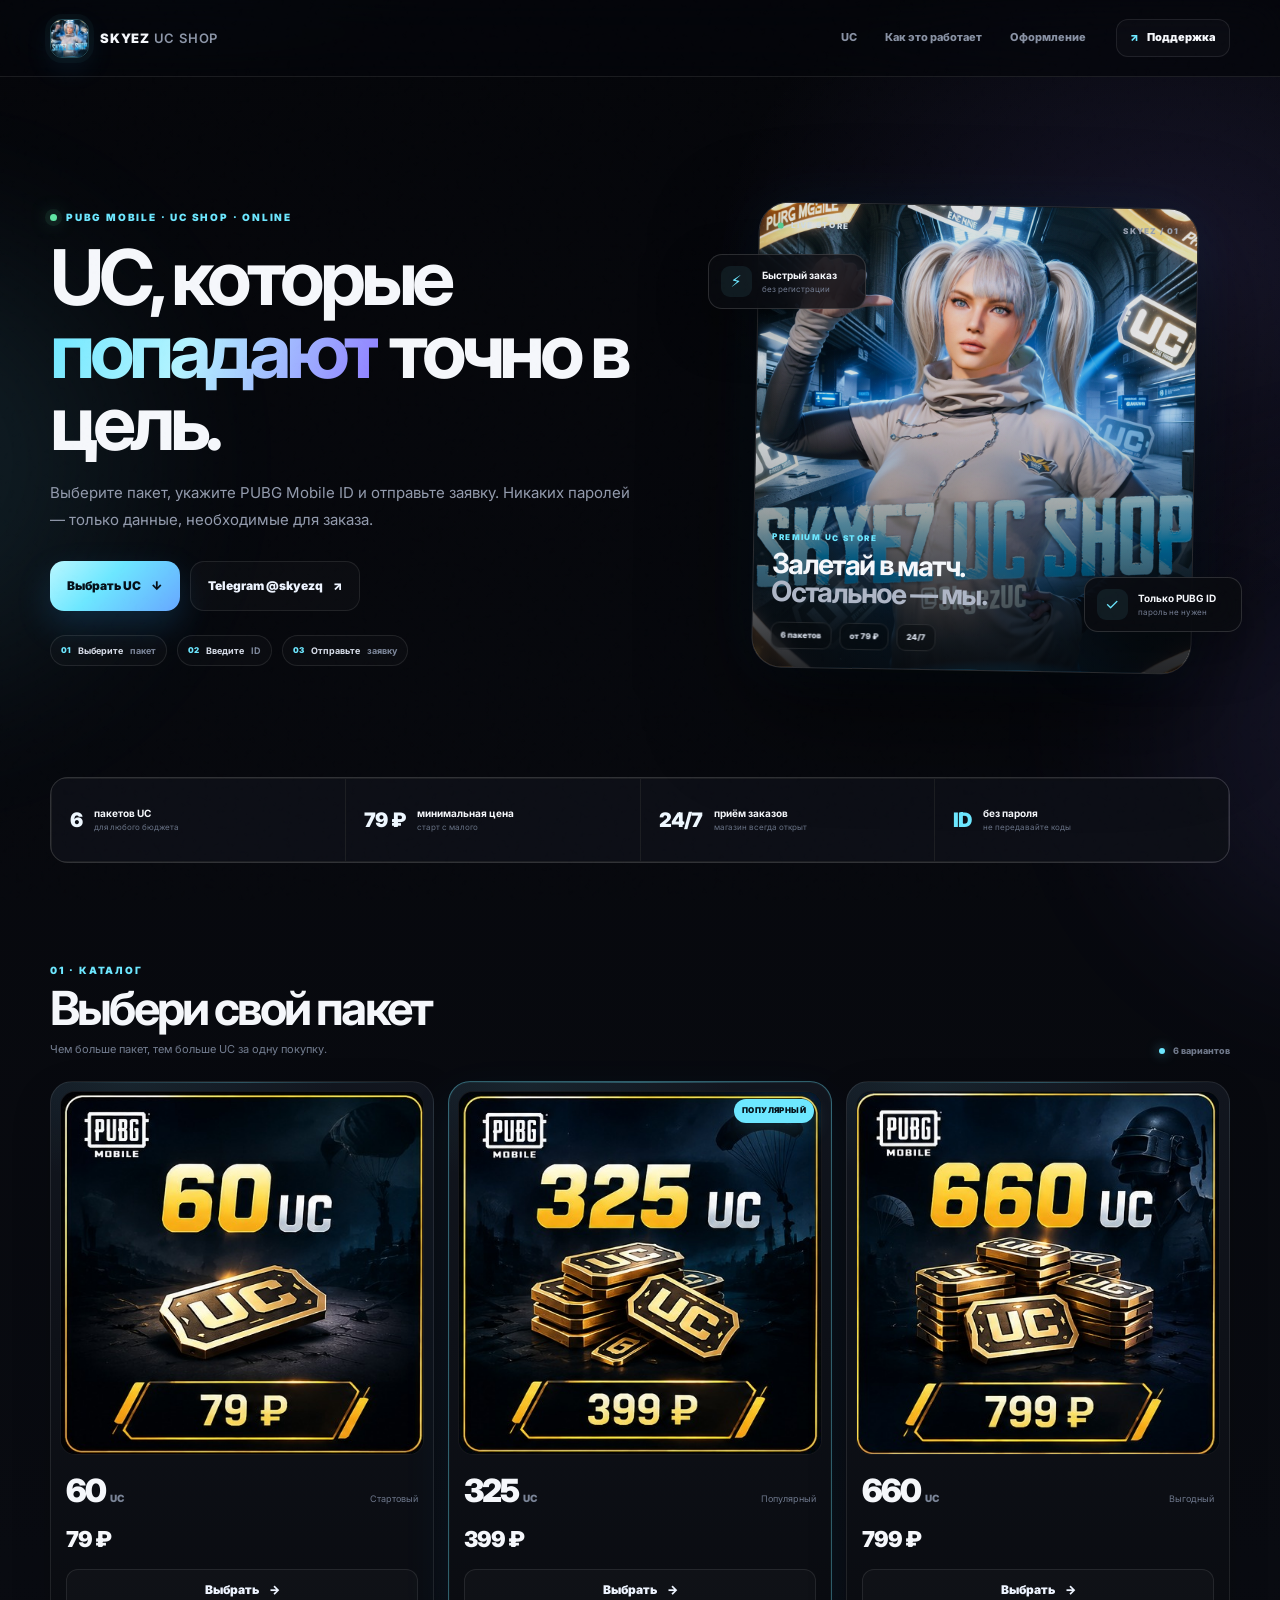
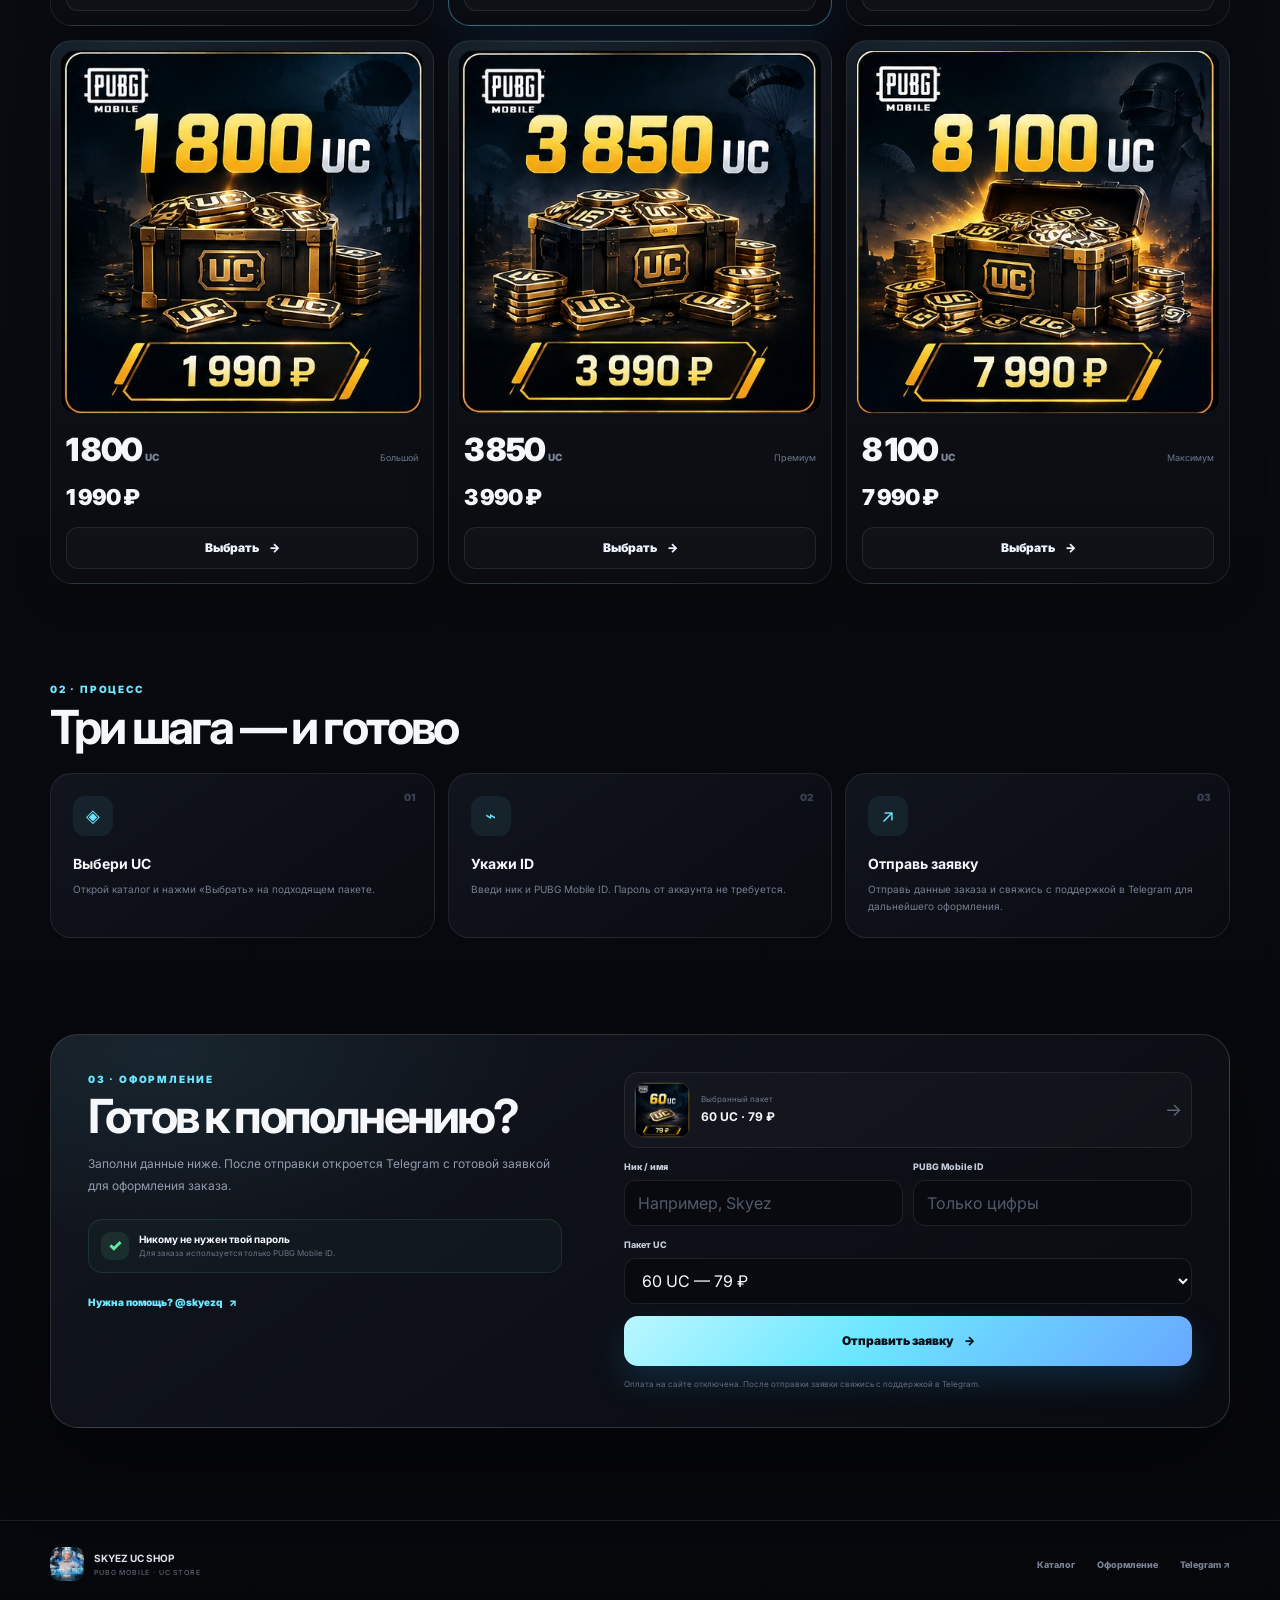
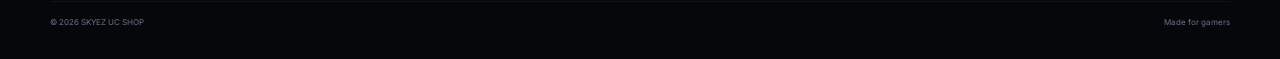
==== commit b2d2aaef: "Add files via upload" ====
--- a/index.html
+++ b/index.html
@@ -43,7 +43,7 @@
         <div class="eyebrow"><span class="pulse"></span> PUBG MOBILE · UC SHOP · ONLINE</div>
         <h1>UC, которые <span>попадают</span> точно в цель.</h1>
         <p class="hero-lead">
-          Выберите пакет, укажите PUBG Mobile ID и переходите к оплате.
+          Выберите пакет, укажите PUBG Mobile ID и отправьте заявку.
           Никаких паролей — только данные, необходимые для заказа.
         </p>
 
@@ -57,7 +57,7 @@
         <div class="hero-trust">
           <div class="trust-chip"><span>01</span><b>Выберите</b> пакет</div>
           <div class="trust-chip"><span>02</span><b>Введите</b> ID</div>
-          <div class="trust-chip"><span>03</span><b>Оплатите</b> заказ</div>
+          <div class="trust-chip"><span>03</span><b>Отправьте</b> заявку</div>
         </div>
       </div>
 
@@ -145,8 +145,8 @@
         <article class="how-card">
           <span class="how-num">03</span>
           <div class="how-icon">↗</div>
-          <h3>Оплати заказ</h3>
-          <p>Нажми кнопку оплаты и перейди на защищённую страницу платёжного сервиса.</p>
+          <h3>Отправь заявку</h3>
+          <p>Отправь данные заказа и свяжись с поддержкой в Telegram для дальнейшего оформления.</p>
         </article>
       </div>
     </section>
@@ -157,8 +157,8 @@
           <div class="eyebrow">03 · Оформление</div>
           <h2>Готов к пополнению?</h2>
           <p>
-            Заполни данные ниже. После отправки сайт сформирует заказ
-            и перенаправит тебя к оплате.
+            Заполни данные ниже. После отправки откроется Telegram с готовой заявкой
+            для оформления заказа.
           </p>
 
           <div class="safe-box">
@@ -201,9 +201,9 @@
           </div>
 
           <button class="btn btn-primary btn-full" type="submit">
-            Перейти к оплате <span>→</span>
+            Отправить заявку <span>→</span>
           </button>
-          <p class="form-hint">После нажатия откроется страница оплаты. Данные карты не вводятся на этом сайте.</p>
+          <p class="form-hint">Оплата на сайте отключена. После отправки заявки свяжись с поддержкой в Telegram.</p>
         </form>
       </div>
     </section>
